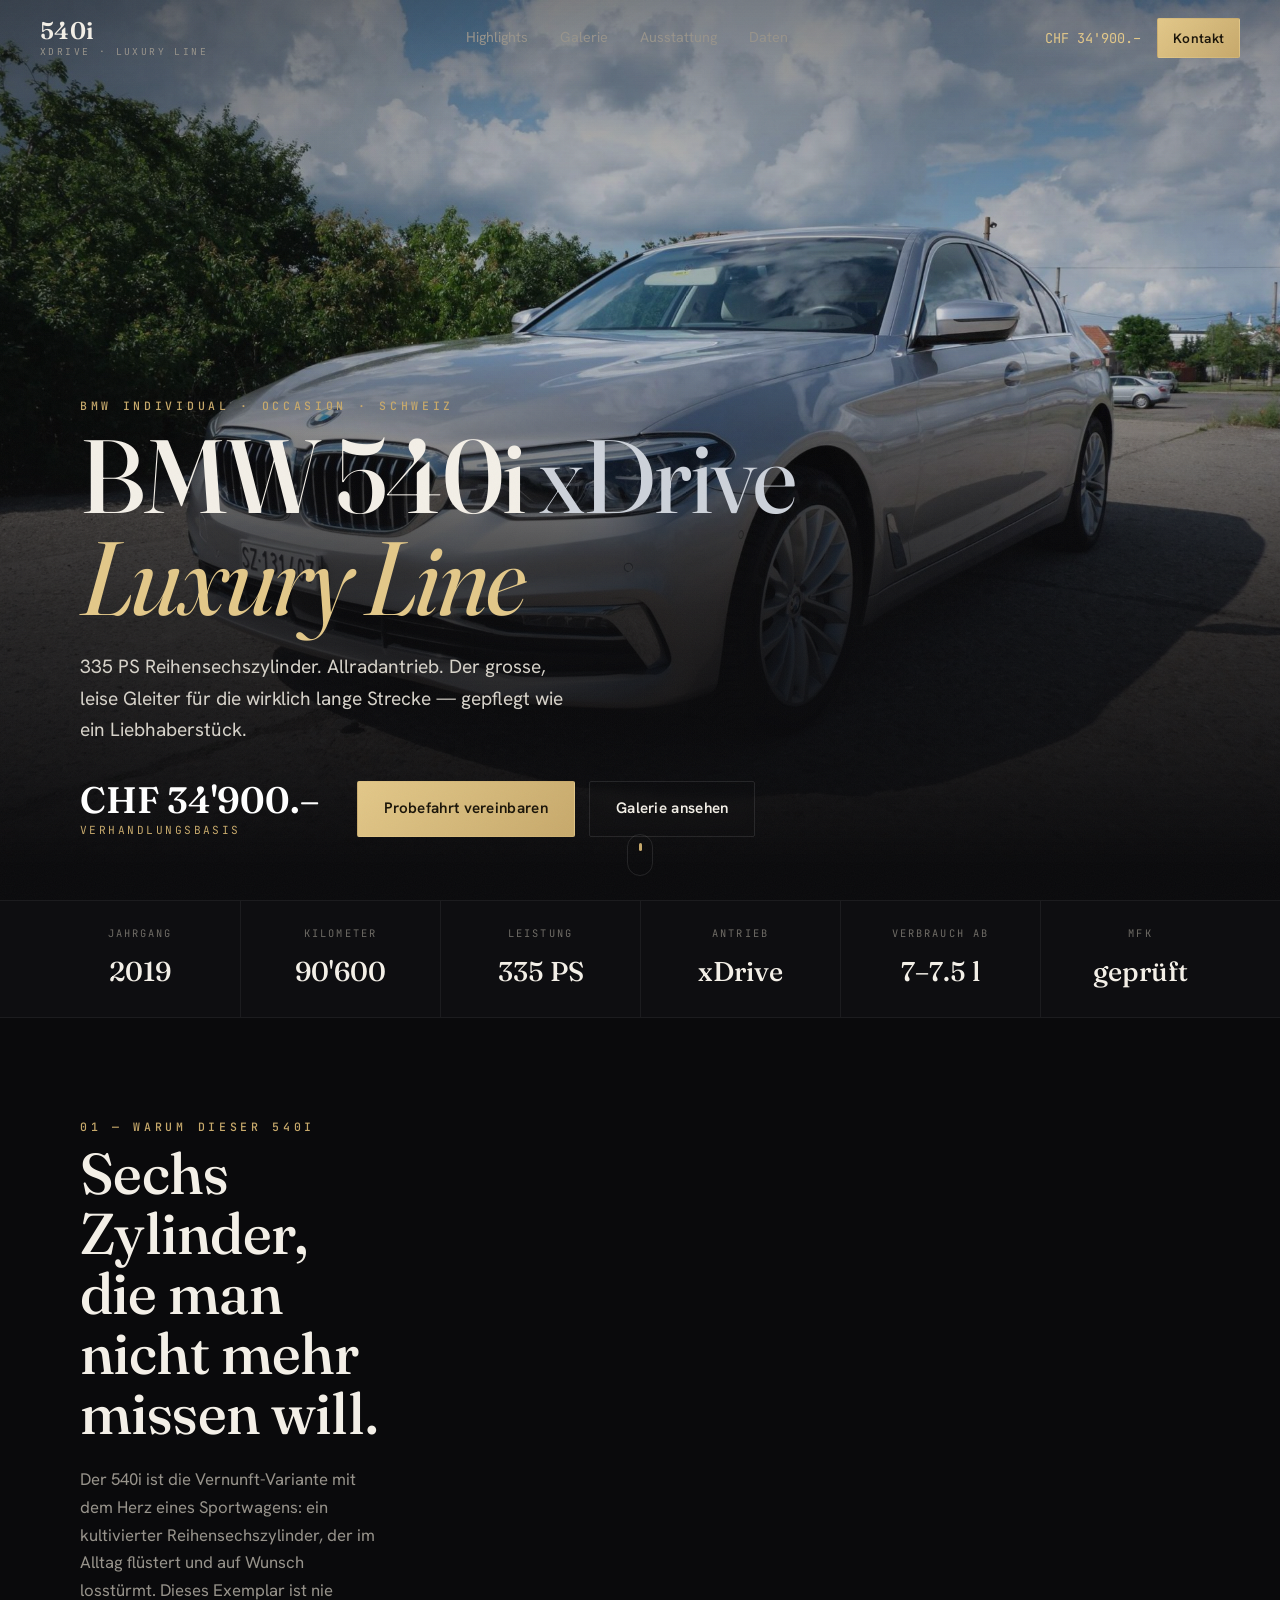
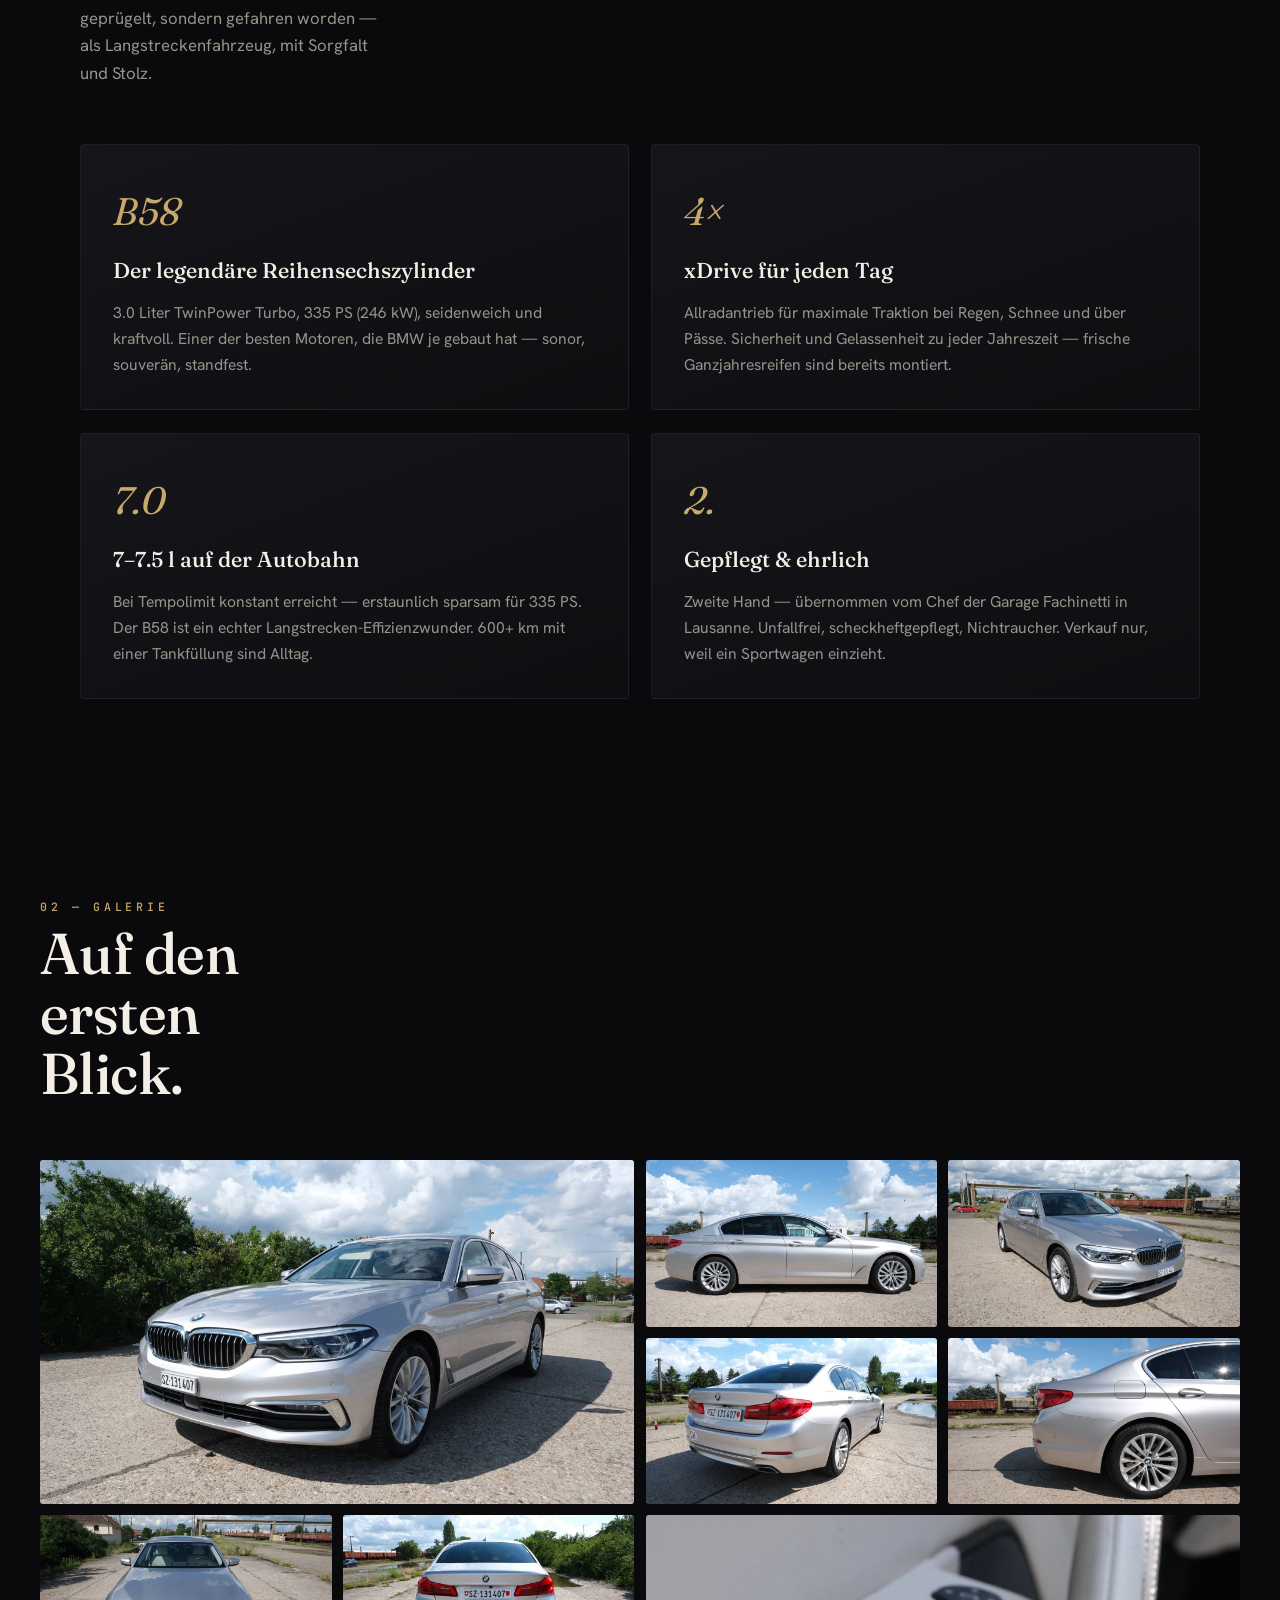
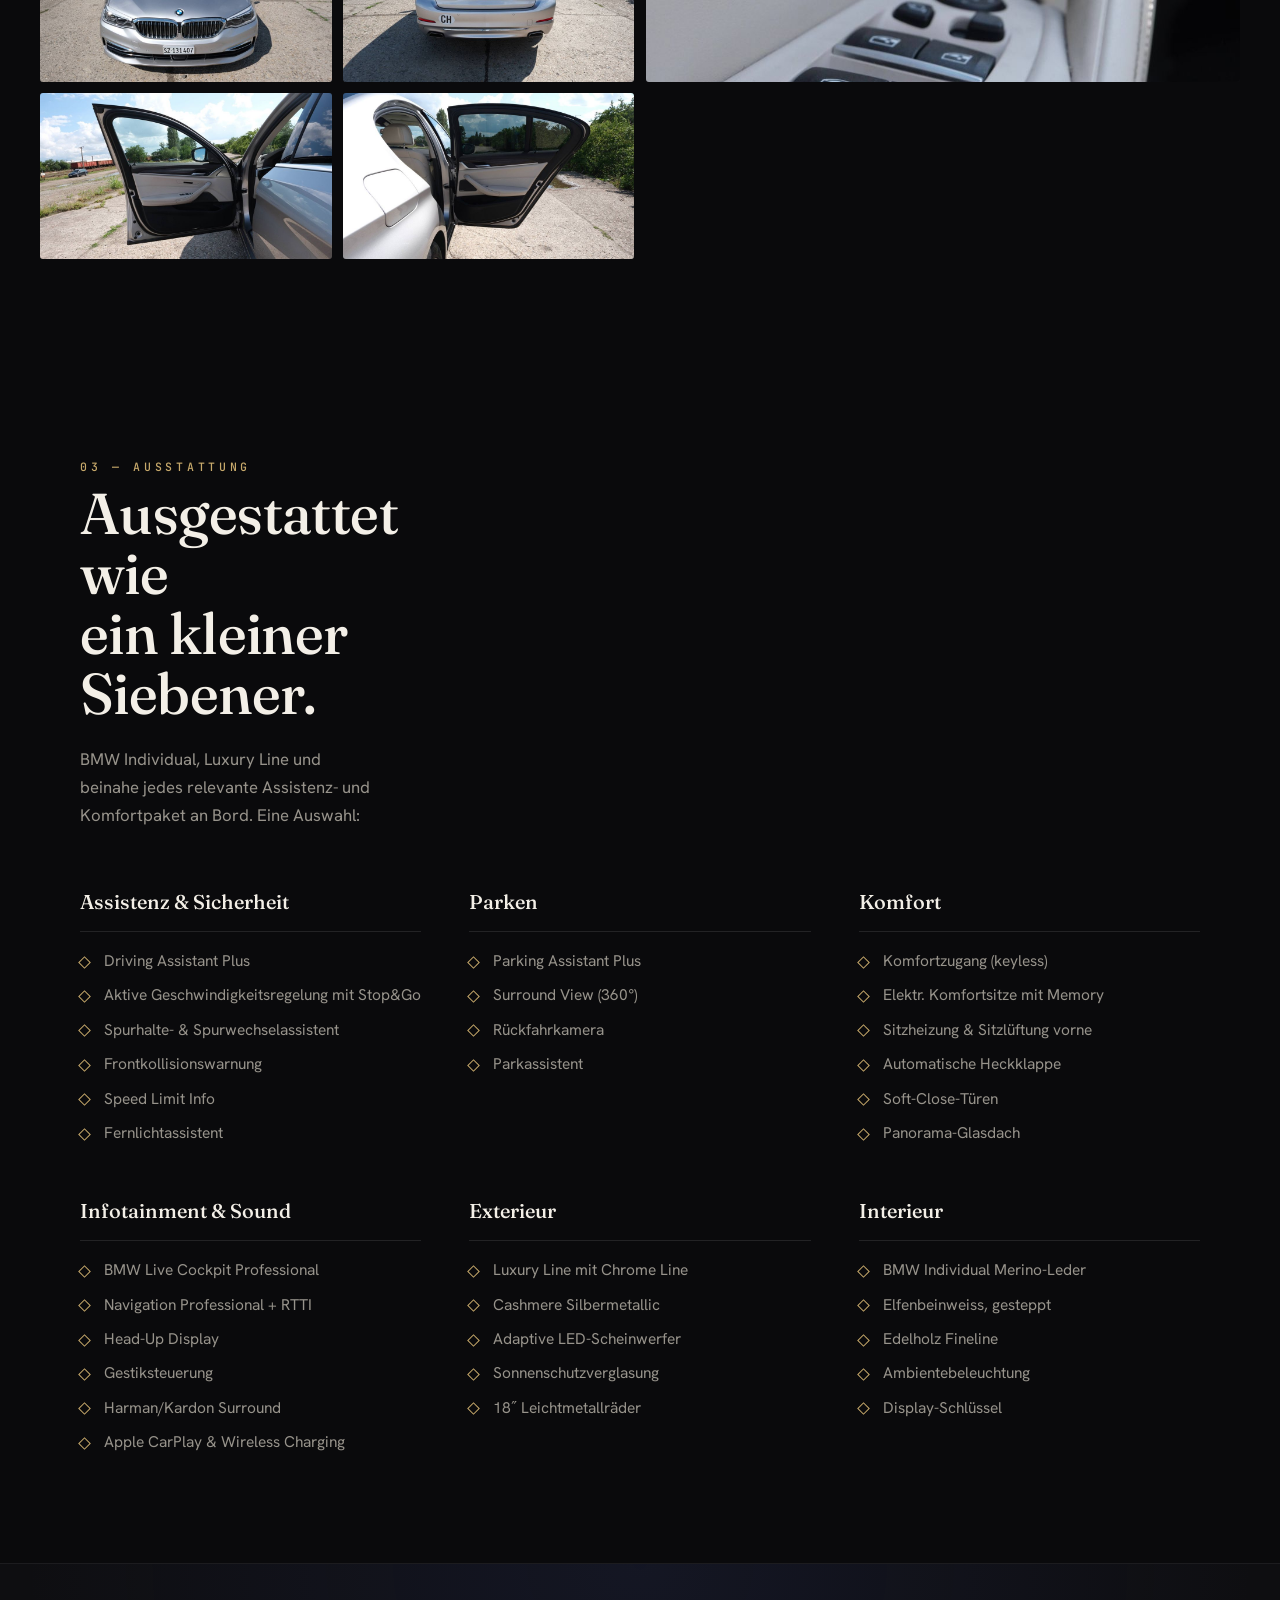
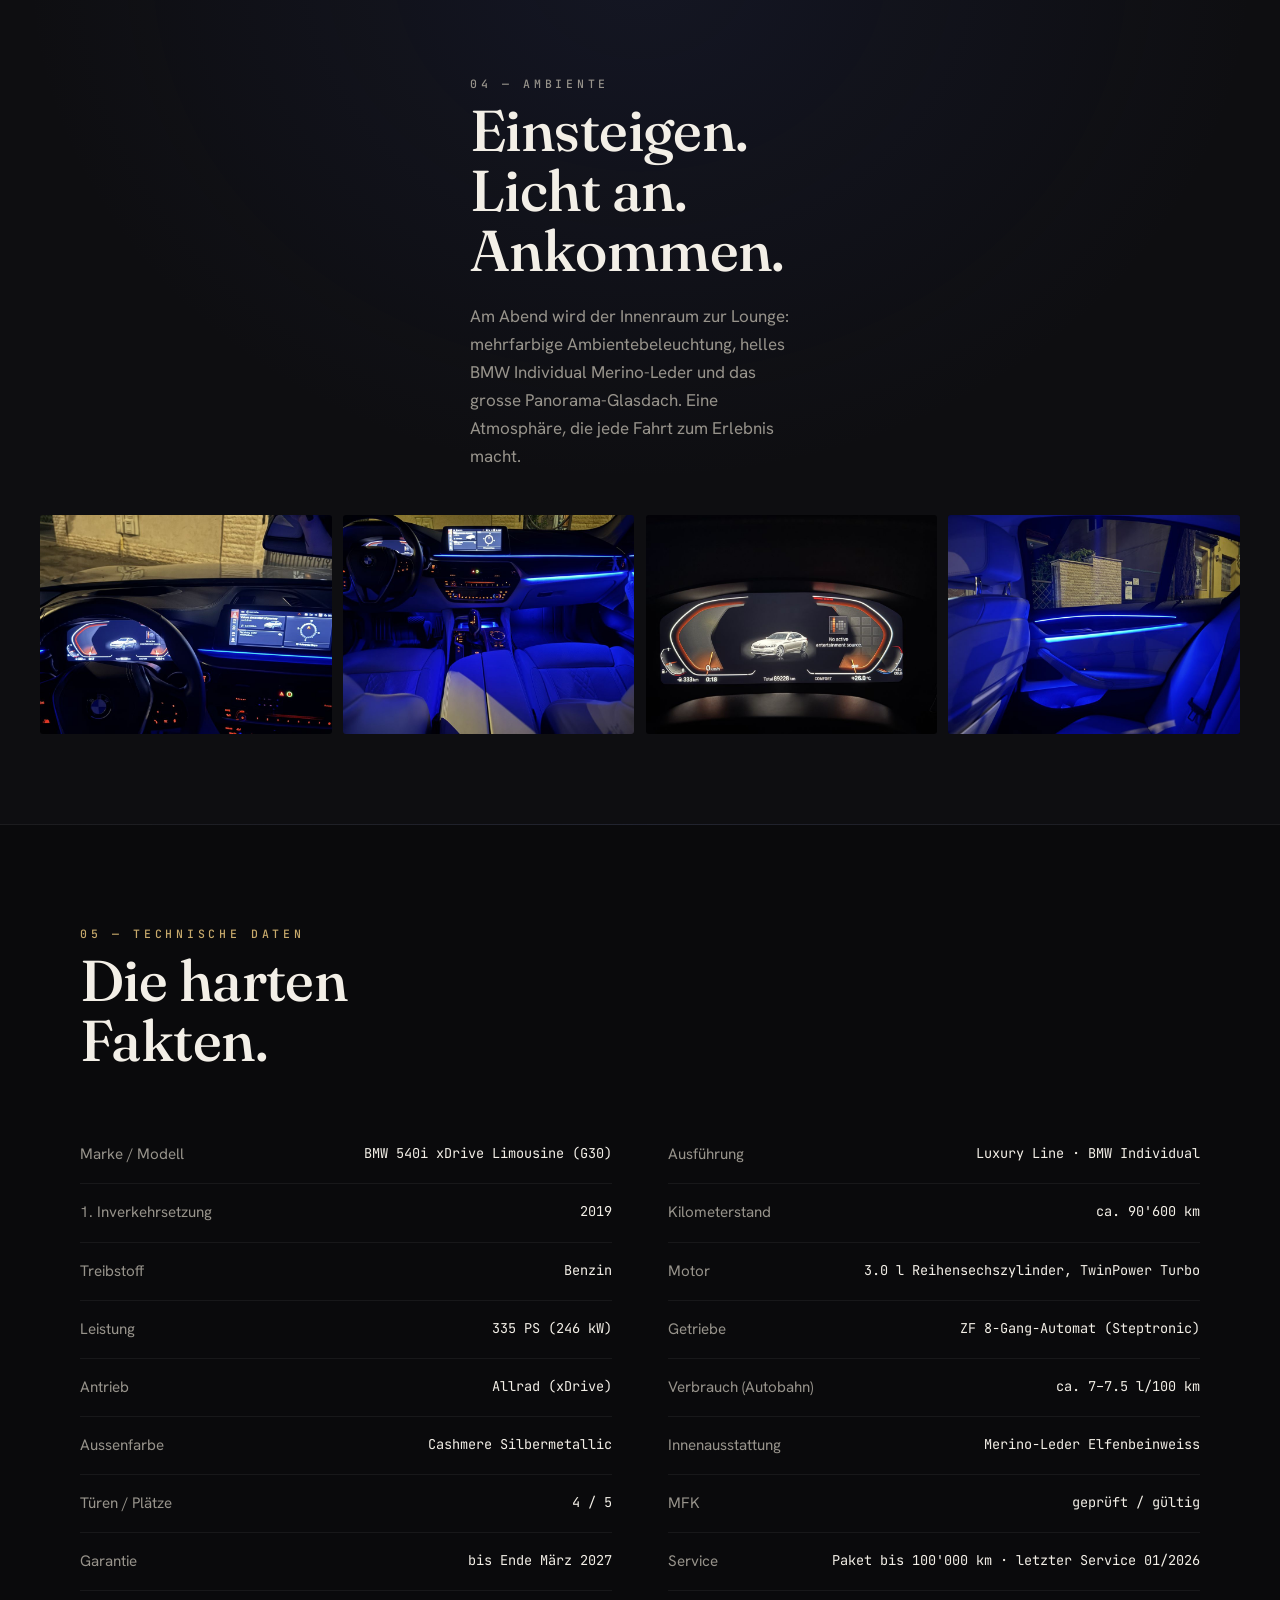
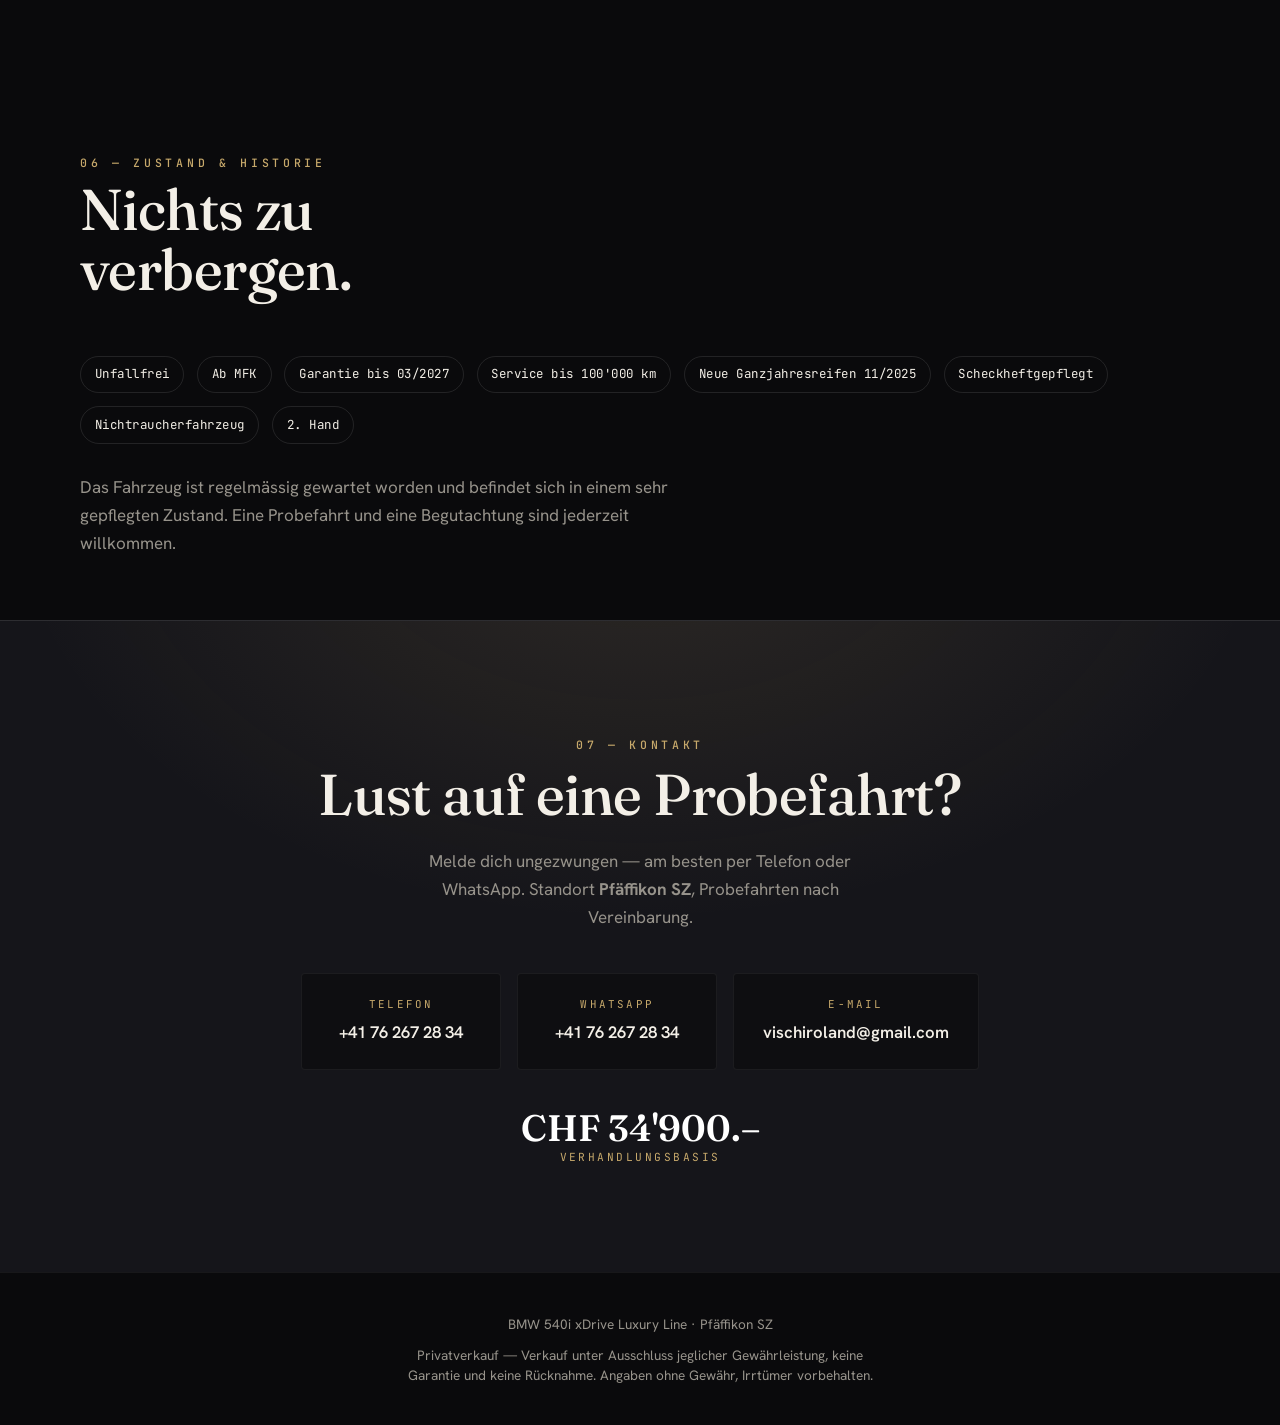
==== site/index.html @ 990e75e7 "Initial commit: BMW 540i sale kit + landing page Verkaufs-Landingpage (site/, Dark Luxury, Vercel-de" ====
<!DOCTYPE html>
<html lang="de-CH">
<head>
<meta charset="utf-8">
<meta name="viewport" content="width=device-width, initial-scale=1">
<title>BMW 540i xDrive Luxury Line — Occasion, Pfäffikon SZ</title>
<meta name="description" content="BMW 540i xDrive Luxury Line, 2019, ca. 90'600 km, 335 PS Reihensechszylinder. BMW Individual, Panoramadach, unfallfrei, ab MFK. CHF 34'900.– (VB). Standort Pfäffikon SZ.">
<meta property="og:title" content="BMW 540i xDrive Luxury Line — Occasion">
<meta property="og:description" content="335 PS Reihensechszylinder, xDrive, BMW Individual. 2019, ca. 90'600 km. CHF 34'900.– (VB).">
<meta property="og:image" content="assets/hero-front-left.jpg">
<meta property="og:type" content="website">
<link rel="preconnect" href="https://fonts.googleapis.com">
<link rel="preconnect" href="https://fonts.gstatic.com" crossorigin>
<link href="https://fonts.googleapis.com/css2?family=Fraunces:ital,opsz,wght@0,9..144,400;0,9..144,500;0,9..144,600;1,9..144,400&family=Hanken+Grotesk:wght@400;500;600;700&family=JetBrains+Mono:wght@400;500&display=swap" rel="stylesheet">
<link rel="stylesheet" href="styles.css">
</head>
<body>

<!-- ============ HEADER ============ -->
<header class="nav" id="nav">
  <a href="#top" class="nav__brand">
    <span class="nav__mark">540i</span>
    <span class="nav__sub">xDrive · Luxury Line</span>
  </a>
  <nav class="nav__links">
    <a href="#warum">Highlights</a>
    <a href="#galerie">Galerie</a>
    <a href="#ausstattung">Ausstattung</a>
    <a href="#daten">Daten</a>
  </nav>
  <div class="nav__cta">
    <span class="nav__price">CHF 34'900.–</span>
    <a href="#kontakt" class="btn btn--gold btn--sm">Kontakt</a>
  </div>
</header>

<!-- ============ HERO ============ -->
<section class="hero" id="top">
  <div class="hero__media">
    <img src="assets/hero-front-left.jpg" alt="BMW 540i xDrive Luxury Line in Cashmere Silbermetallic, Frontansicht" fetchpriority="high">
    <div class="hero__scrim"></div>
  </div>
  <div class="hero__inner">
    <p class="overline reveal" style="--d:.1s">BMW Individual · Occasion · Schweiz</p>
    <h1 class="hero__title reveal" style="--d:.2s">
      BMW 540i <span class="x">xDrive</span><br>
      <em>Luxury Line</em>
    </h1>
    <p class="hero__lead reveal" style="--d:.35s">
      335 PS Reihensechszylinder. Allradantrieb. Der grosse, leise Gleiter
      für die wirklich lange Strecke — gepflegt wie ein Liebhaberstück.
    </p>
    <div class="hero__row reveal" style="--d:.5s">
      <div class="pricetag">
        <span class="pricetag__num">CHF 34'900.–</span>
        <span class="pricetag__note">Verhandlungsbasis</span>
      </div>
      <div class="hero__actions">
        <a href="#kontakt" class="btn btn--gold">Probefahrt vereinbaren</a>
        <a href="#galerie" class="btn btn--ghost">Galerie ansehen</a>
      </div>
    </div>
  </div>
  <a href="#fakten" class="hero__scroll" aria-label="Weiter">
    <span></span>
  </a>
</section>

<!-- ============ STAT BAR ============ -->
<section class="stats" id="fakten">
  <div class="stats__grid">
    <div class="stat"><span class="stat__k">Jahrgang</span><span class="stat__v">2019</span></div>
    <div class="stat"><span class="stat__k">Kilometer</span><span class="stat__v">90'600</span></div>
    <div class="stat"><span class="stat__k">Leistung</span><span class="stat__v">335 PS</span></div>
    <div class="stat"><span class="stat__k">Antrieb</span><span class="stat__v">xDrive</span></div>
    <div class="stat"><span class="stat__k">Verbrauch AB</span><span class="stat__v">7–7.5 l</span></div>
    <div class="stat"><span class="stat__k">MFK</span><span class="stat__v">geprüft</span></div>
  </div>
</section>

<!-- ============ WARUM ============ -->
<section class="section" id="warum">
  <div class="section__head reveal">
    <p class="overline">01 — Warum dieser 540i</p>
    <h2 class="h2">Sechs Zylinder, die man<br>nicht mehr missen will.</h2>
    <p class="section__lead">
      Der 540i ist die Vernunft-Variante mit dem Herz eines Sportwagens:
      ein kultivierter Reihensechszylinder, der im Alltag flüstert und auf
      Wunsch losstürmt. Dieses Exemplar ist nie geprügelt, sondern gefahren
      worden — als Langstreckenfahrzeug, mit Sorgfalt und Stolz.
    </p>
  </div>

  <div class="cards">
    <article class="card reveal" style="--d:.05s">
      <span class="card__n">B58</span>
      <h3>Der legendäre Reihensechszylinder</h3>
      <p>3.0 Liter TwinPower Turbo, 335 PS (246 kW), seidenweich und kraftvoll.
         Einer der besten Motoren, die BMW je gebaut hat — sonor, souverän,
         standfest.</p>
    </article>
    <article class="card reveal" style="--d:.12s">
      <span class="card__n">4×</span>
      <h3>xDrive für jeden Tag</h3>
      <p>Allradantrieb für maximale Traktion bei Regen, Schnee und über Pässe.
         Sicherheit und Gelassenheit zu jeder Jahreszeit — frische
         Ganzjahresreifen sind bereits montiert.</p>
    </article>
    <article class="card reveal" style="--d:.19s">
      <span class="card__n">7.0</span>
      <h3>7–7.5 l auf der Autobahn</h3>
      <p>Bei Tempolimit konstant erreicht — erstaunlich sparsam für 335 PS.
         Der B58 ist ein echter Langstrecken-Effizienzwunder. 600+ km
         mit einer Tankfüllung sind Alltag.</p>
    </article>
    <article class="card reveal" style="--d:.26s">
      <span class="card__n">2.</span>
      <h3>Gepflegt &amp; ehrlich</h3>
      <p>Zweite Hand — übernommen vom Chef der Garage Fachinetti in Lausanne.
         Unfallfrei, scheckheftgepflegt, Nichtraucher. Verkauf nur, weil ein
         Sportwagen einzieht.</p>
    </article>
  </div>
</section>

<!-- ============ GALERIE ============ -->
<section class="section section--wide" id="galerie">
  <div class="section__head reveal">
    <p class="overline">02 — Galerie</p>
    <h2 class="h2">Auf den ersten Blick.</h2>
  </div>
  <div class="gallery">
    <figure class="g g--big reveal"><img class="lb" data-full="assets/hero-front-left.jpg" src="assets/hero-front-left-thumb.jpg" alt="Front schräg links" loading="lazy"></figure>
    <figure class="g reveal"><img class="lb" data-full="assets/ext-side.jpg" src="assets/ext-side-thumb.jpg" alt="Seitenansicht" loading="lazy"></figure>
    <figure class="g reveal"><img class="lb" data-full="assets/ext-front-right.jpg" src="assets/ext-front-right-thumb.jpg" alt="Front schräg rechts" loading="lazy"></figure>
    <figure class="g reveal"><img class="lb" data-full="assets/ext-rear-right.jpg" src="assets/ext-rear-right-thumb.jpg" alt="Heck schräg rechts" loading="lazy"></figure>
    <figure class="g reveal"><img class="lb" data-full="assets/ext-wheel.jpg" src="assets/ext-wheel-thumb.jpg" alt="18 Zoll Leichtmetallrad" loading="lazy"></figure>
    <figure class="g reveal"><img class="lb" data-full="assets/ext-front.jpg" src="assets/ext-front-thumb.jpg" alt="Frontansicht" loading="lazy"></figure>
    <figure class="g reveal"><img class="lb" data-full="assets/ext-rear.jpg" src="assets/ext-rear-thumb.jpg" alt="Heckansicht" loading="lazy"></figure>
    <figure class="g g--wide reveal"><img class="lb" data-full="assets/int-leather-detail.jpg" src="assets/int-leather-detail-thumb.jpg" alt="BMW Individual Merino Leder Elfenbeinweiss" loading="lazy"></figure>
    <figure class="g reveal"><img class="lb" data-full="assets/int-front-door.jpg" src="assets/int-front-door-thumb.jpg" alt="Innenraum vorne" loading="lazy"></figure>
    <figure class="g reveal"><img class="lb" data-full="assets/int-rear-door.jpg" src="assets/int-rear-door-thumb.jpg" alt="Fond / Rücksitze" loading="lazy"></figure>
  </div>
</section>

<!-- ============ AUSSTATTUNG ============ -->
<section class="section" id="ausstattung">
  <div class="section__head reveal">
    <p class="overline">03 — Ausstattung</p>
    <h2 class="h2">Ausgestattet wie<br>ein kleiner Siebener.</h2>
    <p class="section__lead">
      BMW Individual, Luxury Line und beinahe jedes relevante Assistenz- und
      Komfortpaket an Bord. Eine Auswahl:
    </p>
  </div>

  <div class="equip">
    <div class="equip__col reveal">
      <h3>Assistenz &amp; Sicherheit</h3>
      <ul>
        <li>Driving Assistant Plus</li>
        <li>Aktive Geschwindigkeitsregelung mit Stop&amp;Go</li>
        <li>Spurhalte- &amp; Spurwechselassistent</li>
        <li>Frontkollisionswarnung</li>
        <li>Speed Limit Info</li>
        <li>Fernlichtassistent</li>
      </ul>
    </div>
    <div class="equip__col reveal" style="--d:.06s">
      <h3>Parken</h3>
      <ul>
        <li>Parking Assistant Plus</li>
        <li>Surround View (360°)</li>
        <li>Rückfahrkamera</li>
        <li>Parkassistent</li>
      </ul>
    </div>
    <div class="equip__col reveal" style="--d:.12s">
      <h3>Komfort</h3>
      <ul>
        <li>Komfortzugang (keyless)</li>
        <li>Elektr. Komfortsitze mit Memory</li>
        <li>Sitzheizung &amp; Sitzlüftung vorne</li>
        <li>Automatische Heckklappe</li>
        <li>Soft-Close-Türen</li>
        <li>Panorama-Glasdach</li>
      </ul>
    </div>
    <div class="equip__col reveal" style="--d:.18s">
      <h3>Infotainment &amp; Sound</h3>
      <ul>
        <li>BMW Live Cockpit Professional</li>
        <li>Navigation Professional + RTTI</li>
        <li>Head-Up Display</li>
        <li>Gestiksteuerung</li>
        <li>Harman/Kardon Surround</li>
        <li>Apple CarPlay &amp; Wireless Charging</li>
      </ul>
    </div>
    <div class="equip__col reveal" style="--d:.24s">
      <h3>Exterieur</h3>
      <ul>
        <li>Luxury Line mit Chrome Line</li>
        <li>Cashmere Silbermetallic</li>
        <li>Adaptive LED-Scheinwerfer</li>
        <li>Sonnenschutzverglasung</li>
        <li>18″ Leichtmetallräder</li>
      </ul>
    </div>
    <div class="equip__col reveal" style="--d:.3s">
      <h3>Interieur</h3>
      <ul>
        <li>BMW Individual Merino-Leder</li>
        <li>Elfenbeinweiss, gesteppt</li>
        <li>Edelholz Fineline</li>
        <li>Ambientebeleuchtung</li>
        <li>Display-Schlüssel</li>
      </ul>
    </div>
  </div>
</section>

<!-- ============ AMBIENTE ============ -->
<section class="ambiente" id="ambiente">
  <div class="ambiente__text reveal">
    <p class="overline overline--light">04 — Ambiente</p>
    <h2 class="h2">Einsteigen. Licht an.<br>Ankommen.</h2>
    <p>Am Abend wird der Innenraum zur Lounge: mehrfarbige Ambientebeleuchtung,
       helles BMW Individual Merino-Leder und das grosse Panorama-Glasdach.
       Eine Atmosphäre, die jede Fahrt zum Erlebnis macht.</p>
  </div>
  <div class="ambiente__grid">
    <figure class="reveal"><img class="lb" data-full="assets/amb-1.jpg" src="assets/amb-1-thumb.jpg" alt="Ambientebeleuchtung Cockpit" loading="lazy"></figure>
    <figure class="reveal" style="--d:.08s"><img class="lb" data-full="assets/amb-3.jpg" src="assets/amb-3-thumb.jpg" alt="Ambientebeleuchtung Mittelkonsole" loading="lazy"></figure>
    <figure class="reveal" style="--d:.16s"><img class="lb" data-full="assets/amb-6.jpg" src="assets/amb-6-thumb.jpg" alt="Digitales Cockpit bei Nacht" loading="lazy"></figure>
    <figure class="reveal" style="--d:.24s"><img class="lb" data-full="assets/amb-5.jpg" src="assets/amb-5-thumb.jpg" alt="Fond bei Nacht" loading="lazy"></figure>
  </div>
</section>

<!-- ============ TECHNISCHE DATEN ============ -->
<section class="section" id="daten">
  <div class="section__head reveal">
    <p class="overline">05 — Technische Daten</p>
    <h2 class="h2">Die harten Fakten.</h2>
  </div>
  <div class="specs reveal">
    <dl>
      <div><dt>Marke / Modell</dt><dd>BMW 540i xDrive Limousine (G30)</dd></div>
      <div><dt>Ausführung</dt><dd>Luxury Line · BMW Individual</dd></div>
      <div><dt>1. Inverkehrsetzung</dt><dd>2019</dd></div>
      <div><dt>Kilometerstand</dt><dd>ca. 90'600 km</dd></div>
      <div><dt>Treibstoff</dt><dd>Benzin</dd></div>
      <div><dt>Motor</dt><dd>3.0 l Reihensechszylinder, TwinPower Turbo</dd></div>
      <div><dt>Leistung</dt><dd>335 PS (246 kW)</dd></div>
      <div><dt>Getriebe</dt><dd>ZF 8-Gang-Automat (Steptronic)</dd></div>
      <div><dt>Antrieb</dt><dd>Allrad (xDrive)</dd></div>
      <div><dt>Verbrauch (Autobahn)</dt><dd>ca. 7–7.5 l/100 km</dd></div>
      <div><dt>Aussenfarbe</dt><dd>Cashmere Silbermetallic</dd></div>
      <div><dt>Innenausstattung</dt><dd>Merino-Leder Elfenbeinweiss</dd></div>
      <div><dt>Türen / Plätze</dt><dd>4 / 5</dd></div>
      <div><dt>MFK</dt><dd>geprüft / gültig</dd></div>
      <div><dt>Garantie</dt><dd>bis Ende März 2027</dd></div>
      <div><dt>Service</dt><dd>Paket bis 100'000 km · letzter Service 01/2026</dd></div>
    </dl>
  </div>
</section>

<!-- ============ ZUSTAND ============ -->
<section class="section section--tight" id="zustand">
  <div class="section__head reveal">
    <p class="overline">06 — Zustand &amp; Historie</p>
    <h2 class="h2">Nichts zu verbergen.</h2>
  </div>
  <div class="badges reveal">
    <span class="badge">Unfallfrei</span>
    <span class="badge">Ab MFK</span>
    <span class="badge">Garantie bis 03/2027</span>
    <span class="badge">Service bis 100'000 km</span>
    <span class="badge">Neue Ganzjahresreifen 11/2025</span>
    <span class="badge">Scheckheftgepflegt</span>
    <span class="badge">Nichtraucherfahrzeug</span>
    <span class="badge">2. Hand</span>
  </div>
  <p class="zustand__note reveal">
    Das Fahrzeug ist regelmässig gewartet worden und befindet sich in einem
    sehr gepflegten Zustand. Eine Probefahrt und eine Begutachtung sind
    jederzeit willkommen.
  </p>
</section>

<!-- ============ KONTAKT ============ -->
<section class="contact" id="kontakt">
  <div class="contact__inner reveal">
    <p class="overline">07 — Kontakt</p>
    <h2 class="h2">Lust auf eine Probefahrt?</h2>
    <p class="contact__lead">
      Melde dich ungezwungen — am besten per Telefon oder WhatsApp.
      Standort <strong>Pfäffikon SZ</strong>, Probefahrten nach Vereinbarung.
    </p>
    <div class="contact__methods">
      <a class="cmethod" href="tel:+41762672834">
        <span class="cmethod__k">Telefon</span>
        <span class="cmethod__v">+41 76 267 28 34</span>
      </a>
      <a class="cmethod" href="https://wa.me/41762672834" target="_blank" rel="noopener">
        <span class="cmethod__k">WhatsApp</span>
        <span class="cmethod__v">+41 76 267 28 34</span>
      </a>
      <a class="cmethod" href="mailto:vischiroland@gmail.com?subject=BMW%20540i%20xDrive">
        <span class="cmethod__k">E-Mail</span>
        <span class="cmethod__v">vischiroland@gmail.com</span>
      </a>
    </div>
    <div class="pricetag pricetag--center">
      <span class="pricetag__num">CHF 34'900.–</span>
      <span class="pricetag__note">Verhandlungsbasis</span>
    </div>
  </div>
</section>

<footer class="footer">
  <p>BMW 540i xDrive Luxury Line · Pfäffikon SZ</p>
  <p class="footer__fine">Privatverkauf — Verkauf unter Ausschluss jeglicher Gewährleistung,
     keine Garantie und keine Rücknahme. Angaben ohne Gewähr, Irrtümer vorbehalten.</p>
</footer>

<!-- ============ LIGHTBOX ============ -->
<div class="lightbox" id="lightbox" aria-hidden="true">
  <button class="lightbox__close" aria-label="Schliessen">&times;</button>
  <button class="lightbox__nav lightbox__nav--prev" aria-label="Zurück">&#8249;</button>
  <img class="lightbox__img" src="" alt="">
  <button class="lightbox__nav lightbox__nav--next" aria-label="Weiter">&#8250;</button>
</div>

<script src="app.js"></script>
</body>
</html>
---- site/styles.css ----
/* ============================================================
   BMW 540i xDrive — Dark Luxury landing page
   Display: Fraunces · Body: Hanken Grotesk · Mono: JetBrains Mono
   ============================================================ */

:root{
  --bg:#0a0a0c;
  --bg-2:#0e0e11;
  --surface:#15151a;
  --surface-2:#1b1b21;
  --line:rgba(255,255,255,.10);
  --line-soft:rgba(255,255,255,.06);
  --text:#f3efe7;
  --muted:#97938b;
  --muted-2:#6f6c66;
  --gold:#c7a96b;
  --gold-bright:#e3c889;
  --silver:#cdd2da;
  --maxw:1200px;
  --ease:cubic-bezier(.16,.84,.34,1);
}

*{box-sizing:border-box;margin:0;padding:0}
html{scroll-behavior:smooth}
body{
  background:var(--bg);
  color:var(--text);
  font-family:"Hanken Grotesk",system-ui,sans-serif;
  font-size:17px;
  line-height:1.65;
  -webkit-font-smoothing:antialiased;
  overflow-x:hidden;
}

/* grain overlay */
body::after{
  content:"";
  position:fixed;inset:0;z-index:9999;pointer-events:none;
  opacity:.035;
  background-image:url("data:image/svg+xml,%3Csvg xmlns='http://www.w3.org/2000/svg' width='120' height='120'%3E%3Cfilter id='n'%3E%3CfeTurbulence type='fractalNoise' baseFrequency='.9' numOctaves='2'/%3E%3C/filter%3E%3Crect width='100%25' height='100%25' filter='url(%23n)'/%3E%3C/svg%3E");
}

img{display:block;max-width:100%;height:auto}
a{color:inherit;text-decoration:none}
em{font-style:italic}

/* ---------- shared type ---------- */
.overline{
  font-family:"JetBrains Mono",monospace;
  font-size:.72rem;
  letter-spacing:.32em;
  text-transform:uppercase;
  color:var(--gold);
  font-weight:500;
}
.overline--light{color:var(--gold-bright)}

.h2{
  font-family:"Fraunces",serif;
  font-weight:500;
  font-size:clamp(2rem,5vw,3.6rem);
  line-height:1.04;
  letter-spacing:-.01em;
  margin:.5rem 0 0;
}

/* ---------- buttons ---------- */
.btn{
  display:inline-flex;align-items:center;justify-content:center;
  padding:.95em 1.7em;
  border-radius:2px;
  font-weight:600;font-size:.95rem;
  letter-spacing:.02em;
  border:1px solid transparent;
  cursor:pointer;
  transition:transform .4s var(--ease),background .3s,color .3s,border-color .3s;
}
.btn--sm{padding:.6em 1.1em;font-size:.85rem}
.btn--gold{
  background:linear-gradient(135deg,var(--gold-bright),var(--gold));
  color:#1a1408;
}
.btn--gold:hover{transform:translateY(-2px);box-shadow:0 12px 30px -10px rgba(199,169,107,.5)}
.btn--ghost{border-color:var(--line);color:var(--text);backdrop-filter:blur(4px)}
.btn--ghost:hover{border-color:var(--gold);color:var(--gold-bright);transform:translateY(-2px)}

/* ---------- nav ---------- */
.nav{
  position:fixed;top:0;left:0;right:0;z-index:100;
  display:flex;align-items:center;justify-content:space-between;
  padding:1.1rem clamp(1.2rem,4vw,2.5rem);
  transition:background .4s,border-color .4s,padding .4s;
  border-bottom:1px solid transparent;
}
.nav.is-stuck{
  background:rgba(10,10,12,.82);
  backdrop-filter:blur(14px) saturate(140%);
  border-bottom-color:var(--line-soft);
  padding-top:.8rem;padding-bottom:.8rem;
}
.nav__brand{display:flex;flex-direction:column;line-height:1}
.nav__mark{font-family:"Fraunces",serif;font-size:1.5rem;font-weight:600;letter-spacing:.02em}
.nav__sub{font-family:"JetBrains Mono",monospace;font-size:.6rem;letter-spacing:.25em;color:var(--muted);text-transform:uppercase;margin-top:.25rem}
.nav__links{display:flex;gap:2rem}
.nav__links a{font-size:.9rem;color:var(--muted);transition:color .3s;position:relative}
.nav__links a:hover{color:var(--text)}
.nav__links a::after{content:"";position:absolute;left:0;bottom:-6px;width:0;height:1px;background:var(--gold);transition:width .3s var(--ease)}
.nav__links a:hover::after{width:100%}
.nav__cta{display:flex;align-items:center;gap:1rem}
.nav__price{font-family:"JetBrains Mono",monospace;font-size:.85rem;color:var(--gold-bright)}

/* ---------- hero ---------- */
.hero{position:relative;min-height:100svh;display:flex;align-items:flex-end;overflow:hidden}
.hero__media{position:absolute;inset:0;z-index:0}
.hero__media img{width:100%;height:100%;object-fit:cover;animation:slowzoom 18s var(--ease) forwards}
@keyframes slowzoom{from{transform:scale(1.08)}to{transform:scale(1)}}
.hero__scrim{
  position:absolute;inset:0;
  background:
    radial-gradient(120% 80% at 75% 20%,transparent 30%,rgba(10,10,12,.35) 70%),
    linear-gradient(to top,var(--bg) 4%,rgba(10,10,12,.75) 32%,rgba(10,10,12,.15) 62%,rgba(10,10,12,.5) 100%);
}
.hero__inner{position:relative;z-index:2;width:100%;max-width:var(--maxw);margin:0 auto;padding:0 clamp(1.2rem,4vw,2.5rem) clamp(2.5rem,7vh,5rem)}
.hero__title{
  font-family:"Fraunces",serif;
  font-weight:500;
  font-size:clamp(2.8rem,8.5vw,6.5rem);
  line-height:.98;
  letter-spacing:-.02em;
  margin:.6rem 0 0;
}
.hero__title .x{color:var(--silver);font-weight:400}
.hero__title em{color:var(--gold-bright);font-weight:400}
.hero__lead{max-width:46ch;color:#d7d3ca;font-size:clamp(1rem,1.6vw,1.2rem);margin-top:1.4rem}
.hero__row{display:flex;flex-wrap:wrap;align-items:center;gap:1.6rem 2.4rem;margin-top:2.2rem}
.hero__actions{display:flex;flex-wrap:wrap;gap:.9rem}

.pricetag{display:flex;flex-direction:column;line-height:1}
.pricetag__num{font-family:"Fraunces",serif;font-size:clamp(1.7rem,3vw,2.3rem);font-weight:600;color:#fff}
.pricetag__note{font-family:"JetBrains Mono",monospace;font-size:.7rem;letter-spacing:.22em;text-transform:uppercase;color:var(--gold);margin-top:.35rem}
.pricetag--center{align-items:center;margin-top:2.5rem}

.hero__scroll{position:absolute;left:50%;bottom:1.5rem;z-index:3;transform:translateX(-50%);width:26px;height:42px;border:1px solid var(--line);border-radius:14px;display:flex;justify-content:center;padding-top:8px}
.hero__scroll span{width:3px;height:8px;border-radius:2px;background:var(--gold);animation:scrolldot 1.8s infinite}
@keyframes scrolldot{0%{opacity:0;transform:translateY(-4px)}40%{opacity:1}80%{opacity:0;transform:translateY(10px)}}

/* ---------- stat bar ---------- */
.stats{background:var(--bg-2);border-block:1px solid var(--line-soft)}
.stats__grid{max-width:var(--maxw);margin:0 auto;display:grid;grid-template-columns:repeat(6,1fr)}
.stat{padding:1.5rem 1rem;text-align:center;border-left:1px solid var(--line-soft)}
.stat:first-child{border-left:0}
.stat__k{display:block;font-family:"JetBrains Mono",monospace;font-size:.65rem;letter-spacing:.2em;text-transform:uppercase;color:var(--muted-2)}
.stat__v{display:block;font-family:"Fraunces",serif;font-size:clamp(1.2rem,2.2vw,1.7rem);font-weight:500;margin-top:.4rem}

/* ---------- sections ---------- */
.section{max-width:var(--maxw);margin:0 auto;padding:clamp(4.5rem,11vh,8rem) clamp(1.2rem,4vw,2.5rem)}
.section--wide{max-width:1360px}
.section--tight{padding-block:clamp(3rem,7vh,5rem)}
.section__head{max-width:30ch;margin-bottom:3.5rem}
.section__lead{color:var(--muted);margin-top:1.4rem;max-width:52ch;font-size:1.05rem}

/* ---------- value cards ---------- */
.cards{display:grid;grid-template-columns:repeat(2,1fr);gap:1.4rem}
.card{
  position:relative;
  background:linear-gradient(160deg,var(--surface),var(--bg-2));
  border:1px solid var(--line-soft);
  border-radius:4px;
  padding:2.2rem 2rem 2rem;
  overflow:hidden;
  transition:transform .5s var(--ease),border-color .4s;
}
.card::before{content:"";position:absolute;inset:0;background:radial-gradient(80% 60% at 100% 0,rgba(199,169,107,.10),transparent 60%);opacity:0;transition:opacity .5s}
.card:hover{transform:translateY(-4px);border-color:var(--line)}
.card:hover::before{opacity:1}
.card__n{font-family:"Fraunces",serif;font-style:italic;font-size:2.4rem;color:var(--gold);display:block;margin-bottom:.6rem}
.card h3{font-family:"Fraunces",serif;font-weight:500;font-size:1.35rem;margin-bottom:.7rem}
.card p{color:var(--muted);font-size:.98rem}

/* ---------- gallery ---------- */
.gallery{display:grid;grid-template-columns:repeat(4,1fr);grid-auto-rows:13vw;gap:.7rem}
.g{overflow:hidden;border-radius:3px;background:var(--surface)}
.g img{width:100%;height:100%;object-fit:cover;cursor:zoom-in;transition:transform .8s var(--ease),filter .5s;filter:saturate(.95)}
.g:hover img{transform:scale(1.06);filter:saturate(1.08)}
.g--big{grid-column:span 2;grid-row:span 2}
.g--wide{grid-column:span 2}

/* ---------- equipment ---------- */
.equip{display:grid;grid-template-columns:repeat(3,1fr);gap:2.5rem 3rem}
.equip__col h3{font-family:"Fraunces",serif;font-weight:500;font-size:1.25rem;padding-bottom:.8rem;margin-bottom:1rem;border-bottom:1px solid var(--line)}
.equip__col ul{list-style:none}
.equip__col li{position:relative;padding-left:1.5rem;margin:.55rem 0;color:var(--muted);font-size:.97rem}
.equip__col li::before{content:"";position:absolute;left:0;top:.62em;width:7px;height:7px;border:1px solid var(--gold);transform:rotate(45deg)}

/* ---------- ambiente ---------- */
.ambiente{
  background:
    radial-gradient(80% 100% at 50% 0,rgba(46,58,120,.18),transparent 60%),
    var(--bg-2);
  border-block:1px solid var(--line-soft);
  padding:clamp(4rem,10vh,7rem) clamp(1.2rem,4vw,2.5rem);
}
.ambiente__text{max-width:var(--maxw);margin:0 auto 2.8rem;max-width:34ch}
.ambiente__text p{color:var(--muted);margin-top:1.3rem;max-width:54ch}
.ambiente__grid{max-width:1360px;margin:0 auto;display:grid;grid-template-columns:repeat(4,1fr);gap:.7rem}
.ambiente__grid figure{overflow:hidden;border-radius:3px;aspect-ratio:4/3}
.ambiente__grid img{width:100%;height:100%;object-fit:cover;cursor:zoom-in;transition:transform .8s var(--ease)}
.ambiente__grid figure:hover img{transform:scale(1.06)}

/* ---------- specs ---------- */
.specs dl{display:grid;grid-template-columns:repeat(2,1fr);gap:0 3.5rem}
.specs div{display:flex;justify-content:space-between;gap:1rem;padding:1rem 0;border-bottom:1px solid var(--line-soft)}
.specs dt{color:var(--muted);font-size:.95rem}
.specs dd{font-family:"JetBrains Mono",monospace;font-size:.85rem;text-align:right;color:var(--text)}

/* ---------- badges ---------- */
.badges{display:flex;flex-wrap:wrap;gap:.8rem;margin-bottom:1.8rem}
.badge{
  font-family:"JetBrains Mono",monospace;font-size:.78rem;letter-spacing:.04em;
  padding:.6em 1.1em;border:1px solid var(--line);border-radius:100px;color:var(--text);
  transition:border-color .3s,color .3s,background .3s;
}
.badge:hover{border-color:var(--gold);color:var(--gold-bright);background:rgba(199,169,107,.06)}
.zustand__note{color:var(--muted);max-width:60ch}

/* ---------- contact ---------- */
.contact{
  background:
    radial-gradient(90% 120% at 50% -20%,rgba(199,169,107,.14),transparent 55%),
    var(--surface);
  border-top:1px solid var(--line);
  padding:clamp(4.5rem,12vh,8rem) clamp(1.2rem,4vw,2.5rem);
  text-align:center;
}
.contact__inner{max-width:760px;margin:0 auto}
.contact .overline{display:inline-block}
.contact__lead{color:var(--muted);margin:1.4rem auto 0;max-width:46ch}
.contact__methods{display:flex;flex-wrap:wrap;justify-content:center;gap:1rem;margin-top:2.6rem}
.cmethod{
  display:flex;flex-direction:column;gap:.3rem;align-items:center;
  min-width:200px;padding:1.4rem 1.8rem;
  background:var(--bg-2);border:1px solid var(--line-soft);border-radius:4px;
  transition:transform .4s var(--ease),border-color .3s;
}
.cmethod:hover{transform:translateY(-3px);border-color:var(--gold)}
.cmethod__k{font-family:"JetBrains Mono",monospace;font-size:.68rem;letter-spacing:.2em;text-transform:uppercase;color:var(--gold)}
.cmethod__v{font-size:1.05rem;font-weight:600}

/* ---------- footer ---------- */
.footer{padding:2.5rem clamp(1.2rem,4vw,2.5rem);text-align:center;border-top:1px solid var(--line-soft);background:var(--bg)}
.footer p{color:var(--muted);font-size:.85rem}
.footer__fine{color:var(--muted-2);font-size:.72rem;margin-top:.6rem;max-width:60ch;margin-inline:auto;line-height:1.5}

/* ---------- lightbox ---------- */
.lightbox{
  position:fixed;inset:0;z-index:1000;display:none;
  align-items:center;justify-content:center;
  background:rgba(6,6,8,.94);backdrop-filter:blur(6px);
}
.lightbox.is-open{display:flex;animation:fade .3s ease}
@keyframes fade{from{opacity:0}to{opacity:1}}
.lightbox__img{max-width:92vw;max-height:88vh;border-radius:4px;box-shadow:0 30px 80px -20px rgba(0,0,0,.8)}
.lightbox__close{position:absolute;top:1.2rem;right:1.5rem;background:none;border:none;color:#fff;font-size:2.6rem;line-height:1;cursor:pointer;opacity:.8;transition:opacity .3s}
.lightbox__close:hover{opacity:1}
.lightbox__nav{position:absolute;top:50%;transform:translateY(-50%);background:none;border:none;color:#fff;font-size:3.5rem;cursor:pointer;opacity:.6;padding:1rem;transition:opacity .3s}
.lightbox__nav:hover{opacity:1}
.lightbox__nav--prev{left:.5rem}
.lightbox__nav--next{right:.5rem}

/* ---------- reveal animation ---------- */
.reveal{opacity:0;transform:translateY(26px);transition:opacity .9s var(--ease),transform .9s var(--ease);transition-delay:var(--d,0s)}
.reveal.in{opacity:1;transform:none}

/* ---------- responsive ---------- */
@media(max-width:900px){
  .nav__links{display:none}
  .cards{grid-template-columns:1fr}
  .equip{grid-template-columns:repeat(2,1fr)}
  .specs dl{grid-template-columns:1fr}
  .gallery{grid-template-columns:repeat(2,1fr);grid-auto-rows:38vw}
  .g--big{grid-column:span 2;grid-row:span 1}
  .g--wide{grid-column:span 2}
  .ambiente__grid{grid-template-columns:repeat(2,1fr)}
  .stats__grid{grid-template-columns:repeat(3,1fr)}
  .stat:nth-child(4){border-left:0}
}
@media(max-width:560px){
  body{font-size:16px}
  .nav__cta .nav__price{display:none}
  .equip{grid-template-columns:1fr}
  .stats__grid{grid-template-columns:repeat(2,1fr)}
  .stat:nth-child(odd){border-left:0}
  .gallery{grid-auto-rows:55vw}
  .hero__actions{width:100%}
  .hero__actions .btn{flex:1}
}

@media(prefers-reduced-motion:reduce){
  *{animation:none!important}
  .reveal{opacity:1;transform:none;transition:none}
}
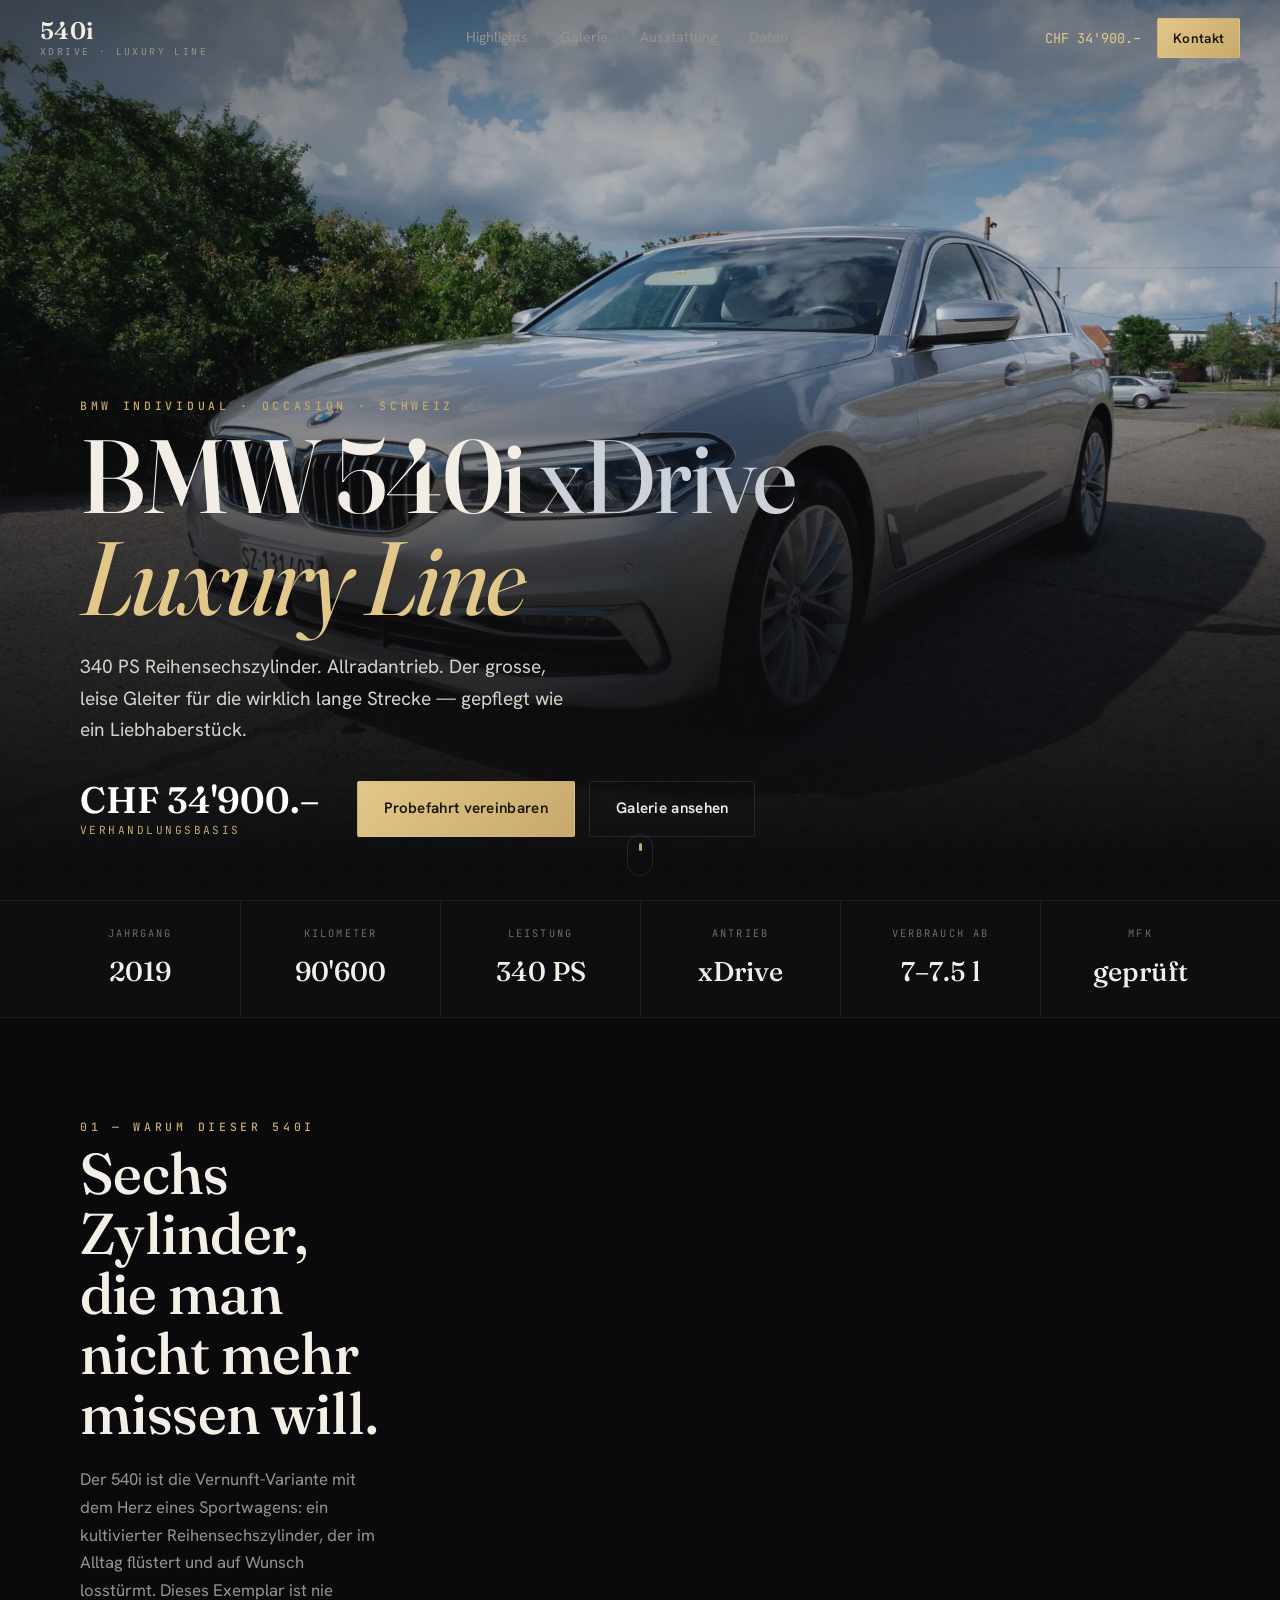
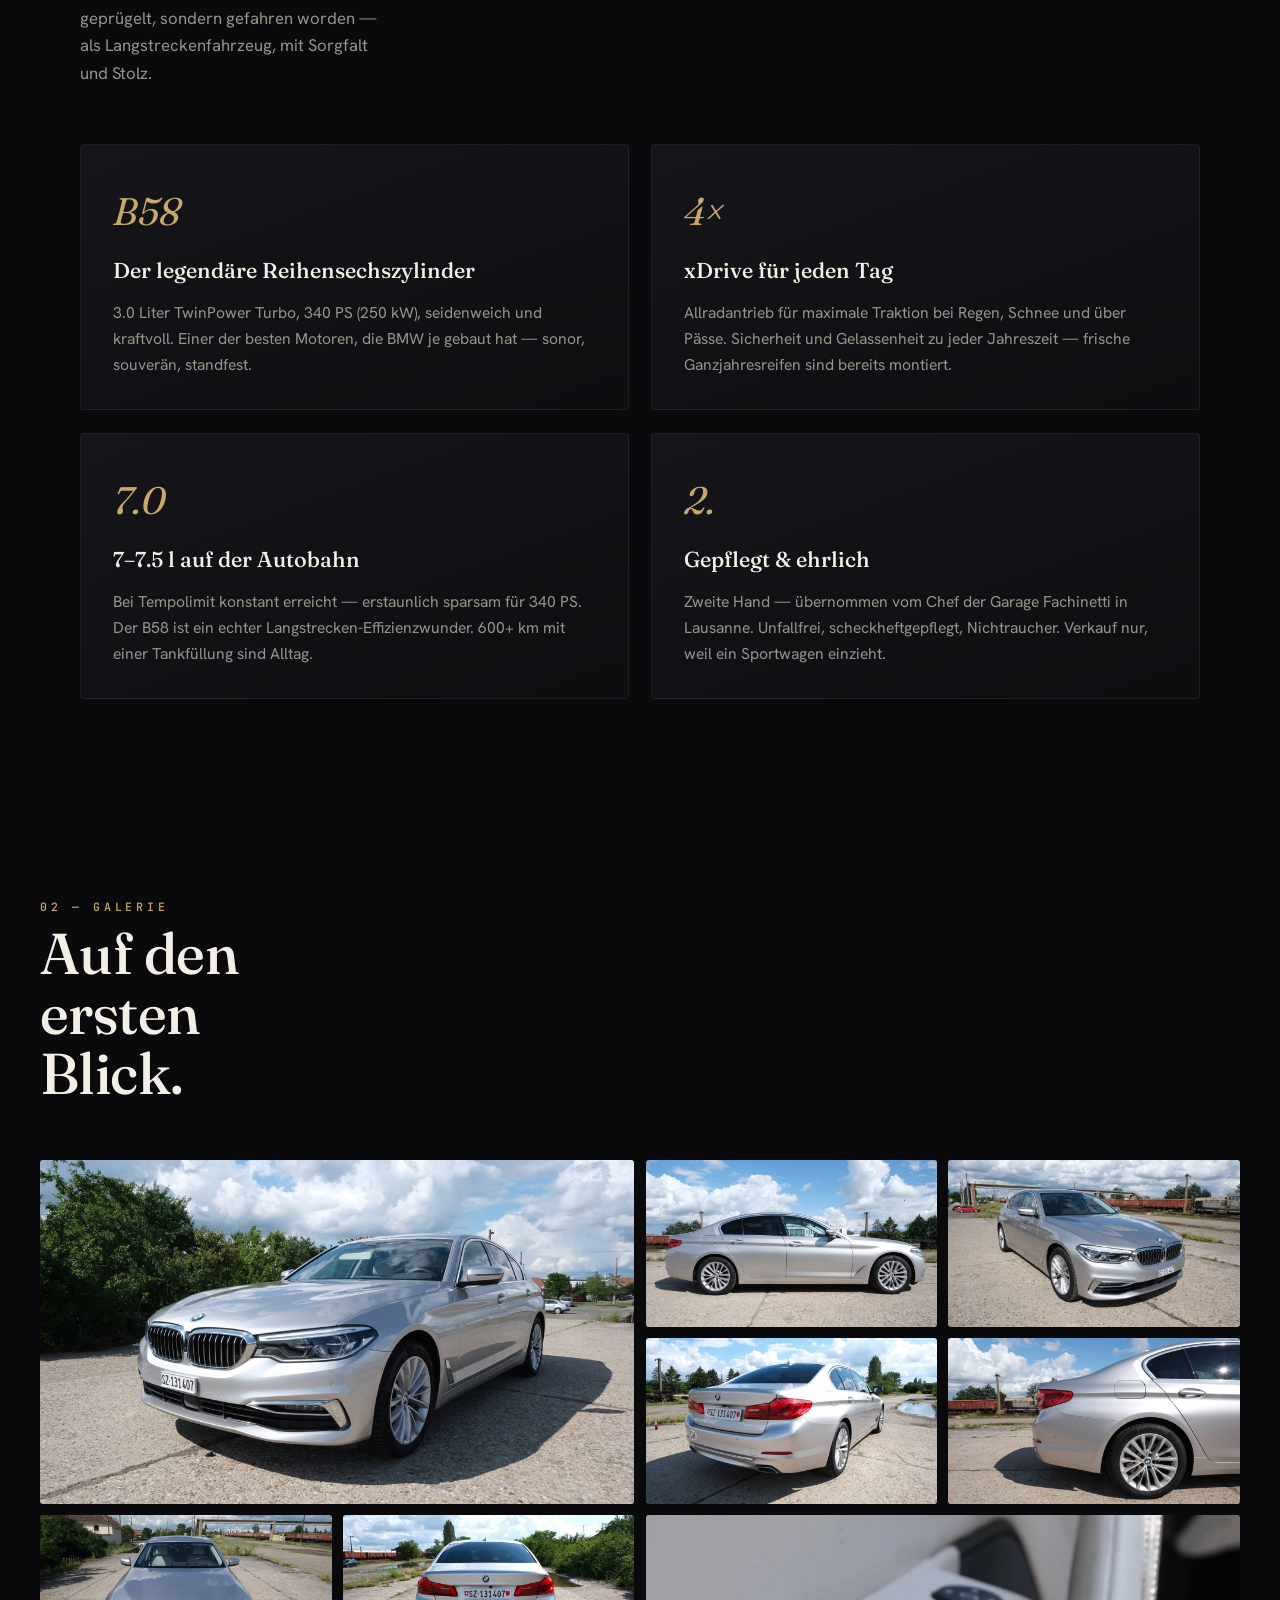
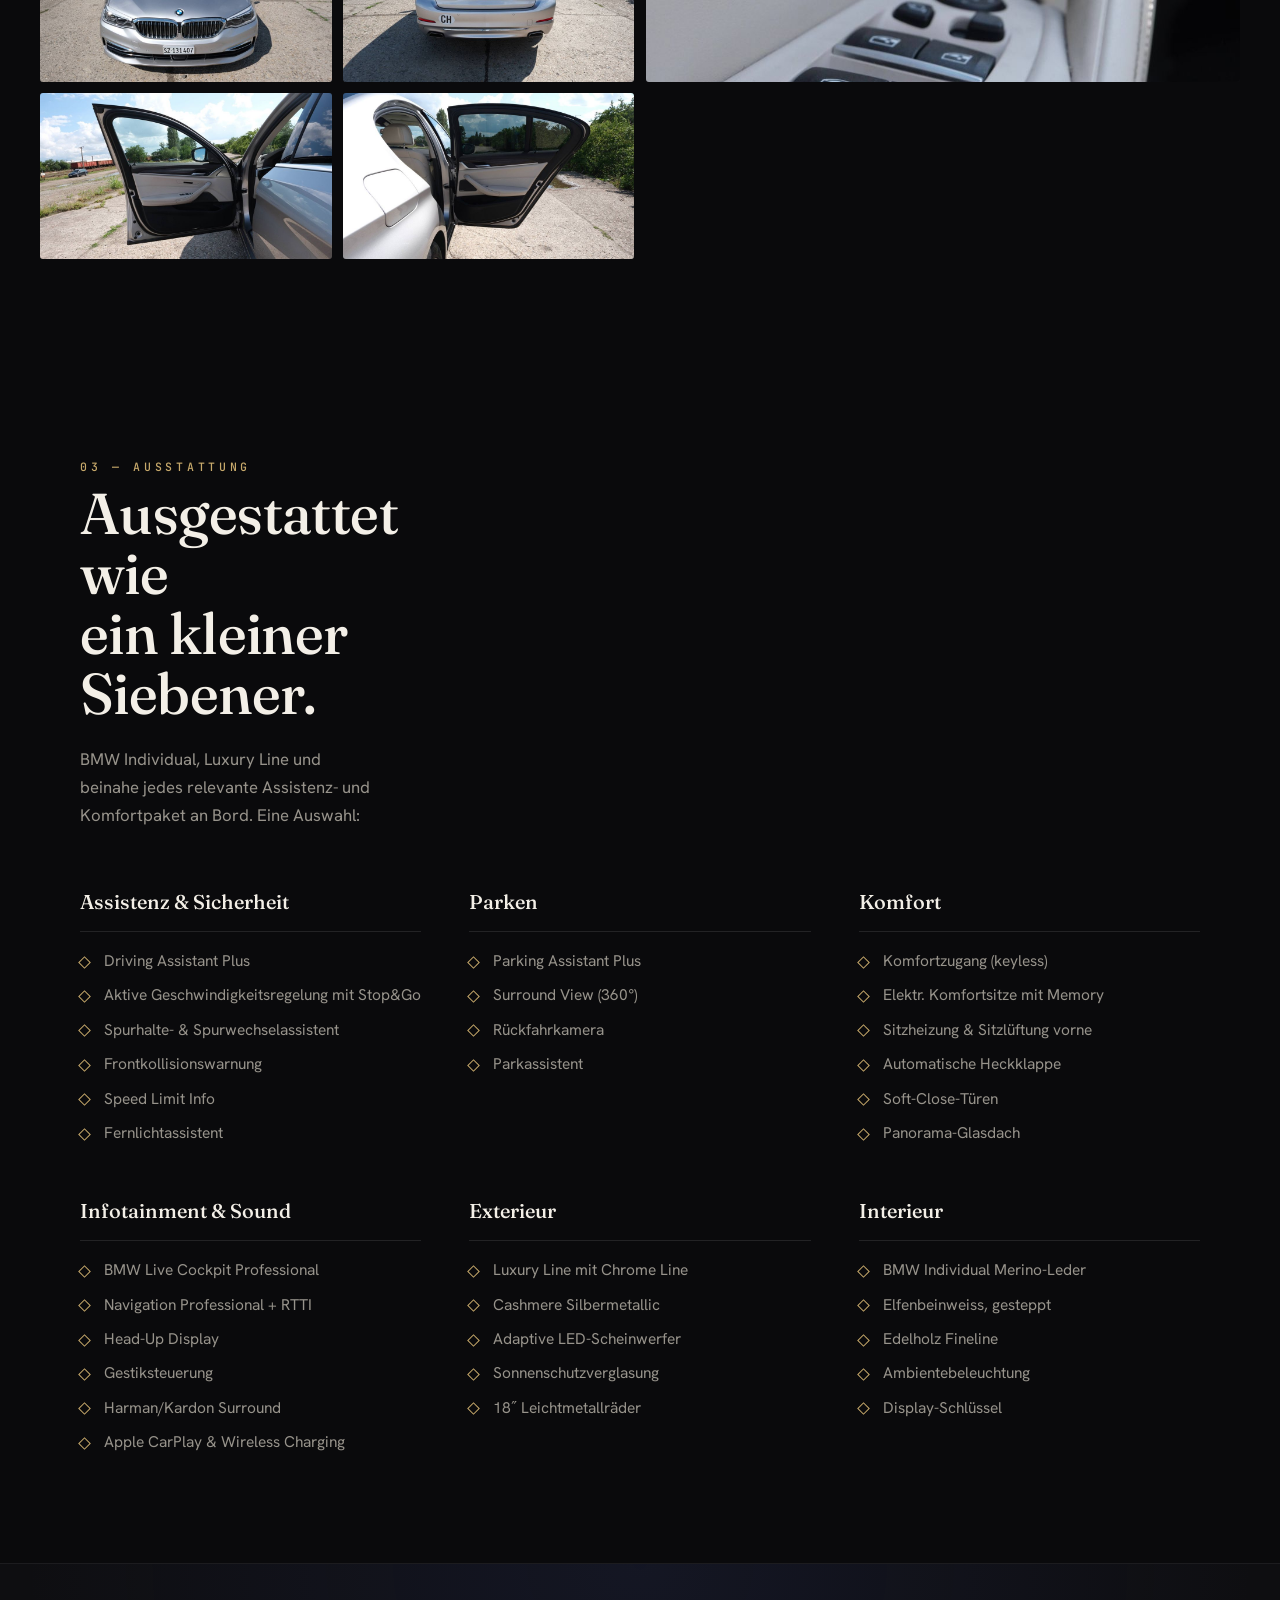
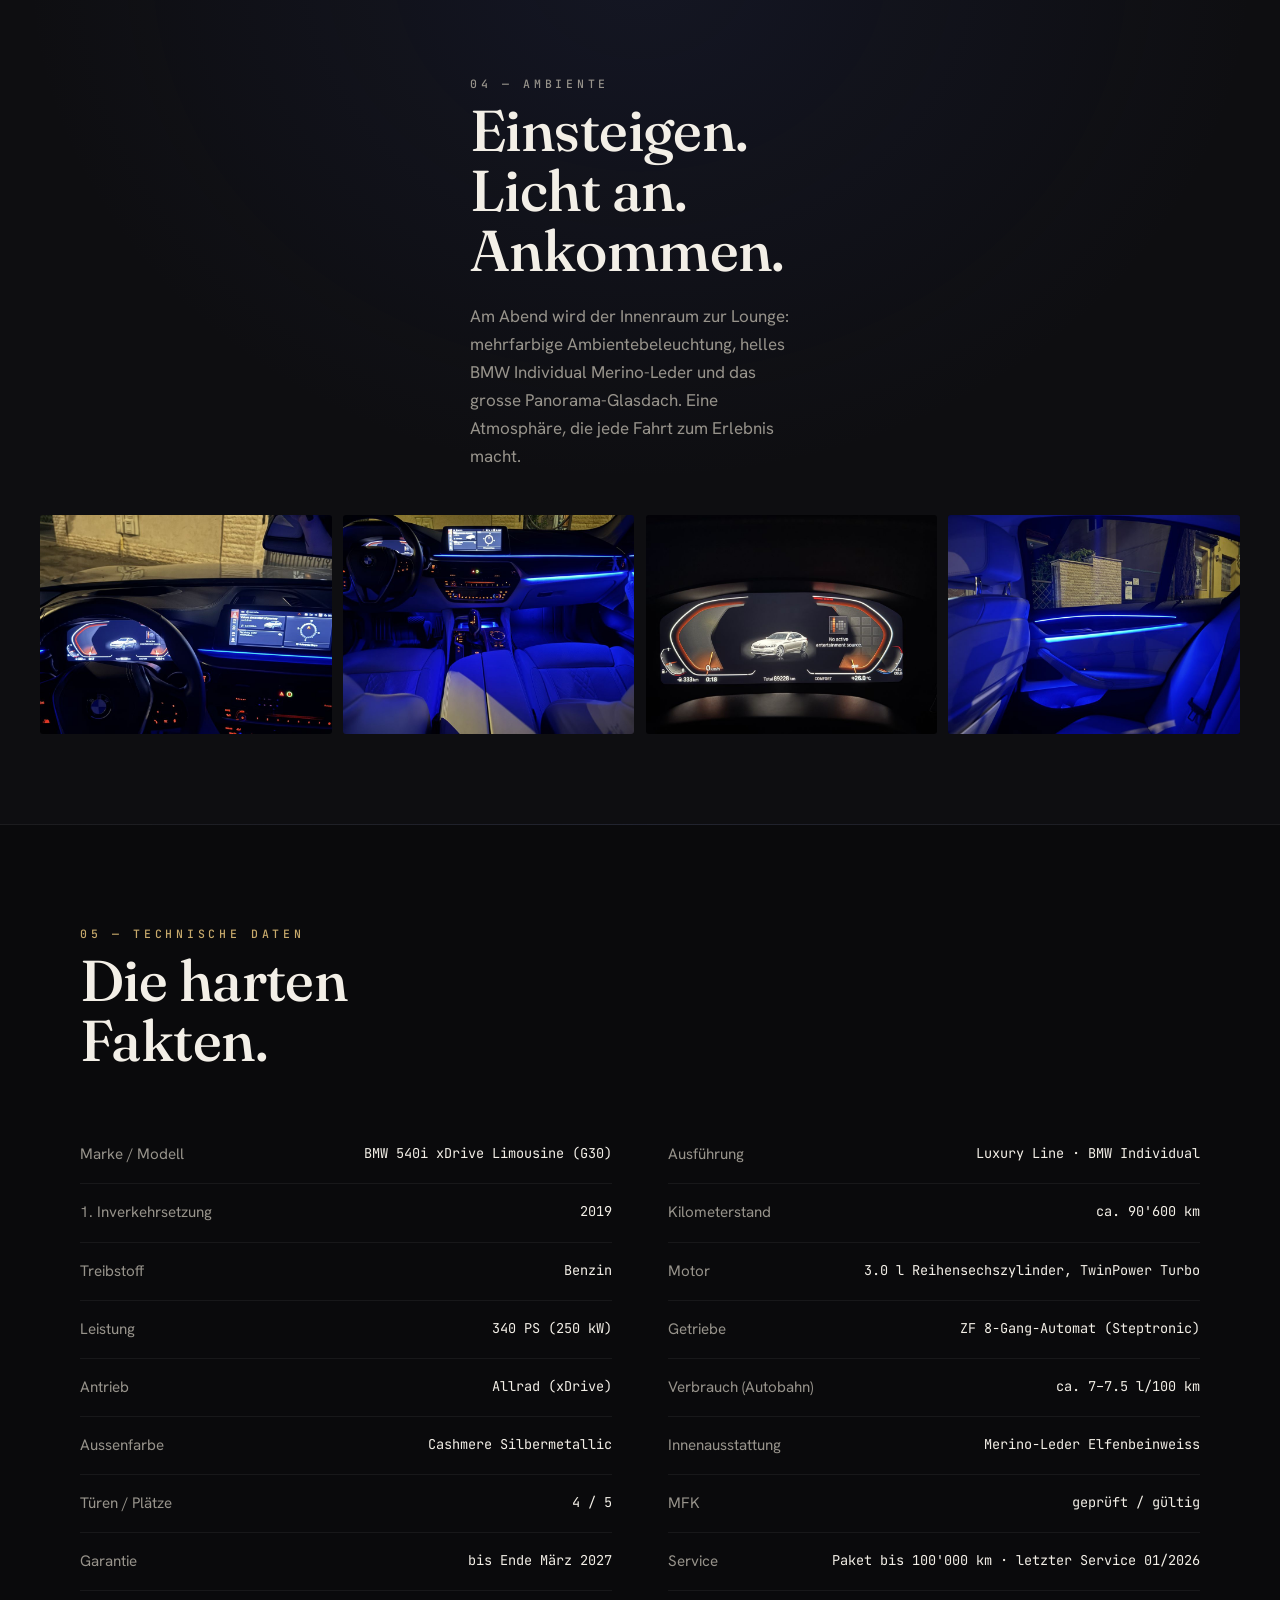
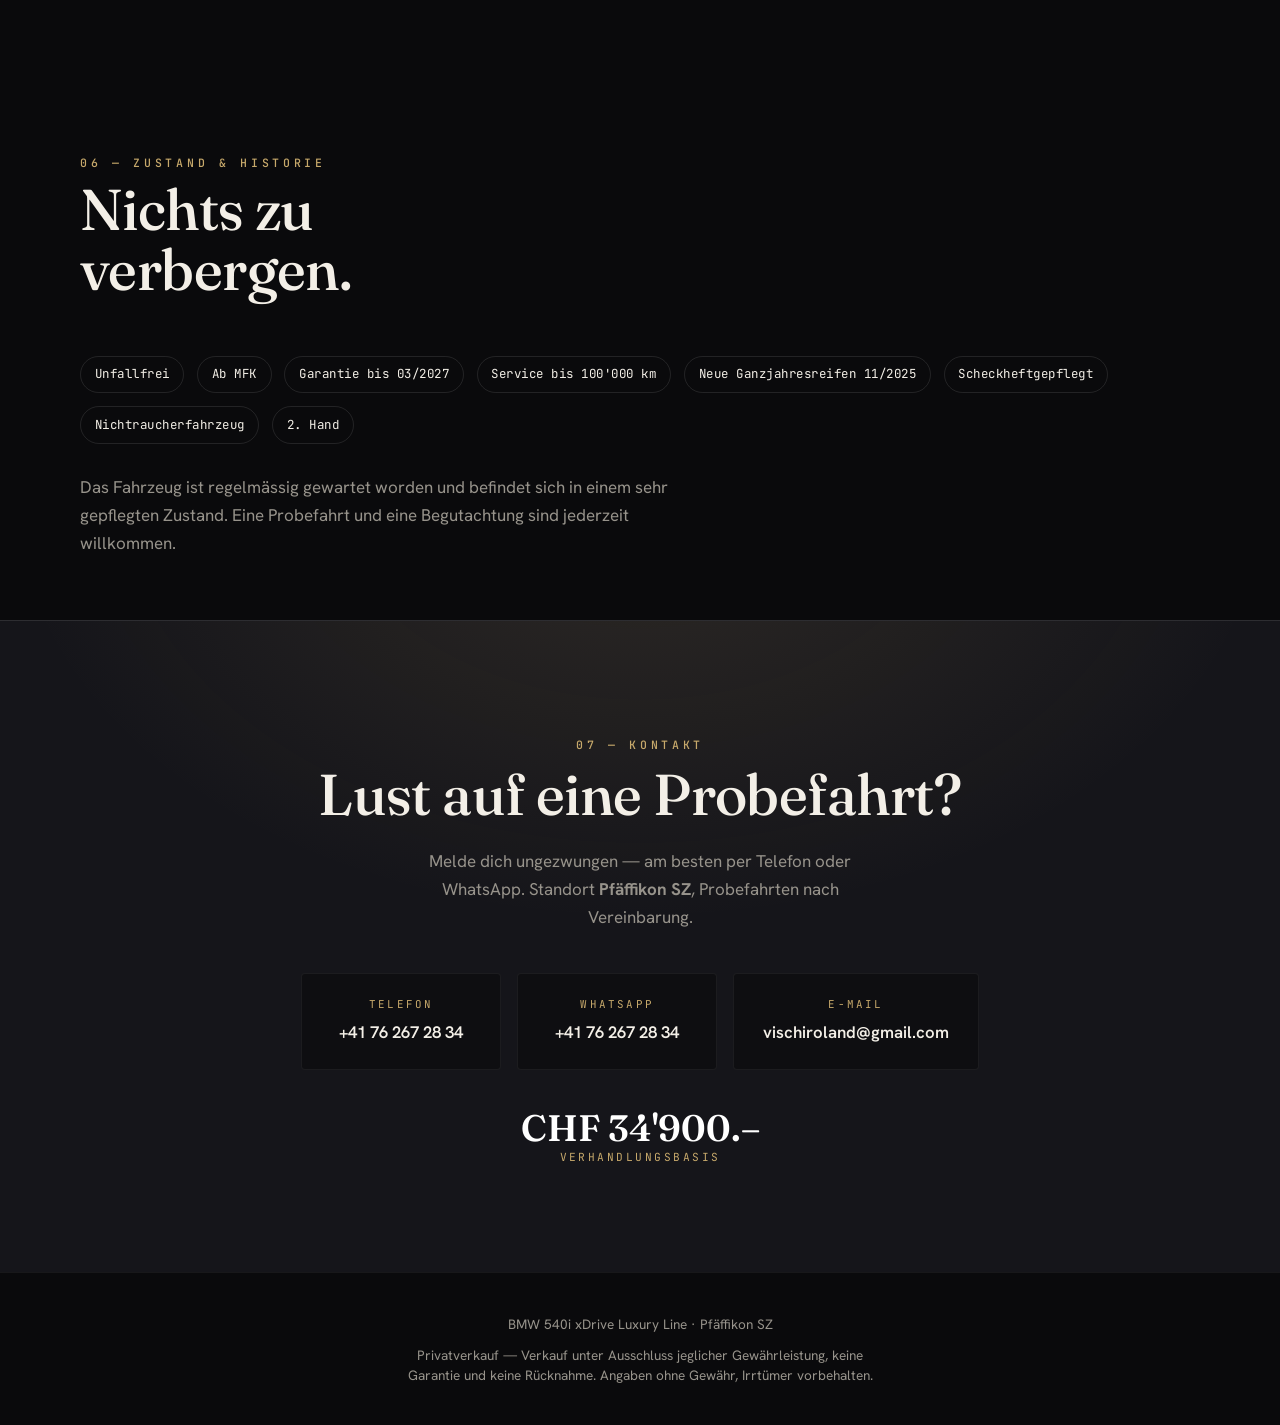
==== commit 3ee39518: "Leistung auf 340 PS (250 kW) korrigieren Offizielle BMW-Werksangabe für den 540i. Aktualisiert in In" ====
--- a/site/index.html
+++ b/site/index.html
@@ -4,9 +4,9 @@
 <meta charset="utf-8">
 <meta name="viewport" content="width=device-width, initial-scale=1">
 <title>BMW 540i xDrive Luxury Line — Occasion, Pfäffikon SZ</title>
-<meta name="description" content="BMW 540i xDrive Luxury Line, 2019, ca. 90'600 km, 335 PS Reihensechszylinder. BMW Individual, Panoramadach, unfallfrei, ab MFK. CHF 34'900.– (VB). Standort Pfäffikon SZ.">
+<meta name="description" content="BMW 540i xDrive Luxury Line, 2019, ca. 90'600 km, 340 PS Reihensechszylinder. BMW Individual, Panoramadach, unfallfrei, ab MFK. CHF 34'900.– (VB). Standort Pfäffikon SZ.">
 <meta property="og:title" content="BMW 540i xDrive Luxury Line — Occasion">
-<meta property="og:description" content="335 PS Reihensechszylinder, xDrive, BMW Individual. 2019, ca. 90'600 km. CHF 34'900.– (VB).">
+<meta property="og:description" content="340 PS Reihensechszylinder, xDrive, BMW Individual. 2019, ca. 90'600 km. CHF 34'900.– (VB).">
 <meta property="og:image" content="assets/hero-front-left.jpg">
 <meta property="og:type" content="website">
 <link rel="preconnect" href="https://fonts.googleapis.com">
@@ -47,7 +47,7 @@
       <em>Luxury Line</em>
     </h1>
     <p class="hero__lead reveal" style="--d:.35s">
-      335 PS Reihensechszylinder. Allradantrieb. Der grosse, leise Gleiter
+      340 PS Reihensechszylinder. Allradantrieb. Der grosse, leise Gleiter
       für die wirklich lange Strecke — gepflegt wie ein Liebhaberstück.
     </p>
     <div class="hero__row reveal" style="--d:.5s">
@@ -71,7 +71,7 @@
   <div class="stats__grid">
     <div class="stat"><span class="stat__k">Jahrgang</span><span class="stat__v">2019</span></div>
     <div class="stat"><span class="stat__k">Kilometer</span><span class="stat__v">90'600</span></div>
-    <div class="stat"><span class="stat__k">Leistung</span><span class="stat__v">335 PS</span></div>
+    <div class="stat"><span class="stat__k">Leistung</span><span class="stat__v">340 PS</span></div>
     <div class="stat"><span class="stat__k">Antrieb</span><span class="stat__v">xDrive</span></div>
     <div class="stat"><span class="stat__k">Verbrauch AB</span><span class="stat__v">7–7.5 l</span></div>
     <div class="stat"><span class="stat__k">MFK</span><span class="stat__v">geprüft</span></div>
@@ -95,7 +95,7 @@
     <article class="card reveal" style="--d:.05s">
       <span class="card__n">B58</span>
       <h3>Der legendäre Reihensechszylinder</h3>
-      <p>3.0 Liter TwinPower Turbo, 335 PS (246 kW), seidenweich und kraftvoll.
+      <p>3.0 Liter TwinPower Turbo, 340 PS (250 kW), seidenweich und kraftvoll.
          Einer der besten Motoren, die BMW je gebaut hat — sonor, souverän,
          standfest.</p>
     </article>
@@ -109,7 +109,7 @@
     <article class="card reveal" style="--d:.19s">
       <span class="card__n">7.0</span>
       <h3>7–7.5 l auf der Autobahn</h3>
-      <p>Bei Tempolimit konstant erreicht — erstaunlich sparsam für 335 PS.
+      <p>Bei Tempolimit konstant erreicht — erstaunlich sparsam für 340 PS.
          Der B58 ist ein echter Langstrecken-Effizienzwunder. 600+ km
          mit einer Tankfüllung sind Alltag.</p>
     </article>
@@ -251,7 +251,7 @@
       <div><dt>Kilometerstand</dt><dd>ca. 90'600 km</dd></div>
       <div><dt>Treibstoff</dt><dd>Benzin</dd></div>
       <div><dt>Motor</dt><dd>3.0 l Reihensechszylinder, TwinPower Turbo</dd></div>
-      <div><dt>Leistung</dt><dd>335 PS (246 kW)</dd></div>
+      <div><dt>Leistung</dt><dd>340 PS (250 kW)</dd></div>
       <div><dt>Getriebe</dt><dd>ZF 8-Gang-Automat (Steptronic)</dd></div>
       <div><dt>Antrieb</dt><dd>Allrad (xDrive)</dd></div>
       <div><dt>Verbrauch (Autobahn)</dt><dd>ca. 7–7.5 l/100 km</dd></div>
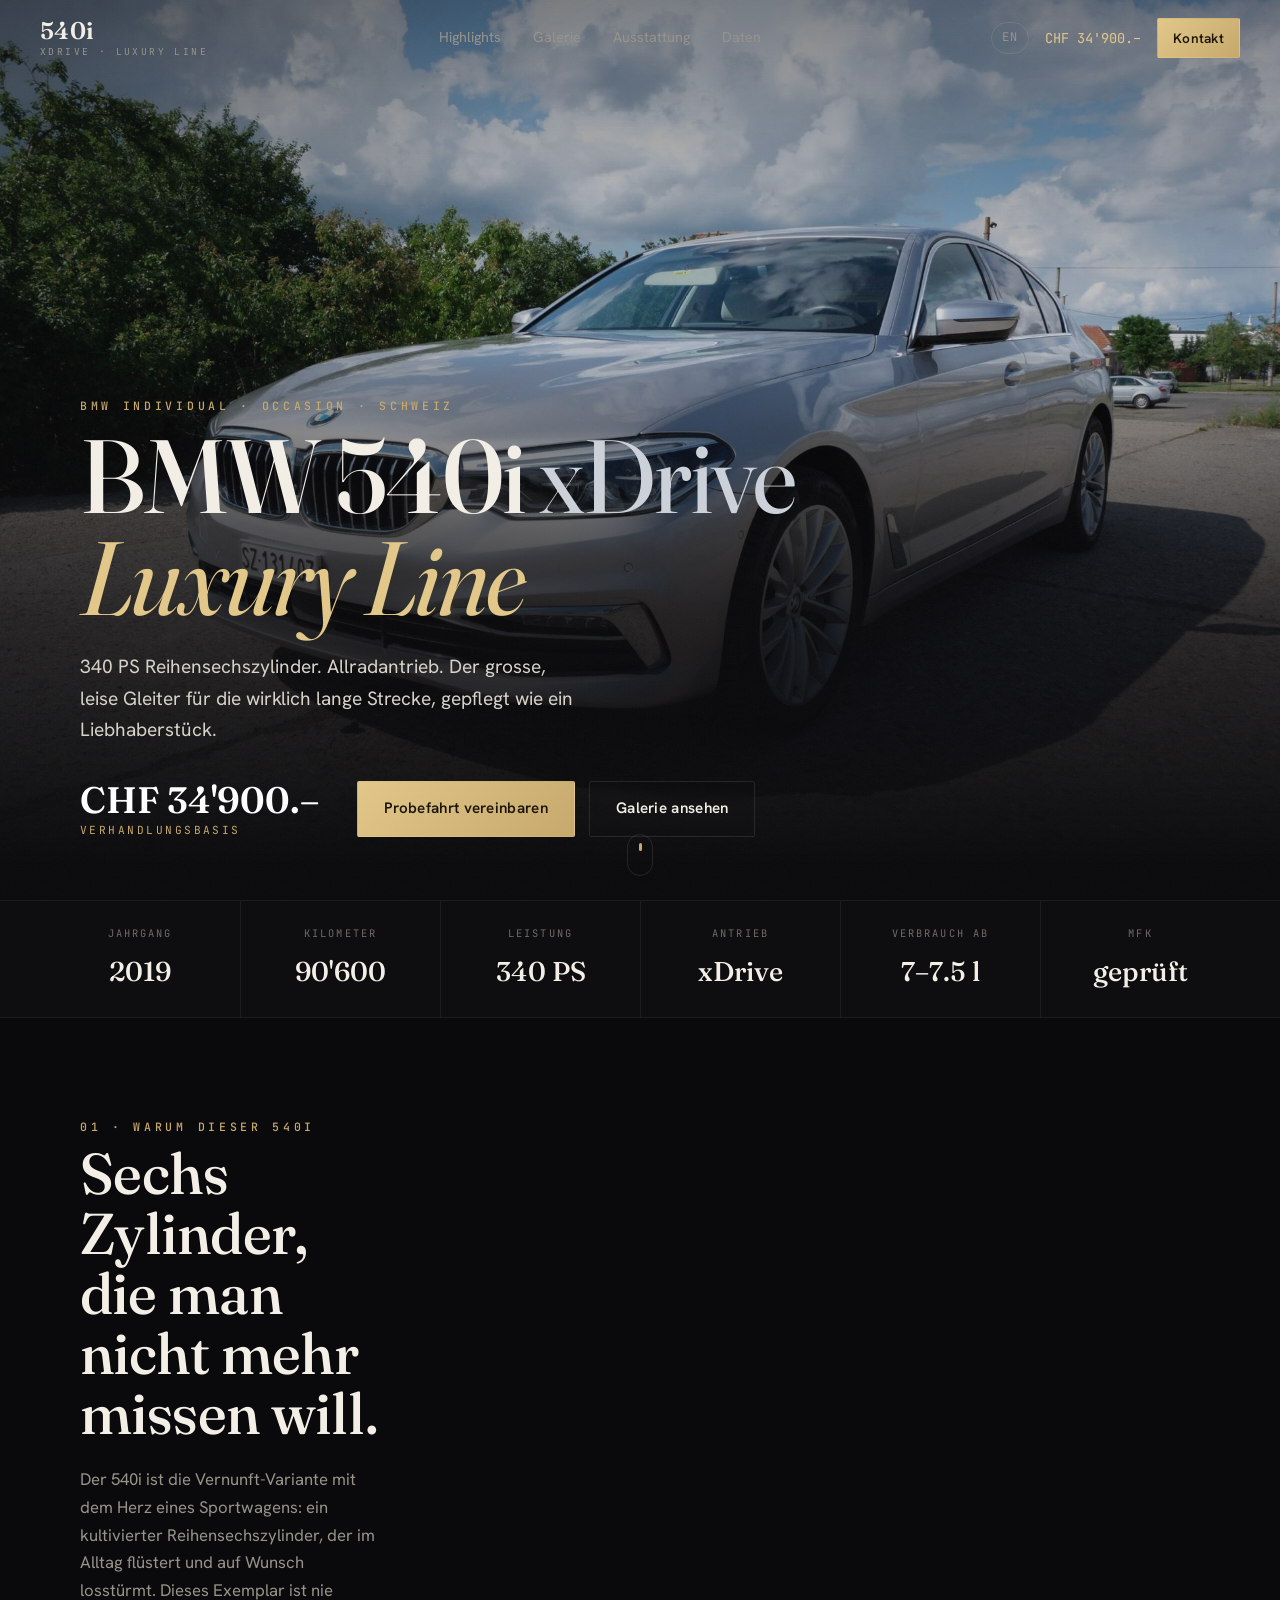
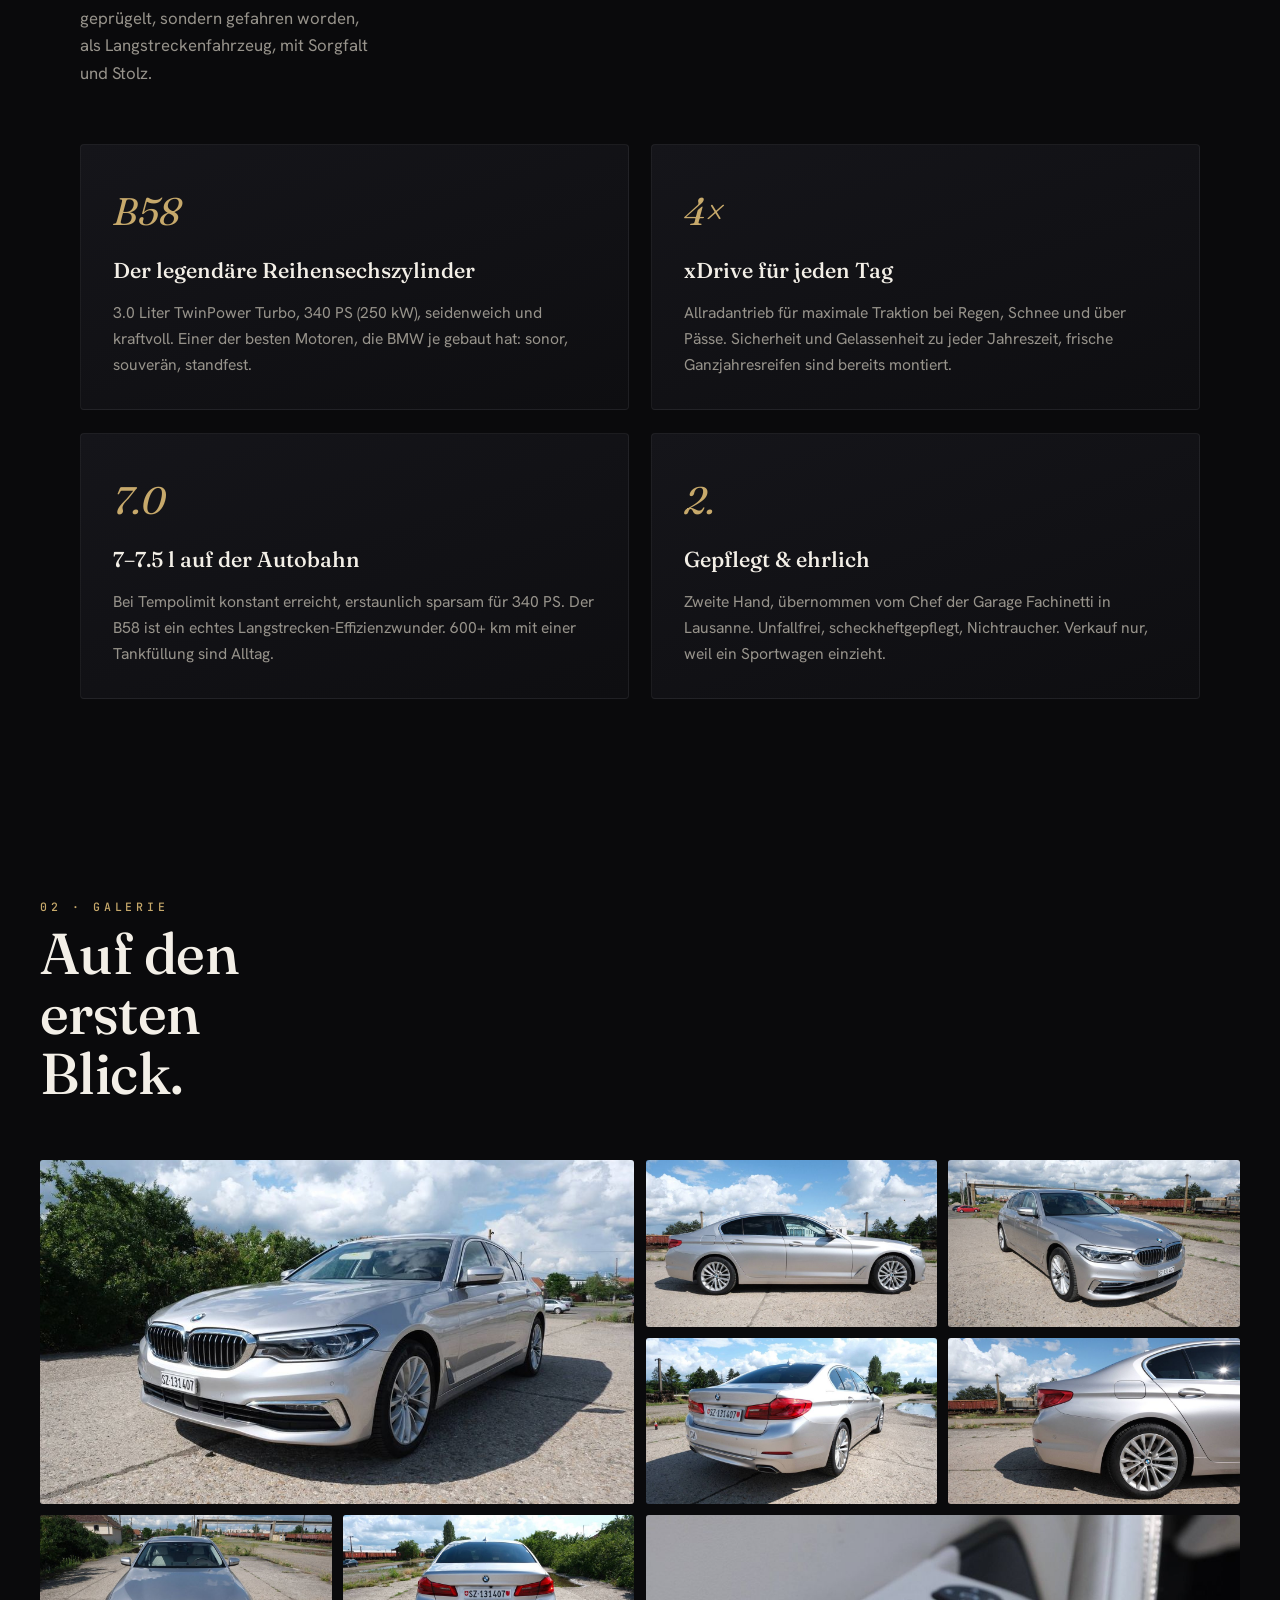
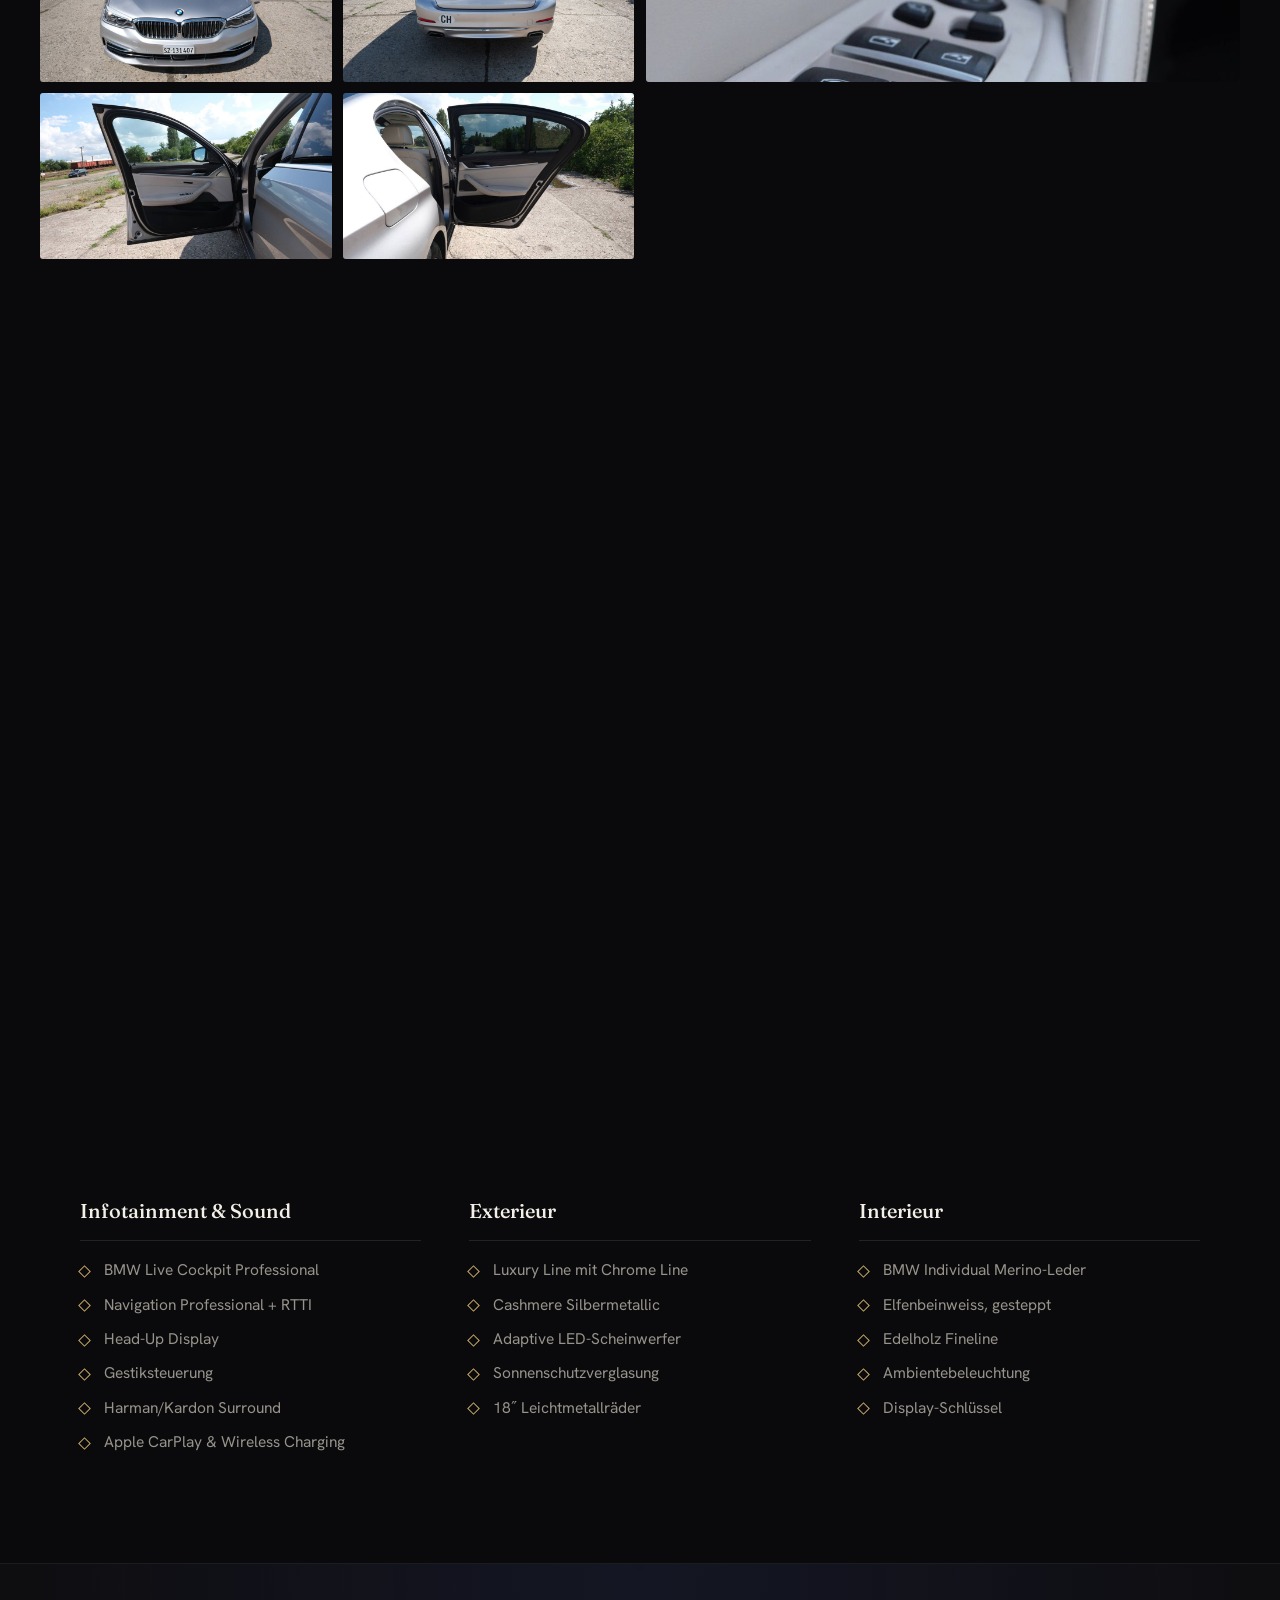
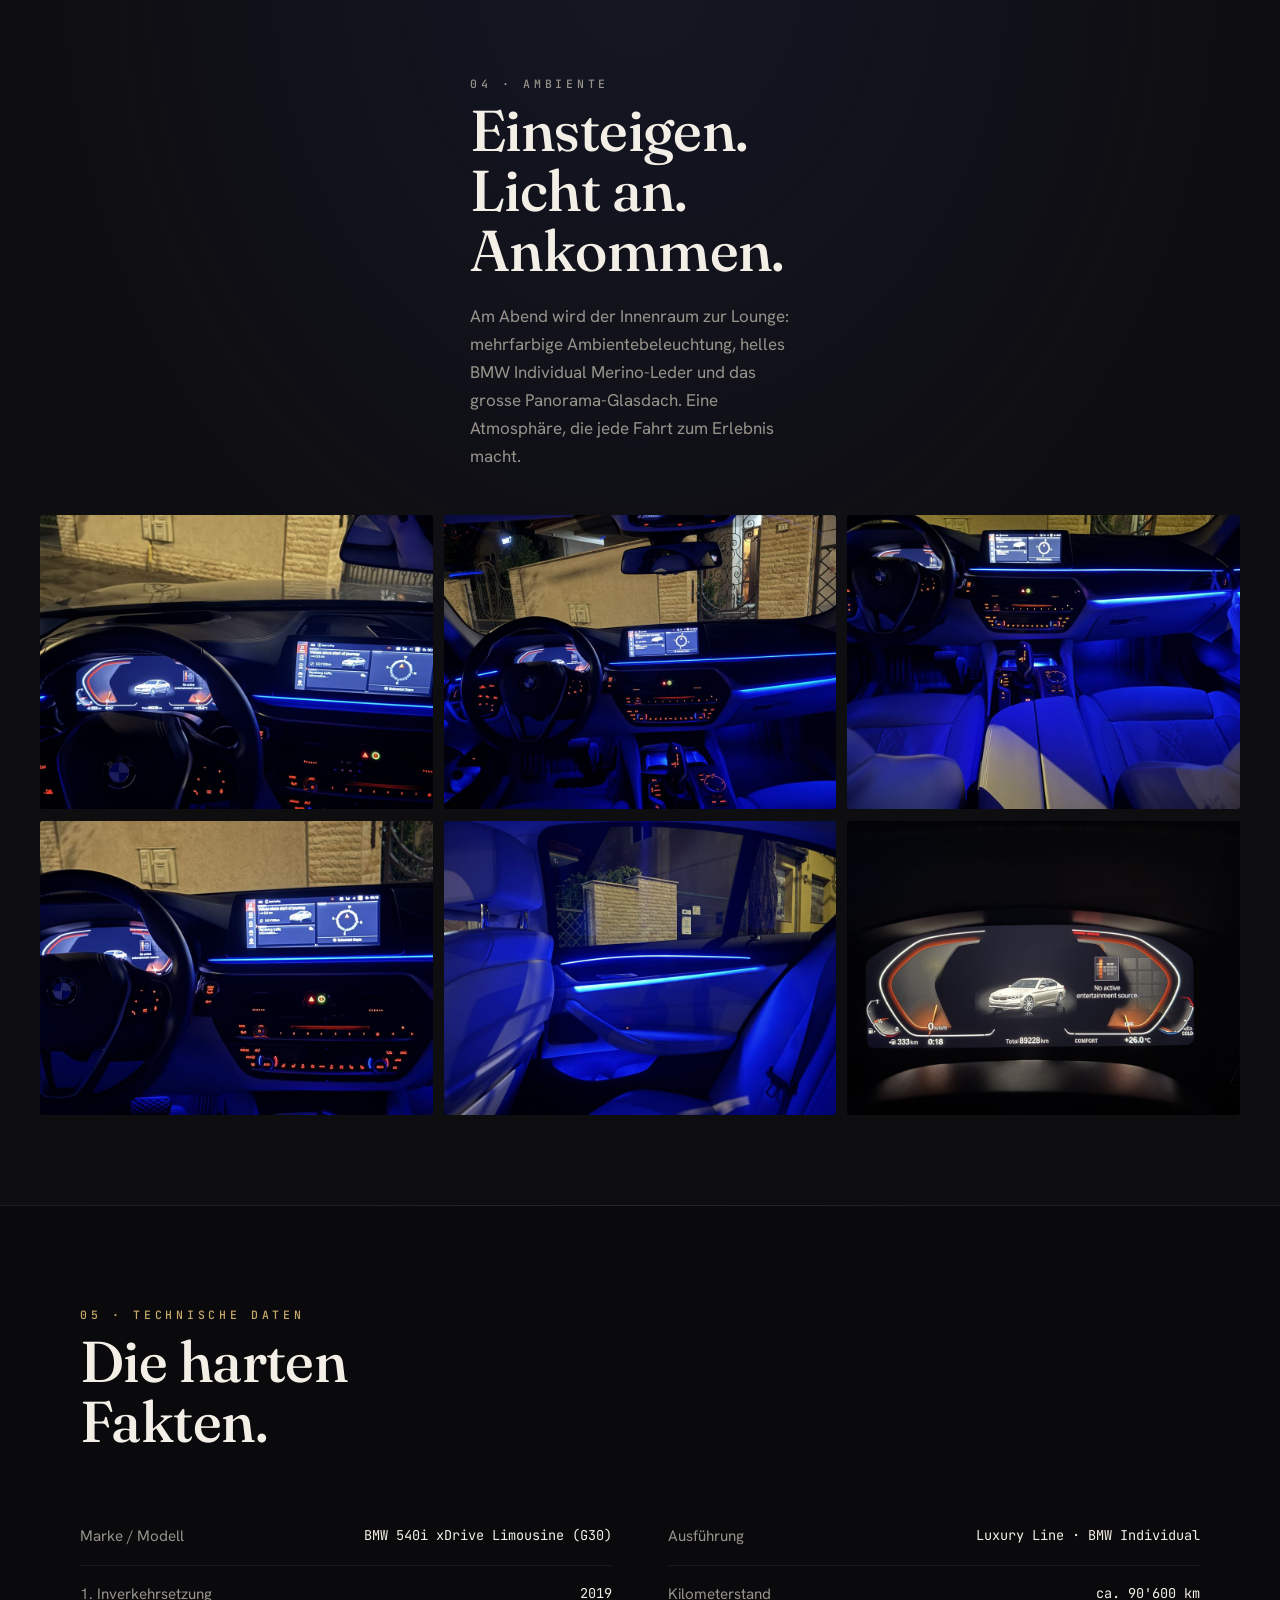
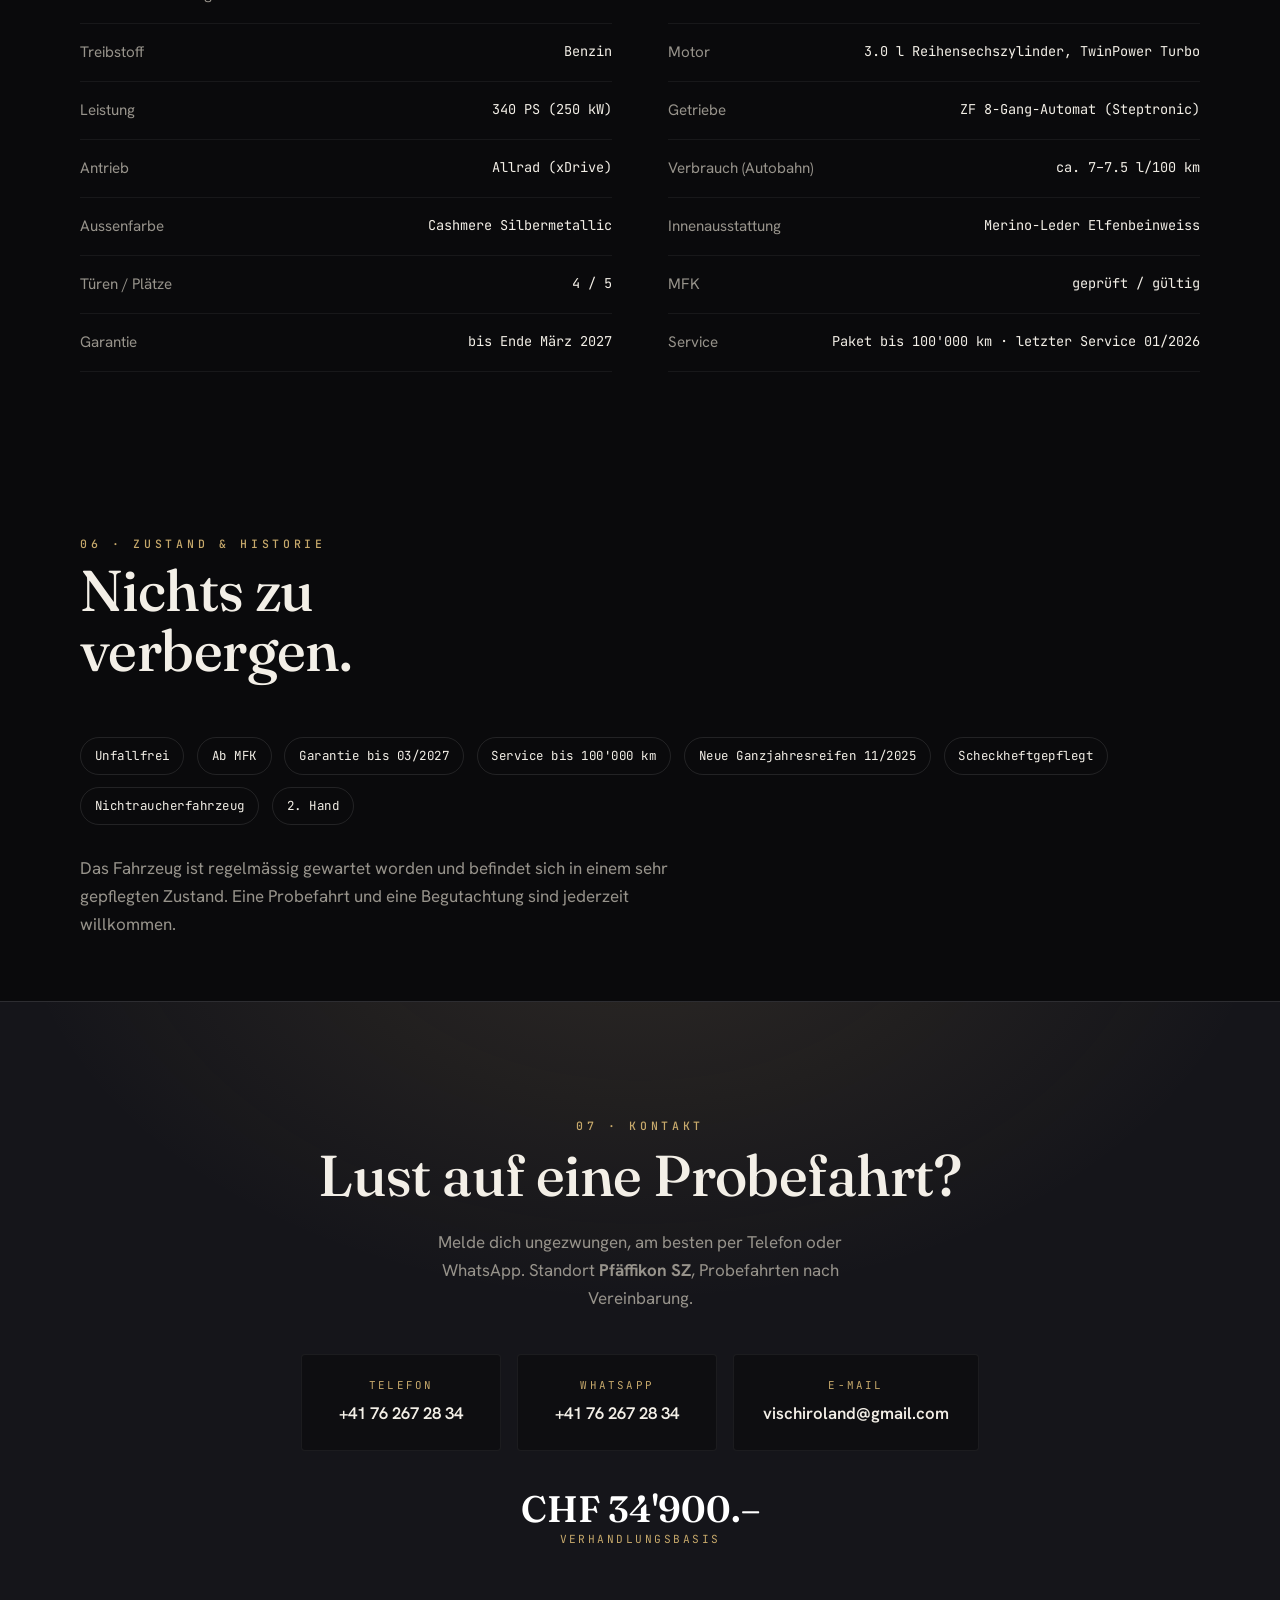
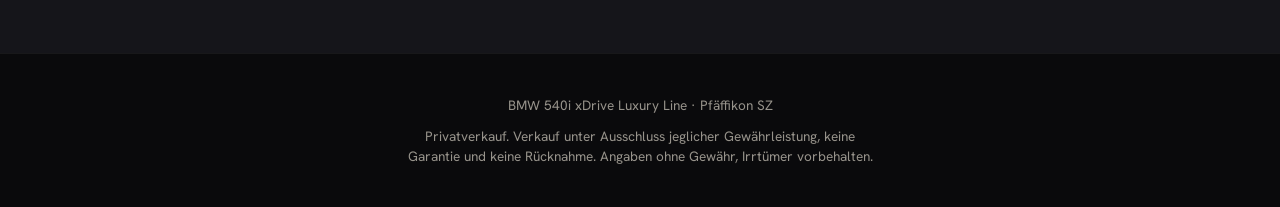
==== commit 5cd45545: "Add English version, all 6 night photos, remove em dashes - New site/en.html (full English translati" ====
--- a/site/index.html
+++ b/site/index.html
@@ -3,9 +3,9 @@
 <head>
 <meta charset="utf-8">
 <meta name="viewport" content="width=device-width, initial-scale=1">
-<title>BMW 540i xDrive Luxury Line — Occasion, Pfäffikon SZ</title>
+<title>BMW 540i xDrive Luxury Line · Occasion, Pfäffikon SZ</title>
 <meta name="description" content="BMW 540i xDrive Luxury Line, 2019, ca. 90'600 km, 340 PS Reihensechszylinder. BMW Individual, Panoramadach, unfallfrei, ab MFK. CHF 34'900.– (VB). Standort Pfäffikon SZ.">
-<meta property="og:title" content="BMW 540i xDrive Luxury Line — Occasion">
+<meta property="og:title" content="BMW 540i xDrive Luxury Line · Occasion">
 <meta property="og:description" content="340 PS Reihensechszylinder, xDrive, BMW Individual. 2019, ca. 90'600 km. CHF 34'900.– (VB).">
 <meta property="og:image" content="assets/hero-front-left.jpg">
 <meta property="og:type" content="website">
@@ -29,6 +29,7 @@
     <a href="#daten">Daten</a>
   </nav>
   <div class="nav__cta">
+    <a href="en.html" class="nav__lang" aria-label="English version">EN</a>
     <span class="nav__price">CHF 34'900.–</span>
     <a href="#kontakt" class="btn btn--gold btn--sm">Kontakt</a>
   </div>
@@ -48,7 +49,7 @@
     </h1>
     <p class="hero__lead reveal" style="--d:.35s">
       340 PS Reihensechszylinder. Allradantrieb. Der grosse, leise Gleiter
-      für die wirklich lange Strecke — gepflegt wie ein Liebhaberstück.
+      für die wirklich lange Strecke, gepflegt wie ein Liebhaberstück.
     </p>
     <div class="hero__row reveal" style="--d:.5s">
       <div class="pricetag">
@@ -81,13 +82,13 @@
 <!-- ============ WARUM ============ -->
 <section class="section" id="warum">
   <div class="section__head reveal">
-    <p class="overline">01 — Warum dieser 540i</p>
+    <p class="overline">01 · Warum dieser 540i</p>
     <h2 class="h2">Sechs Zylinder, die man<br>nicht mehr missen will.</h2>
     <p class="section__lead">
       Der 540i ist die Vernunft-Variante mit dem Herz eines Sportwagens:
       ein kultivierter Reihensechszylinder, der im Alltag flüstert und auf
       Wunsch losstürmt. Dieses Exemplar ist nie geprügelt, sondern gefahren
-      worden — als Langstreckenfahrzeug, mit Sorgfalt und Stolz.
+      worden, als Langstreckenfahrzeug, mit Sorgfalt und Stolz.
     </p>
   </div>
 
@@ -96,27 +97,27 @@
       <span class="card__n">B58</span>
       <h3>Der legendäre Reihensechszylinder</h3>
       <p>3.0 Liter TwinPower Turbo, 340 PS (250 kW), seidenweich und kraftvoll.
-         Einer der besten Motoren, die BMW je gebaut hat — sonor, souverän,
+         Einer der besten Motoren, die BMW je gebaut hat: sonor, souverän,
          standfest.</p>
     </article>
     <article class="card reveal" style="--d:.12s">
       <span class="card__n">4×</span>
       <h3>xDrive für jeden Tag</h3>
       <p>Allradantrieb für maximale Traktion bei Regen, Schnee und über Pässe.
-         Sicherheit und Gelassenheit zu jeder Jahreszeit — frische
+         Sicherheit und Gelassenheit zu jeder Jahreszeit, frische
          Ganzjahresreifen sind bereits montiert.</p>
     </article>
     <article class="card reveal" style="--d:.19s">
       <span class="card__n">7.0</span>
       <h3>7–7.5 l auf der Autobahn</h3>
-      <p>Bei Tempolimit konstant erreicht — erstaunlich sparsam für 340 PS.
-         Der B58 ist ein echter Langstrecken-Effizienzwunder. 600+ km
+      <p>Bei Tempolimit konstant erreicht, erstaunlich sparsam für 340 PS.
+         Der B58 ist ein echtes Langstrecken-Effizienzwunder. 600+ km
          mit einer Tankfüllung sind Alltag.</p>
     </article>
     <article class="card reveal" style="--d:.26s">
       <span class="card__n">2.</span>
       <h3>Gepflegt &amp; ehrlich</h3>
-      <p>Zweite Hand — übernommen vom Chef der Garage Fachinetti in Lausanne.
+      <p>Zweite Hand, übernommen vom Chef der Garage Fachinetti in Lausanne.
          Unfallfrei, scheckheftgepflegt, Nichtraucher. Verkauf nur, weil ein
          Sportwagen einzieht.</p>
     </article>
@@ -126,7 +127,7 @@
 <!-- ============ GALERIE ============ -->
 <section class="section section--wide" id="galerie">
   <div class="section__head reveal">
-    <p class="overline">02 — Galerie</p>
+    <p class="overline">02 · Galerie</p>
     <h2 class="h2">Auf den ersten Blick.</h2>
   </div>
   <div class="gallery">
@@ -146,7 +147,7 @@
 <!-- ============ AUSSTATTUNG ============ -->
 <section class="section" id="ausstattung">
   <div class="section__head reveal">
-    <p class="overline">03 — Ausstattung</p>
+    <p class="overline">03 · Ausstattung</p>
     <h2 class="h2">Ausgestattet wie<br>ein kleiner Siebener.</h2>
     <p class="section__lead">
       BMW Individual, Luxury Line und beinahe jedes relevante Assistenz- und
@@ -223,24 +224,26 @@
 <!-- ============ AMBIENTE ============ -->
 <section class="ambiente" id="ambiente">
   <div class="ambiente__text reveal">
-    <p class="overline overline--light">04 — Ambiente</p>
+    <p class="overline overline--light">04 · Ambiente</p>
     <h2 class="h2">Einsteigen. Licht an.<br>Ankommen.</h2>
     <p>Am Abend wird der Innenraum zur Lounge: mehrfarbige Ambientebeleuchtung,
        helles BMW Individual Merino-Leder und das grosse Panorama-Glasdach.
        Eine Atmosphäre, die jede Fahrt zum Erlebnis macht.</p>
   </div>
   <div class="ambiente__grid">
-    <figure class="reveal"><img class="lb" data-full="assets/amb-1.jpg" src="assets/amb-1-thumb.jpg" alt="Ambientebeleuchtung Cockpit" loading="lazy"></figure>
-    <figure class="reveal" style="--d:.08s"><img class="lb" data-full="assets/amb-3.jpg" src="assets/amb-3-thumb.jpg" alt="Ambientebeleuchtung Mittelkonsole" loading="lazy"></figure>
-    <figure class="reveal" style="--d:.16s"><img class="lb" data-full="assets/amb-6.jpg" src="assets/amb-6-thumb.jpg" alt="Digitales Cockpit bei Nacht" loading="lazy"></figure>
+    <figure class="reveal"><img class="lb" data-full="assets/amb-1.jpg" src="assets/amb-1-thumb.jpg" alt="Ambientebeleuchtung Cockpit bei Nacht" loading="lazy"></figure>
+    <figure class="reveal" style="--d:.06s"><img class="lb" data-full="assets/amb-2.jpg" src="assets/amb-2-thumb.jpg" alt="Innenraum bei Nacht, Mittelkonsole" loading="lazy"></figure>
+    <figure class="reveal" style="--d:.12s"><img class="lb" data-full="assets/amb-3.jpg" src="assets/amb-3-thumb.jpg" alt="Ambientebeleuchtung Armaturen" loading="lazy"></figure>
+    <figure class="reveal" style="--d:.18s"><img class="lb" data-full="assets/amb-4.jpg" src="assets/amb-4-thumb.jpg" alt="Cockpit bei Nacht" loading="lazy"></figure>
     <figure class="reveal" style="--d:.24s"><img class="lb" data-full="assets/amb-5.jpg" src="assets/amb-5-thumb.jpg" alt="Fond bei Nacht" loading="lazy"></figure>
+    <figure class="reveal" style="--d:.3s"><img class="lb" data-full="assets/amb-6.jpg" src="assets/amb-6-thumb.jpg" alt="Digitales Cockpit bei Nacht" loading="lazy"></figure>
   </div>
 </section>
 
 <!-- ============ TECHNISCHE DATEN ============ -->
 <section class="section" id="daten">
   <div class="section__head reveal">
-    <p class="overline">05 — Technische Daten</p>
+    <p class="overline">05 · Technische Daten</p>
     <h2 class="h2">Die harten Fakten.</h2>
   </div>
   <div class="specs reveal">
@@ -268,7 +271,7 @@
 <!-- ============ ZUSTAND ============ -->
 <section class="section section--tight" id="zustand">
   <div class="section__head reveal">
-    <p class="overline">06 — Zustand &amp; Historie</p>
+    <p class="overline">06 · Zustand &amp; Historie</p>
     <h2 class="h2">Nichts zu verbergen.</h2>
   </div>
   <div class="badges reveal">
@@ -291,10 +294,10 @@
 <!-- ============ KONTAKT ============ -->
 <section class="contact" id="kontakt">
   <div class="contact__inner reveal">
-    <p class="overline">07 — Kontakt</p>
+    <p class="overline">07 · Kontakt</p>
     <h2 class="h2">Lust auf eine Probefahrt?</h2>
     <p class="contact__lead">
-      Melde dich ungezwungen — am besten per Telefon oder WhatsApp.
+      Melde dich ungezwungen, am besten per Telefon oder WhatsApp.
       Standort <strong>Pfäffikon SZ</strong>, Probefahrten nach Vereinbarung.
     </p>
     <div class="contact__methods">
@@ -320,7 +323,7 @@
 
 <footer class="footer">
   <p>BMW 540i xDrive Luxury Line · Pfäffikon SZ</p>
-  <p class="footer__fine">Privatverkauf — Verkauf unter Ausschluss jeglicher Gewährleistung,
+  <p class="footer__fine">Privatverkauf. Verkauf unter Ausschluss jeglicher Gewährleistung,
      keine Garantie und keine Rücknahme. Angaben ohne Gewähr, Irrtümer vorbehalten.</p>
 </footer>
 
--- a/site/styles.css
+++ b/site/styles.css
@@ -1,5 +1,5 @@
 /* ============================================================
-   BMW 540i xDrive — Dark Luxury landing page
+   BMW 540i xDrive · Dark Luxury landing page
    Display: Fraunces · Body: Hanken Grotesk · Mono: JetBrains Mono
    ============================================================ */
 
@@ -108,6 +108,8 @@
 .nav__links a:hover::after{width:100%}
 .nav__cta{display:flex;align-items:center;gap:1rem}
 .nav__price{font-family:"JetBrains Mono",monospace;font-size:.85rem;color:var(--gold-bright)}
+.nav__lang{font-family:"JetBrains Mono",monospace;font-size:.75rem;letter-spacing:.12em;color:var(--muted);border:1px solid var(--line);border-radius:100px;padding:.42em .8em;transition:color .3s,border-color .3s}
+.nav__lang:hover{color:var(--gold-bright);border-color:var(--gold)}
 
 /* ---------- hero ---------- */
 .hero{position:relative;min-height:100svh;display:flex;align-items:flex-end;overflow:hidden}
@@ -202,7 +204,7 @@
 }
 .ambiente__text{max-width:var(--maxw);margin:0 auto 2.8rem;max-width:34ch}
 .ambiente__text p{color:var(--muted);margin-top:1.3rem;max-width:54ch}
-.ambiente__grid{max-width:1360px;margin:0 auto;display:grid;grid-template-columns:repeat(4,1fr);gap:.7rem}
+.ambiente__grid{max-width:1360px;margin:0 auto;display:grid;grid-template-columns:repeat(3,1fr);gap:.7rem}
 .ambiente__grid figure{overflow:hidden;border-radius:3px;aspect-ratio:4/3}
 .ambiente__grid img{width:100%;height:100%;object-fit:cover;cursor:zoom-in;transition:transform .8s var(--ease)}
 .ambiente__grid figure:hover img{transform:scale(1.06)}
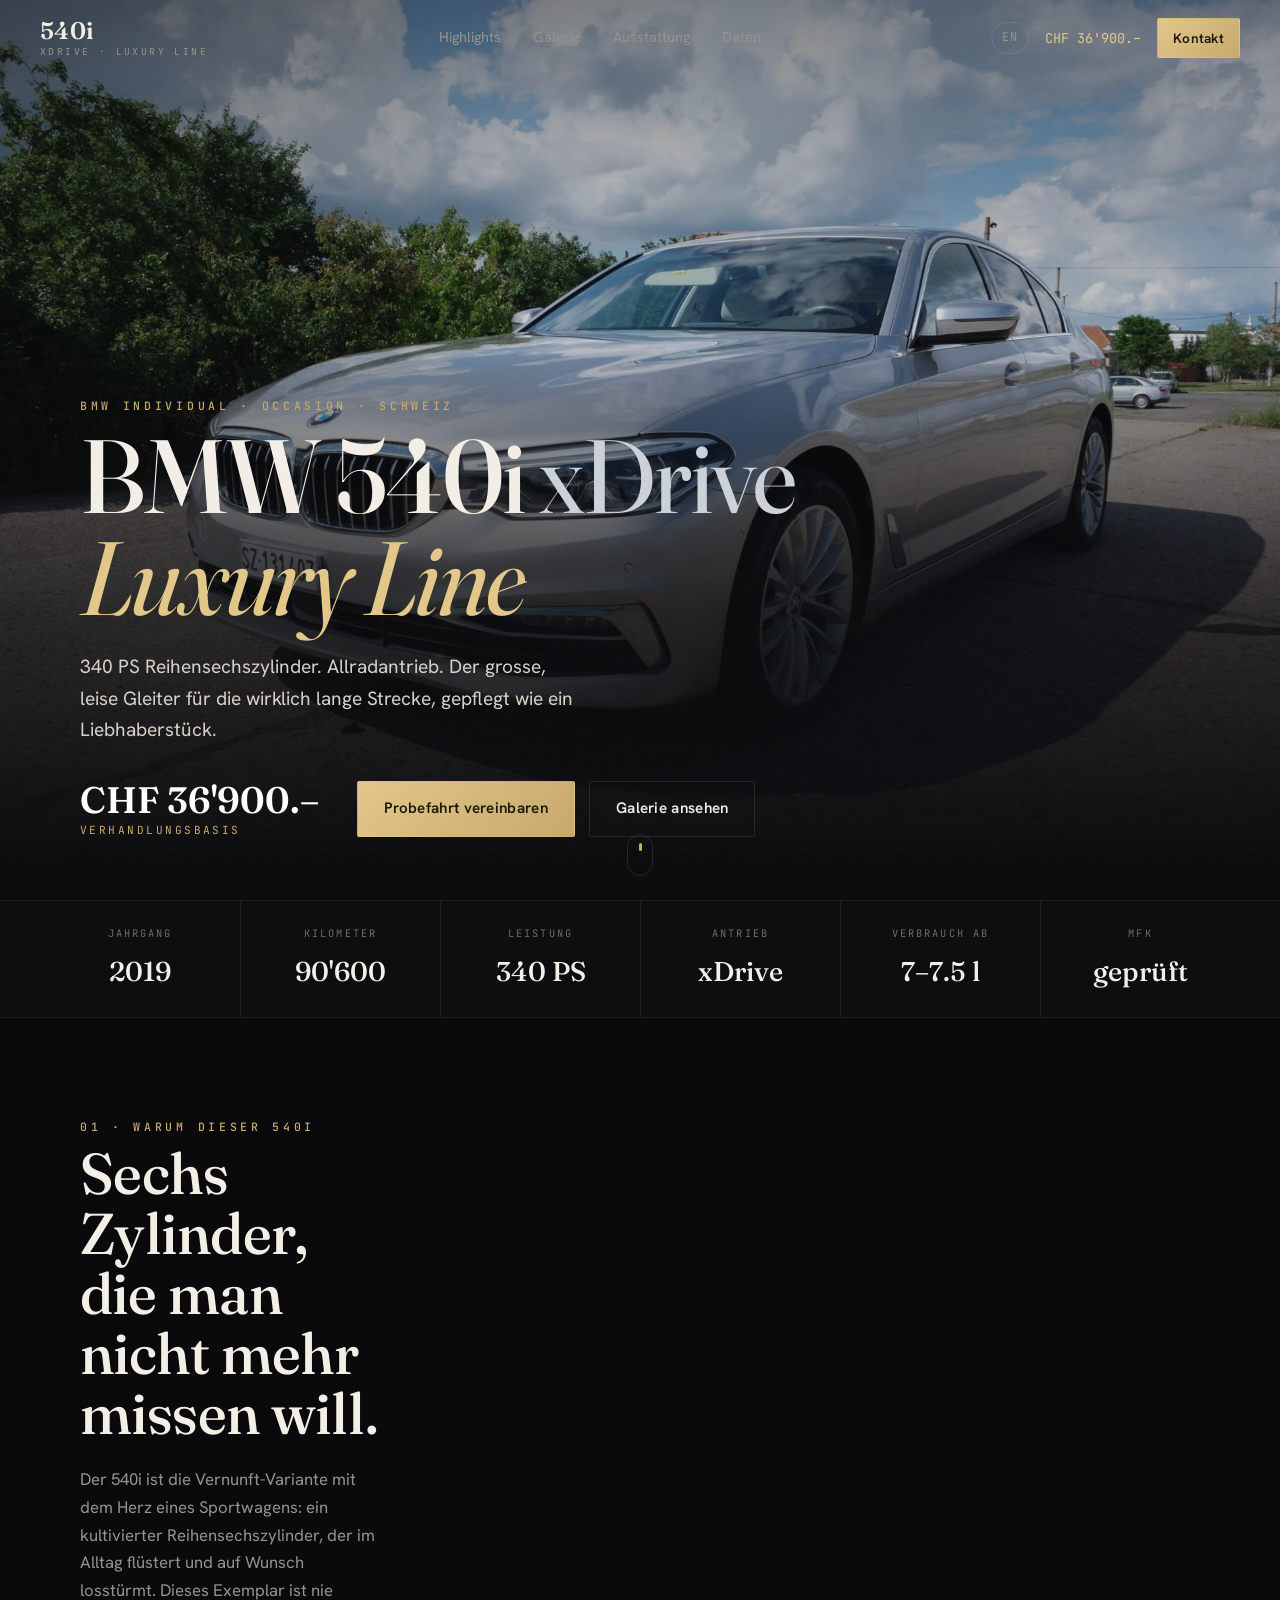
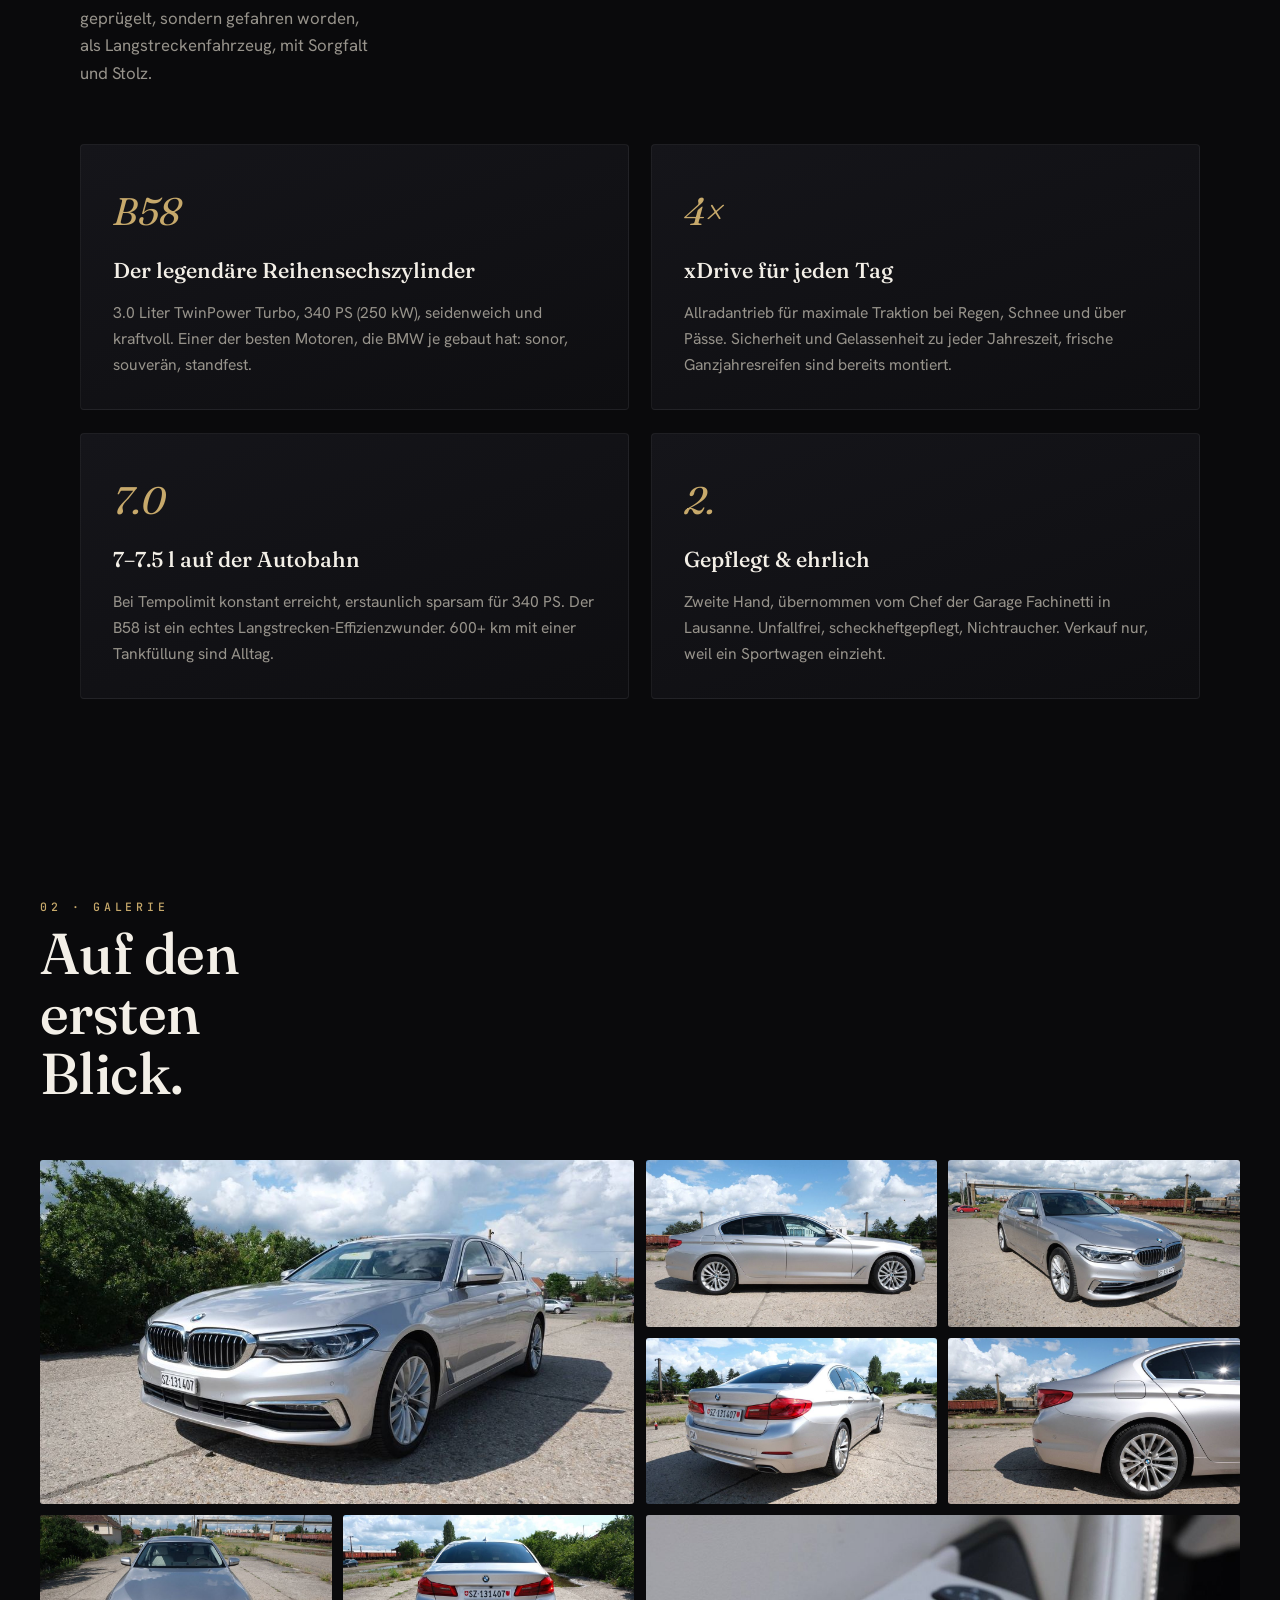
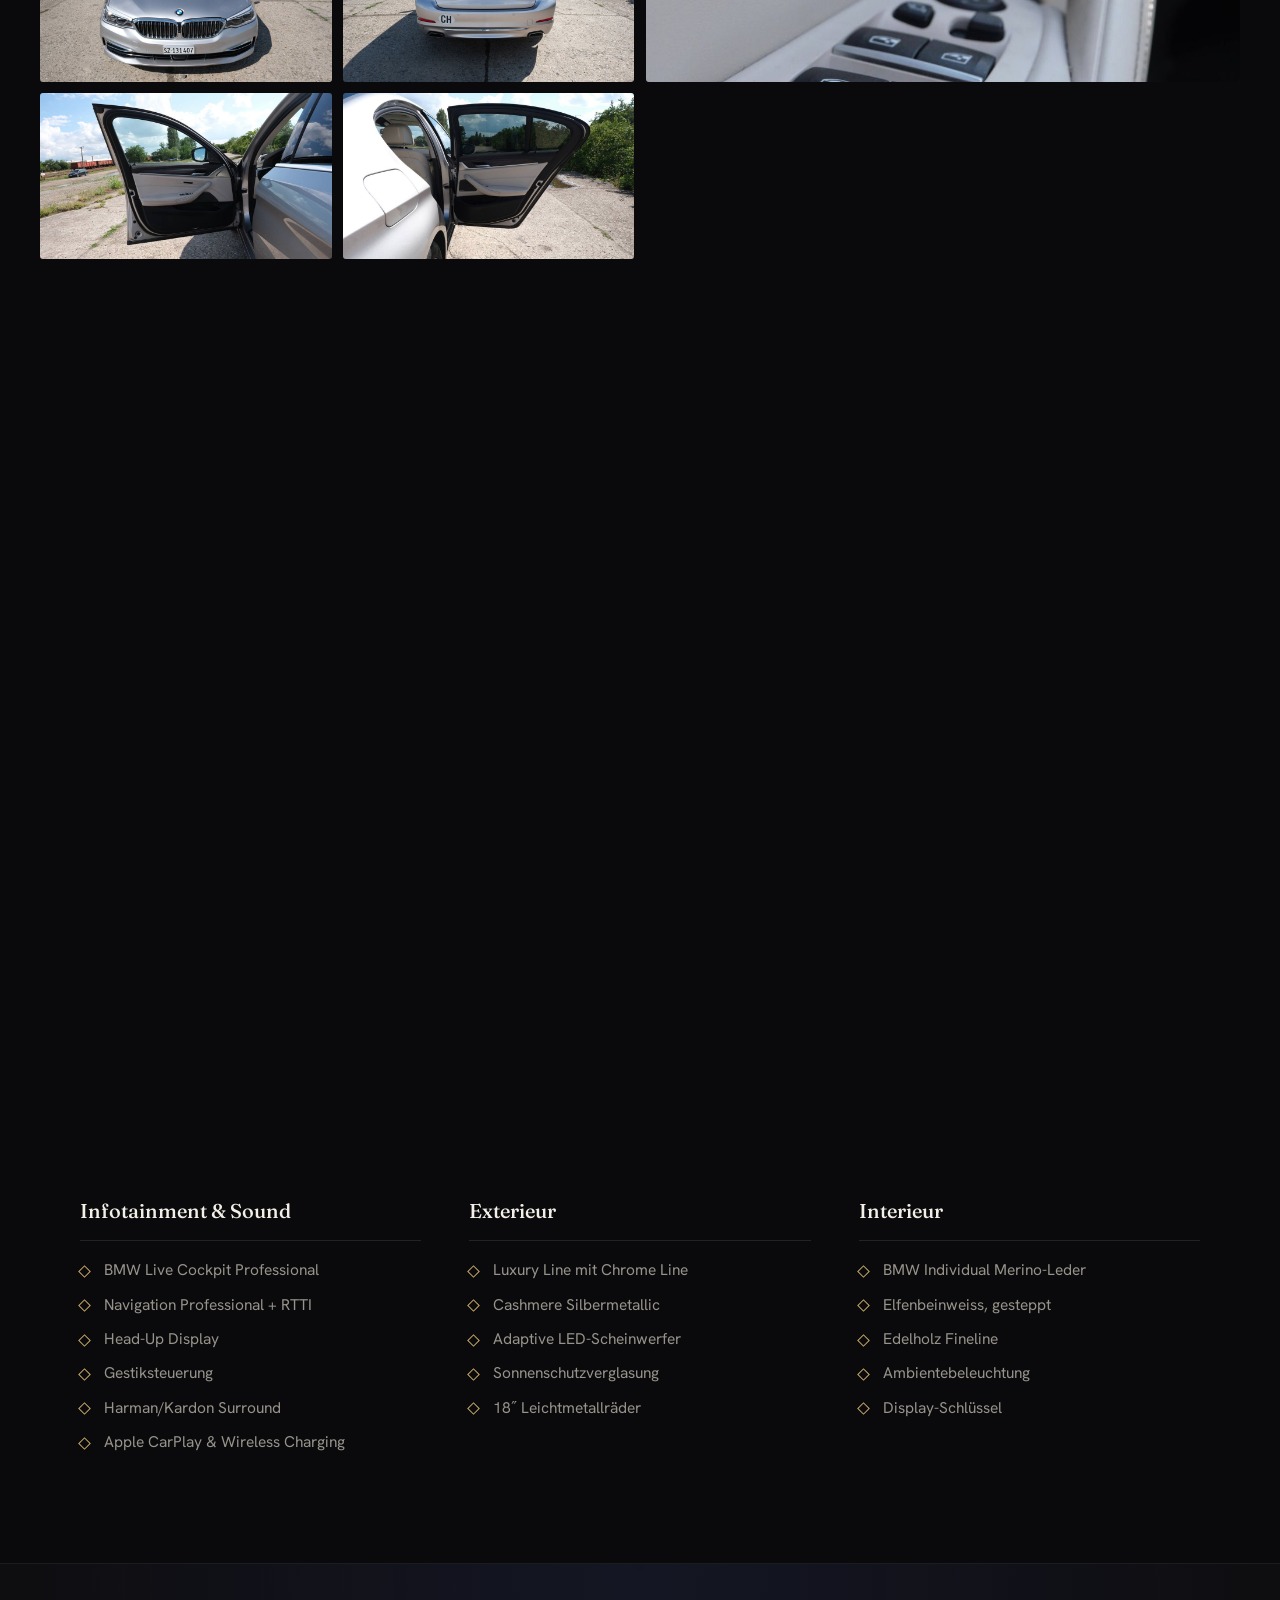
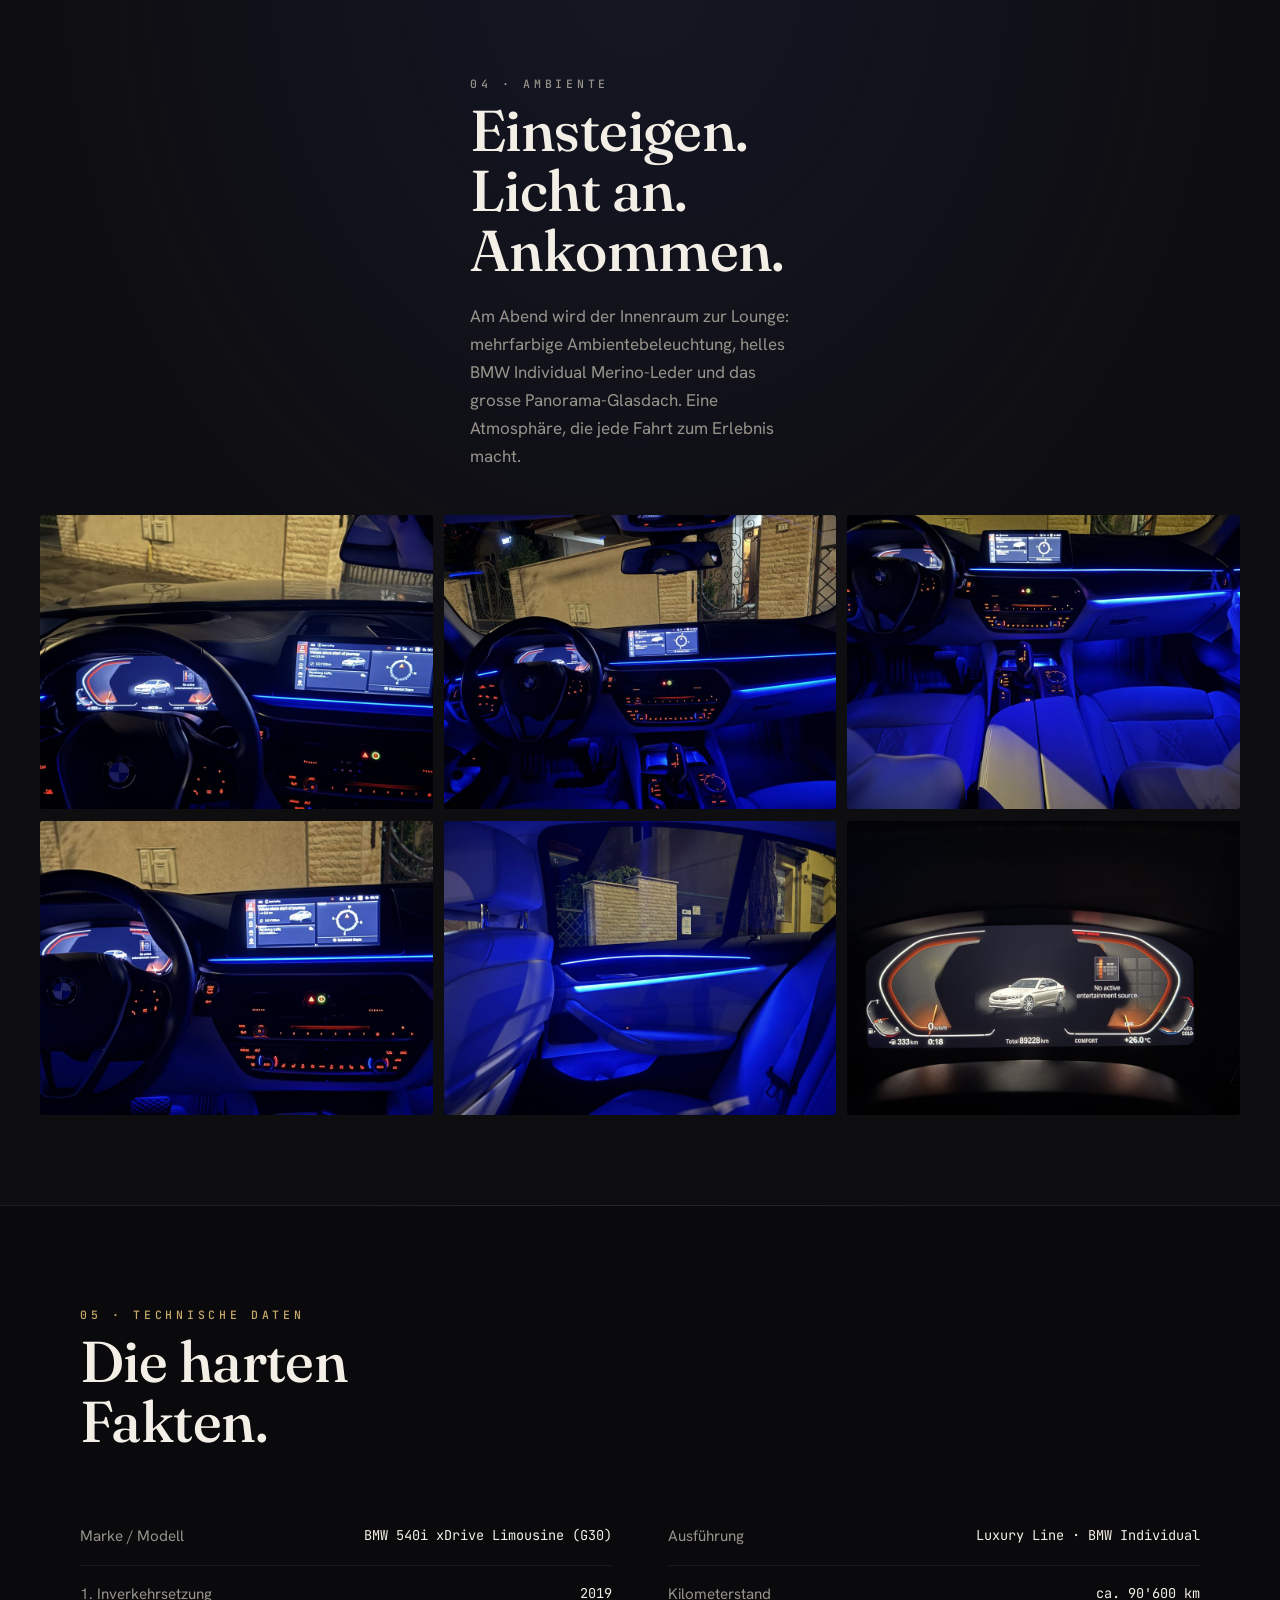
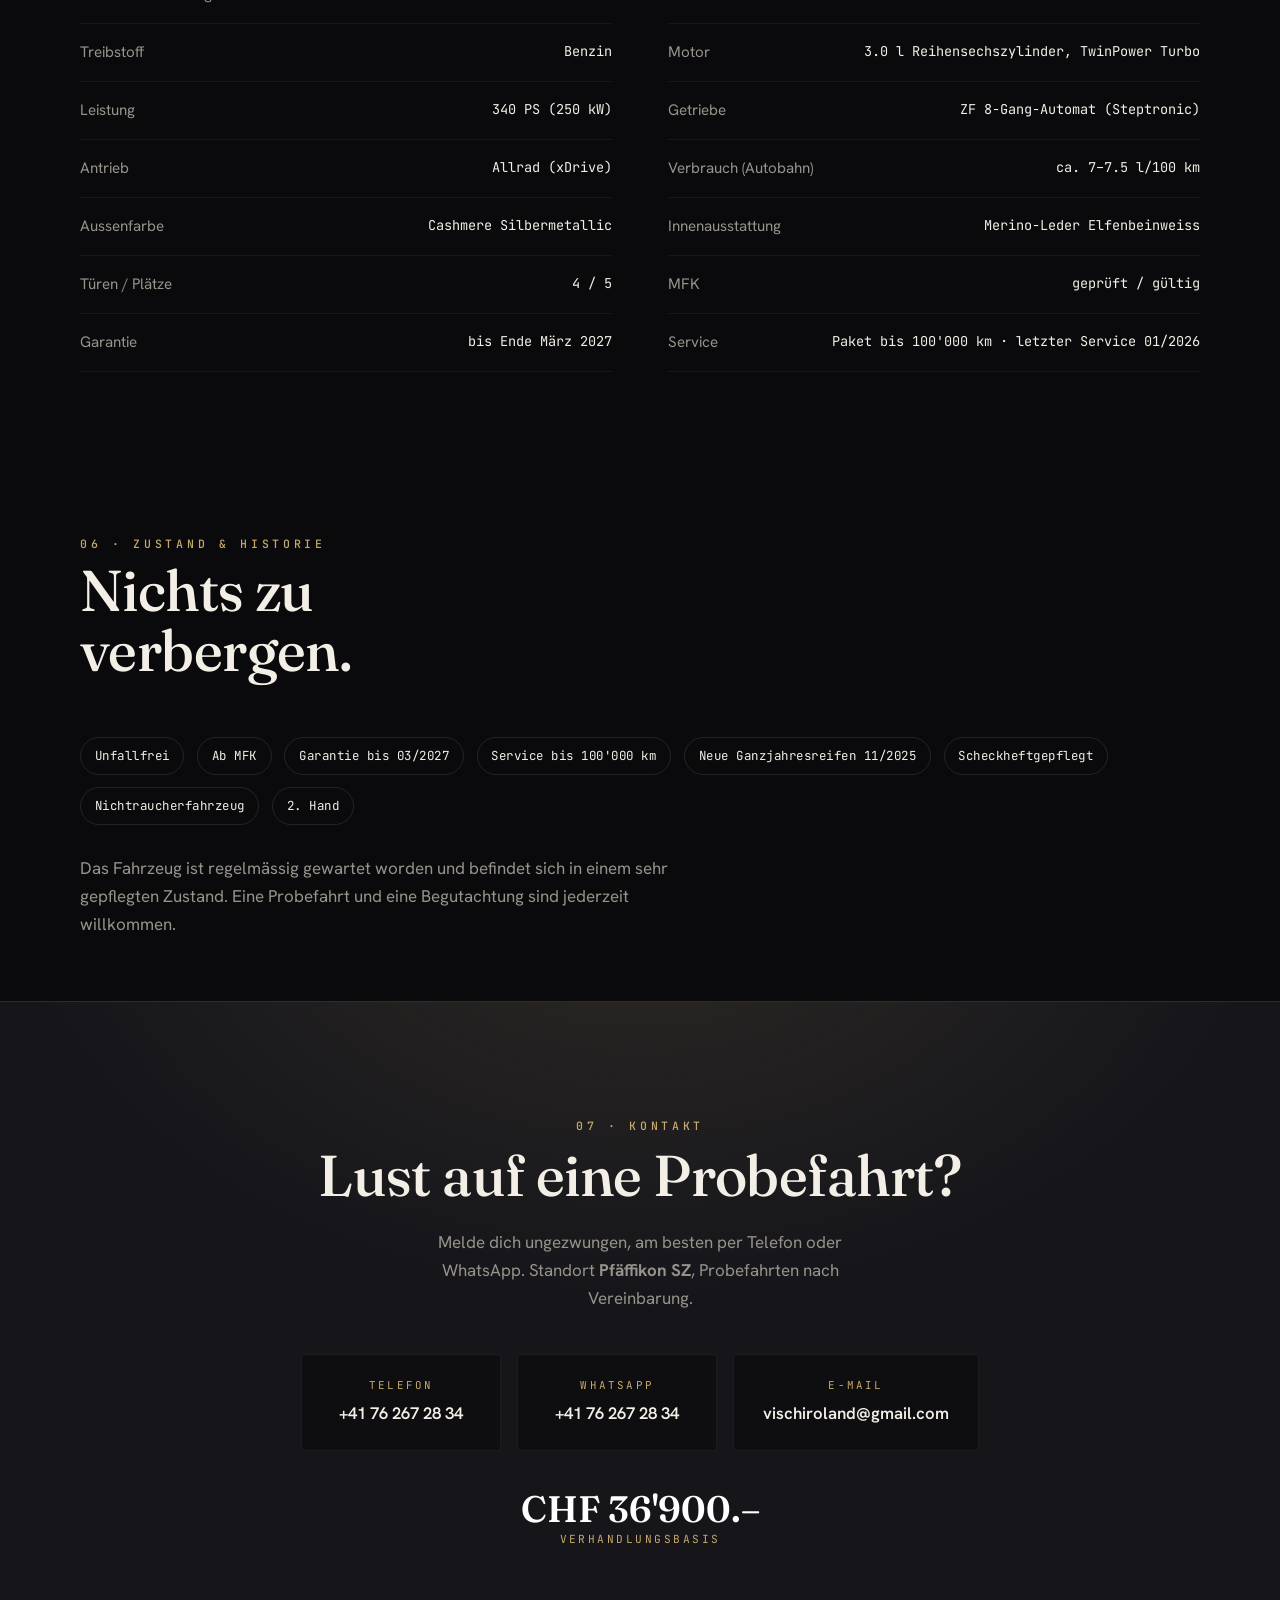
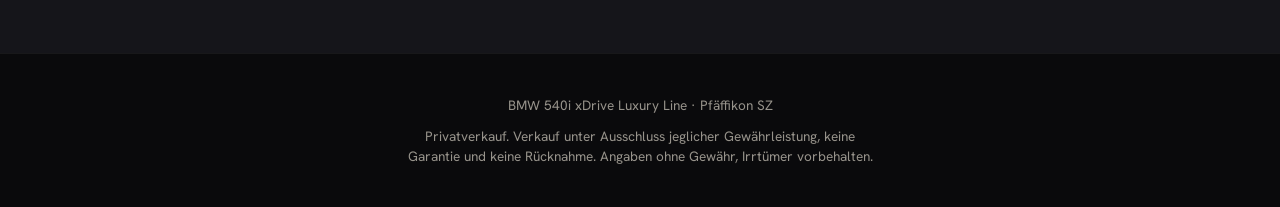
==== commit 94ec98f3: "Preis auf CHF 36'900.– anheben Aktualisiert in Landingpage (DE + EN), Inserat, README und Marktvergl" ====
--- a/site/index.html
+++ b/site/index.html
@@ -4,9 +4,9 @@
 <meta charset="utf-8">
 <meta name="viewport" content="width=device-width, initial-scale=1">
 <title>BMW 540i xDrive Luxury Line · Occasion, Pfäffikon SZ</title>
-<meta name="description" content="BMW 540i xDrive Luxury Line, 2019, ca. 90'600 km, 340 PS Reihensechszylinder. BMW Individual, Panoramadach, unfallfrei, ab MFK. CHF 34'900.– (VB). Standort Pfäffikon SZ.">
+<meta name="description" content="BMW 540i xDrive Luxury Line, 2019, ca. 90'600 km, 340 PS Reihensechszylinder. BMW Individual, Panoramadach, unfallfrei, ab MFK. CHF 36'900.– (VB). Standort Pfäffikon SZ.">
 <meta property="og:title" content="BMW 540i xDrive Luxury Line · Occasion">
-<meta property="og:description" content="340 PS Reihensechszylinder, xDrive, BMW Individual. 2019, ca. 90'600 km. CHF 34'900.– (VB).">
+<meta property="og:description" content="340 PS Reihensechszylinder, xDrive, BMW Individual. 2019, ca. 90'600 km. CHF 36'900.– (VB).">
 <meta property="og:image" content="assets/hero-front-left.jpg">
 <meta property="og:type" content="website">
 <link rel="preconnect" href="https://fonts.googleapis.com">
@@ -30,7 +30,7 @@
   </nav>
   <div class="nav__cta">
     <a href="en.html" class="nav__lang" aria-label="English version">EN</a>
-    <span class="nav__price">CHF 34'900.–</span>
+    <span class="nav__price">CHF 36'900.–</span>
     <a href="#kontakt" class="btn btn--gold btn--sm">Kontakt</a>
   </div>
 </header>
@@ -53,7 +53,7 @@
     </p>
     <div class="hero__row reveal" style="--d:.5s">
       <div class="pricetag">
-        <span class="pricetag__num">CHF 34'900.–</span>
+        <span class="pricetag__num">CHF 36'900.–</span>
         <span class="pricetag__note">Verhandlungsbasis</span>
       </div>
       <div class="hero__actions">
@@ -315,7 +315,7 @@
       </a>
     </div>
     <div class="pricetag pricetag--center">
-      <span class="pricetag__num">CHF 34'900.–</span>
+      <span class="pricetag__num">CHF 36'900.–</span>
       <span class="pricetag__note">Verhandlungsbasis</span>
     </div>
   </div>
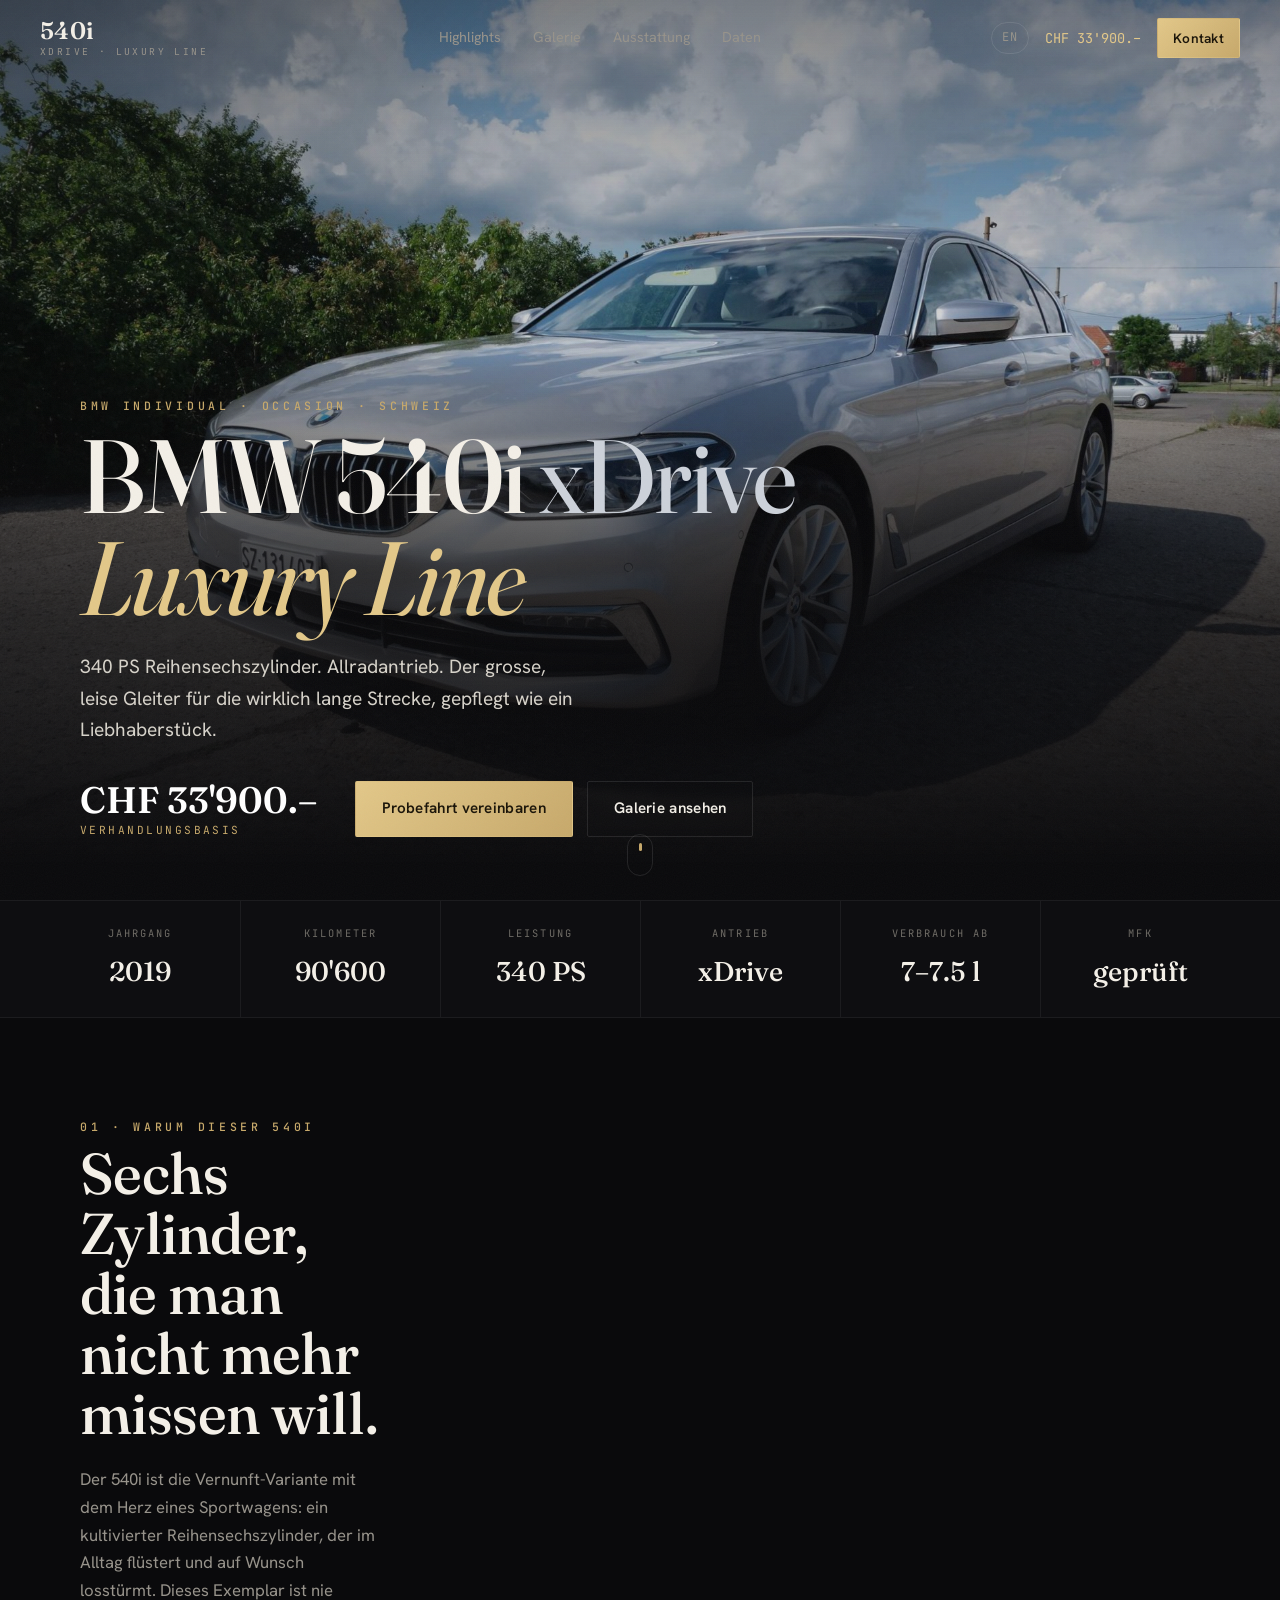
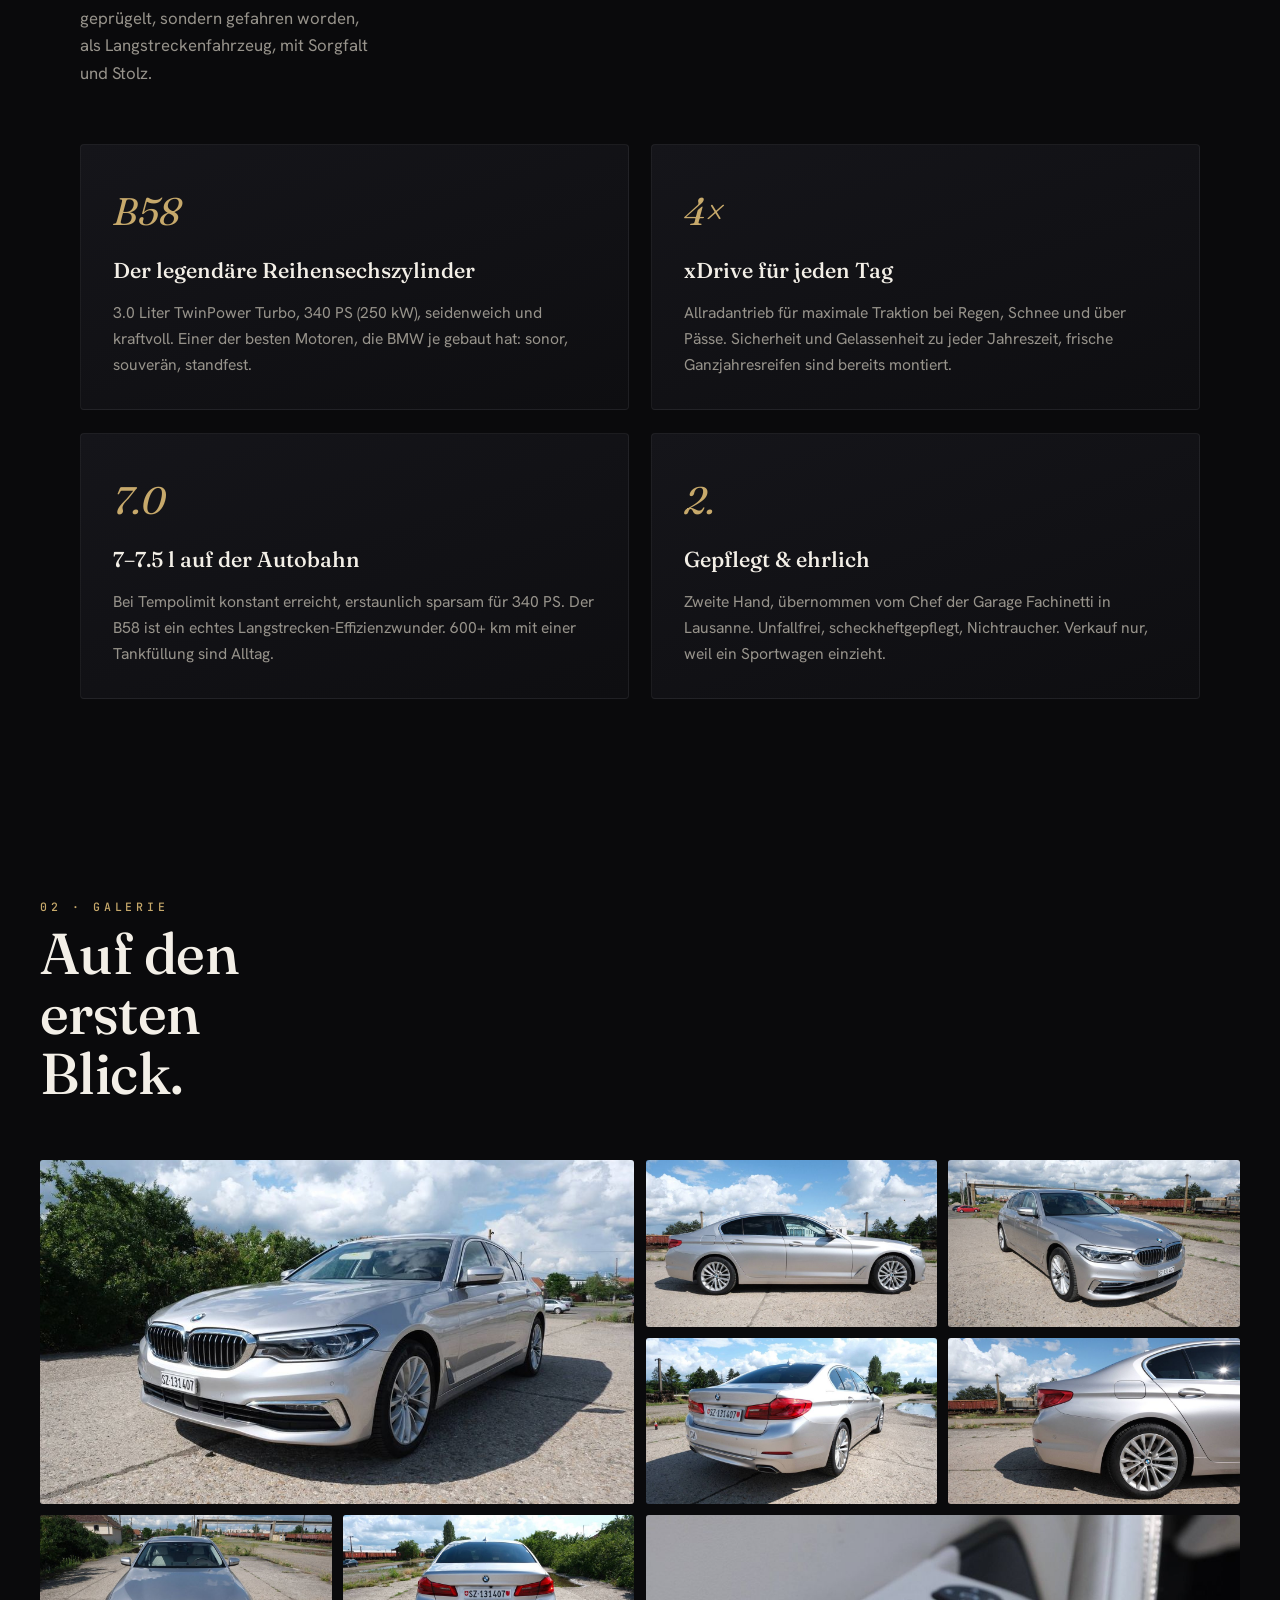
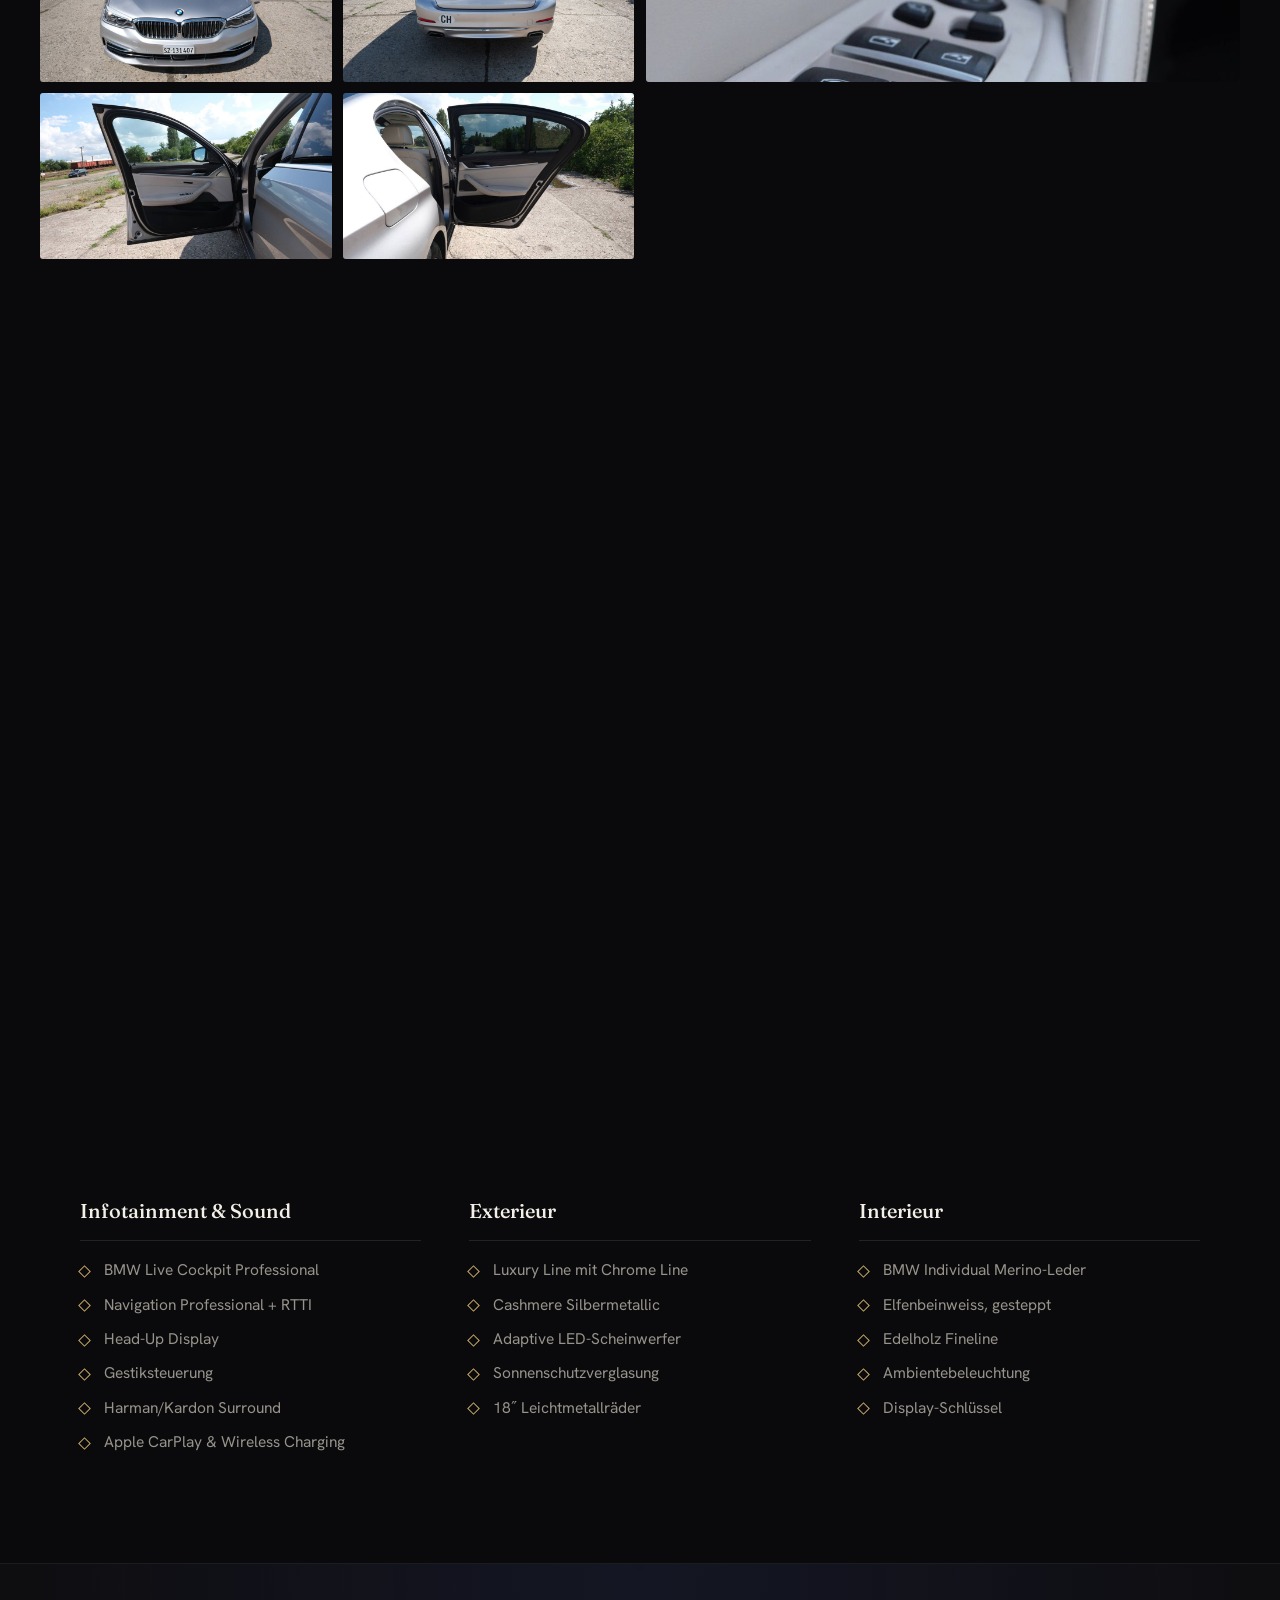
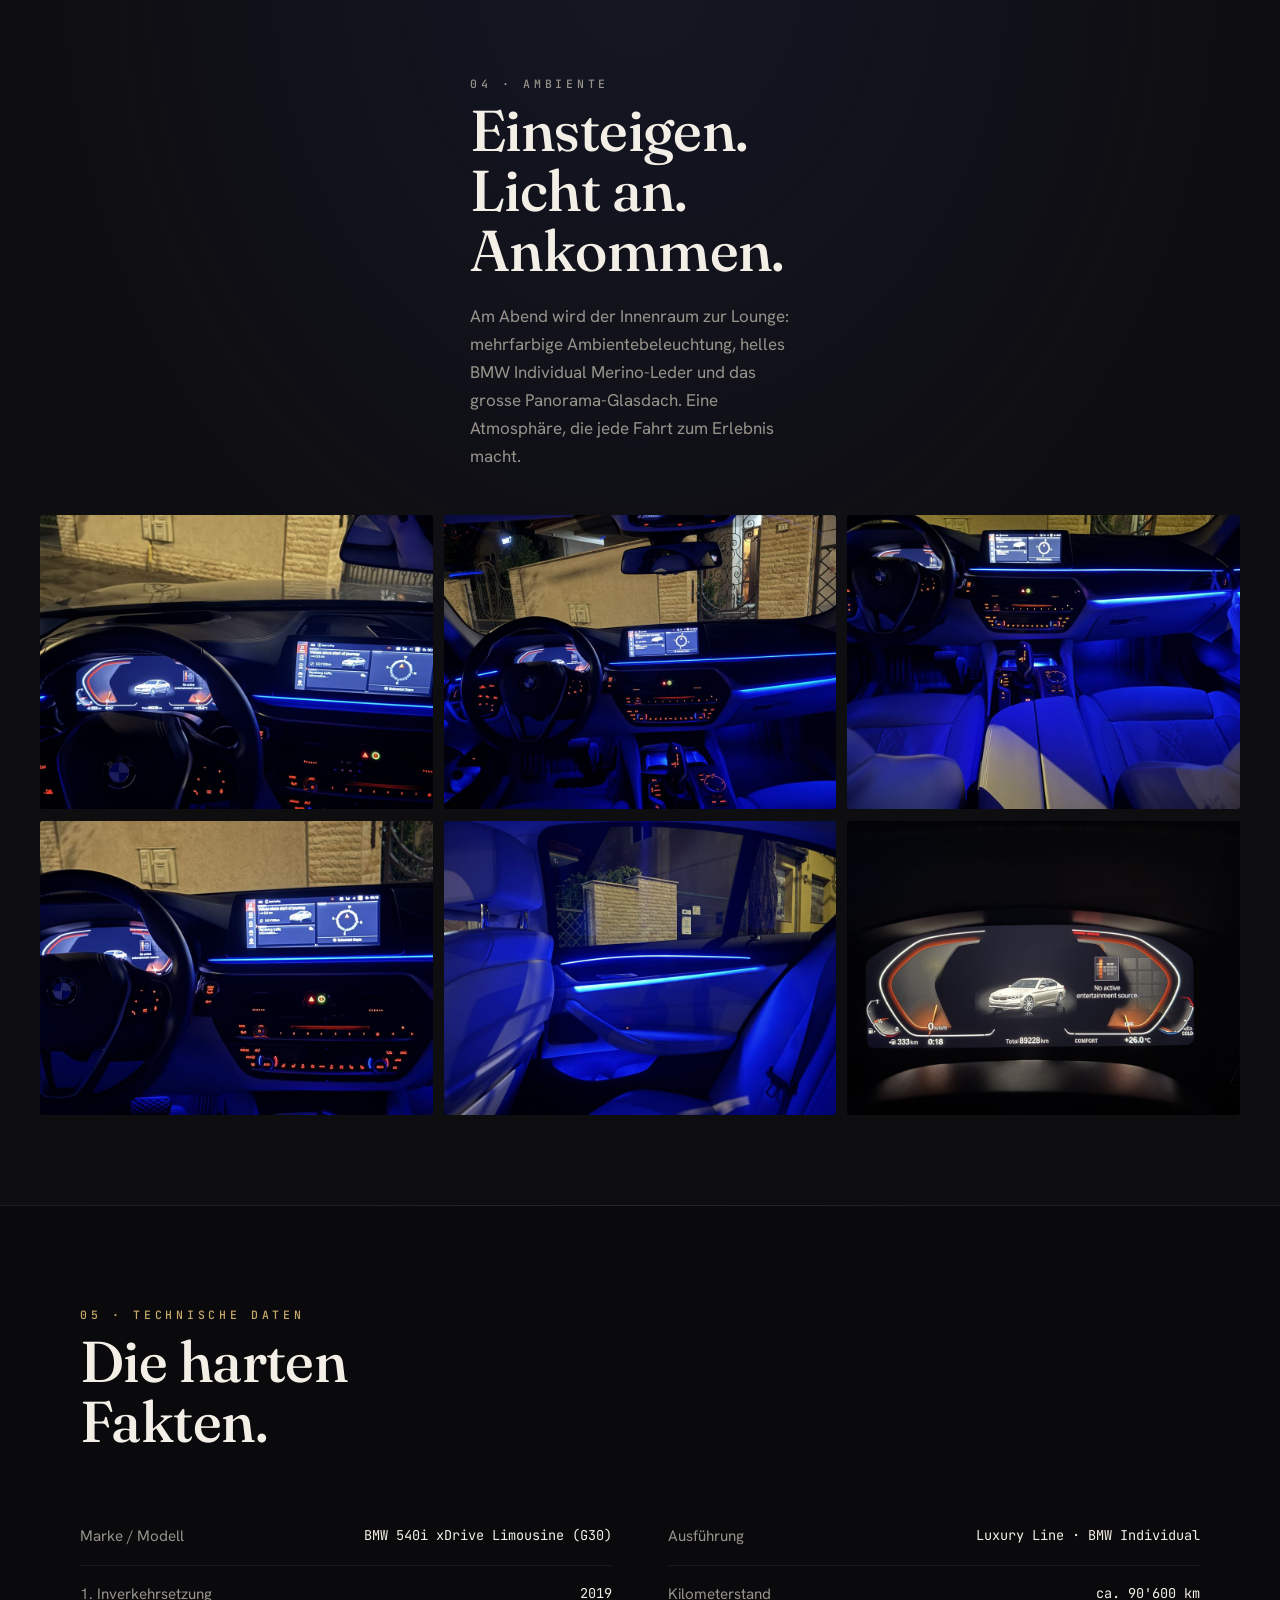
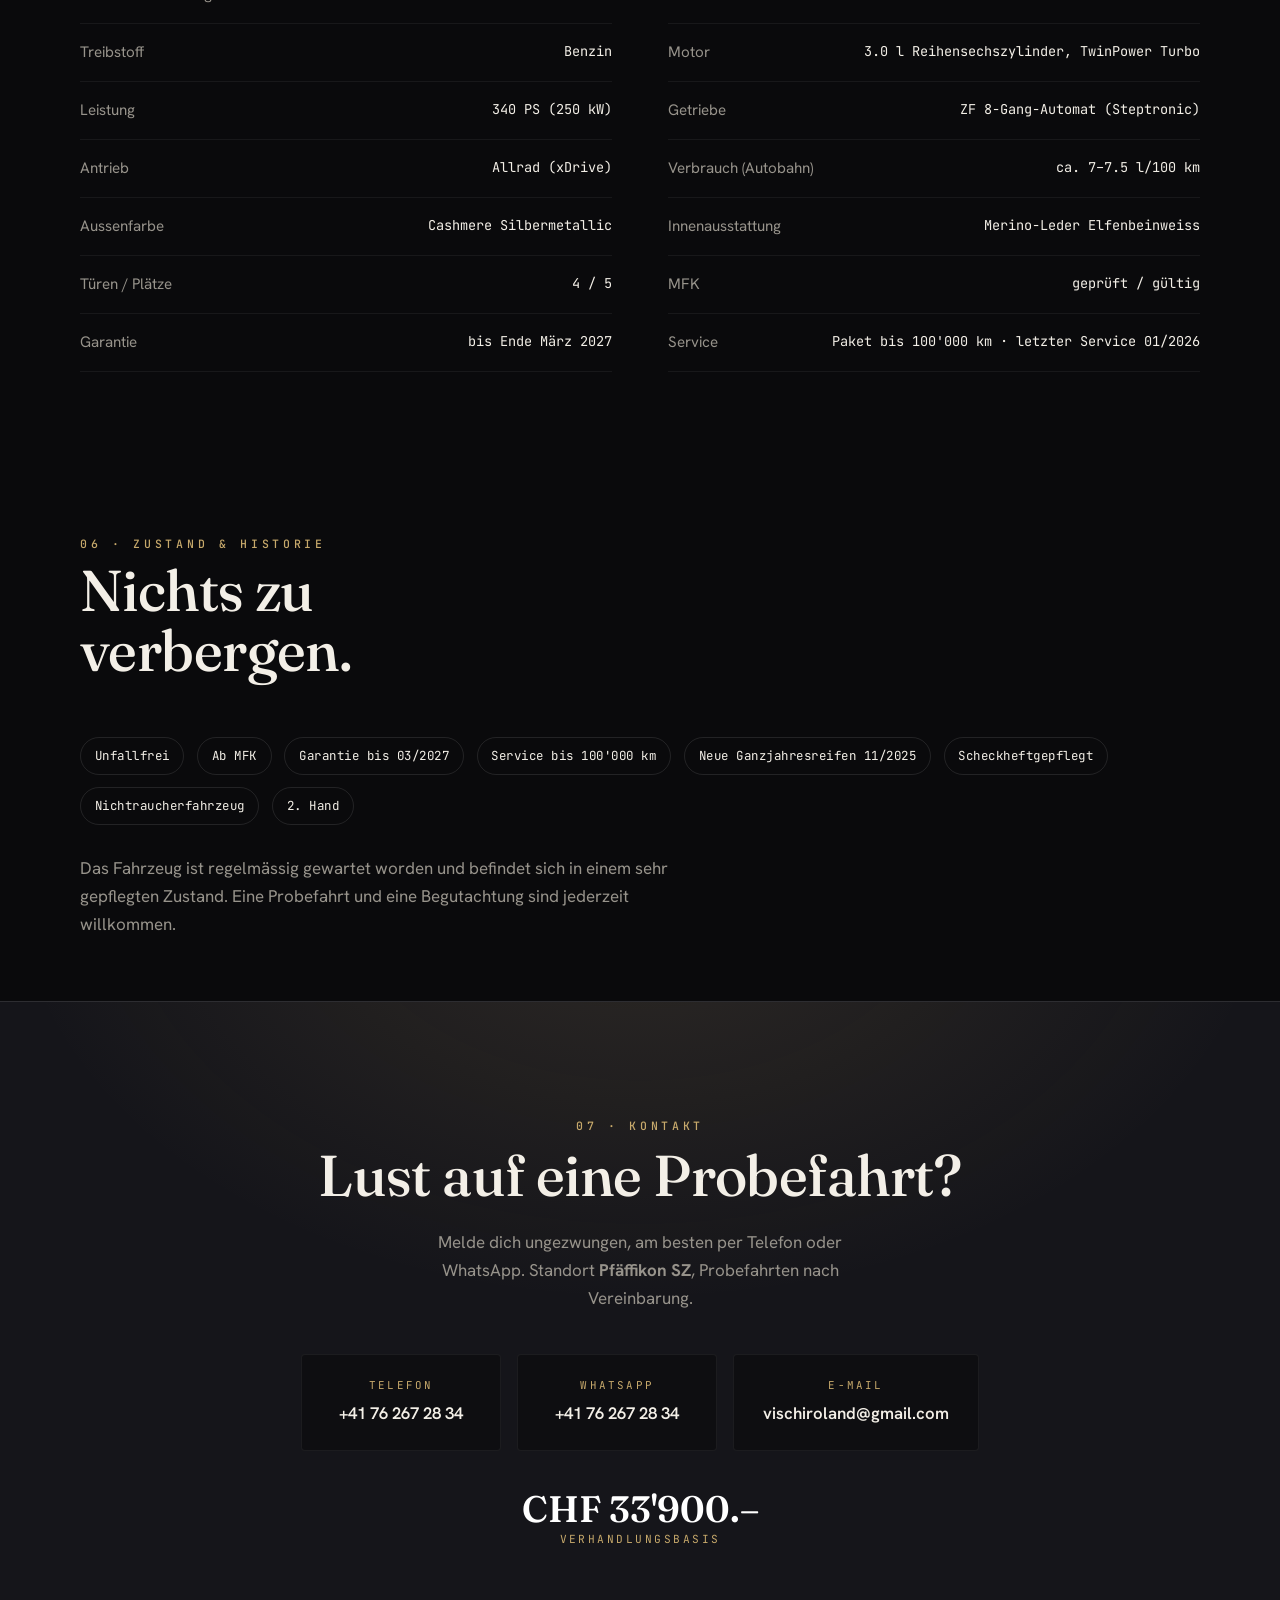
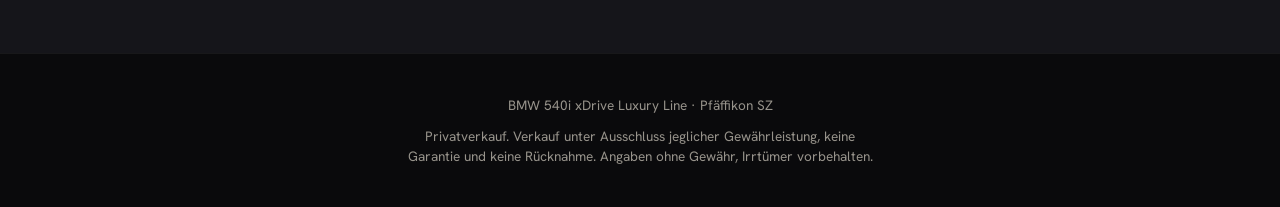
==== commit 77b2d98b: "Preis auf CHF 33'900.– anpassen Aktualisiert in Landingpage (DE + EN), Inserat, README und Marktverg" ====
--- a/site/index.html
+++ b/site/index.html
@@ -4,9 +4,9 @@
 <meta charset="utf-8">
 <meta name="viewport" content="width=device-width, initial-scale=1">
 <title>BMW 540i xDrive Luxury Line · Occasion, Pfäffikon SZ</title>
-<meta name="description" content="BMW 540i xDrive Luxury Line, 2019, ca. 90'600 km, 340 PS Reihensechszylinder. BMW Individual, Panoramadach, unfallfrei, ab MFK. CHF 36'900.– (VB). Standort Pfäffikon SZ.">
+<meta name="description" content="BMW 540i xDrive Luxury Line, 2019, ca. 90'600 km, 340 PS Reihensechszylinder. BMW Individual, Panoramadach, unfallfrei, ab MFK. CHF 33'900.– (VB). Standort Pfäffikon SZ.">
 <meta property="og:title" content="BMW 540i xDrive Luxury Line · Occasion">
-<meta property="og:description" content="340 PS Reihensechszylinder, xDrive, BMW Individual. 2019, ca. 90'600 km. CHF 36'900.– (VB).">
+<meta property="og:description" content="340 PS Reihensechszylinder, xDrive, BMW Individual. 2019, ca. 90'600 km. CHF 33'900.– (VB).">
 <meta property="og:image" content="assets/hero-front-left.jpg">
 <meta property="og:type" content="website">
 <link rel="preconnect" href="https://fonts.googleapis.com">
@@ -30,7 +30,7 @@
   </nav>
   <div class="nav__cta">
     <a href="en.html" class="nav__lang" aria-label="English version">EN</a>
-    <span class="nav__price">CHF 36'900.–</span>
+    <span class="nav__price">CHF 33'900.–</span>
     <a href="#kontakt" class="btn btn--gold btn--sm">Kontakt</a>
   </div>
 </header>
@@ -53,7 +53,7 @@
     </p>
     <div class="hero__row reveal" style="--d:.5s">
       <div class="pricetag">
-        <span class="pricetag__num">CHF 36'900.–</span>
+        <span class="pricetag__num">CHF 33'900.–</span>
         <span class="pricetag__note">Verhandlungsbasis</span>
       </div>
       <div class="hero__actions">
@@ -315,7 +315,7 @@
       </a>
     </div>
     <div class="pricetag pricetag--center">
-      <span class="pricetag__num">CHF 36'900.–</span>
+      <span class="pricetag__num">CHF 33'900.–</span>
       <span class="pricetag__note">Verhandlungsbasis</span>
     </div>
   </div>
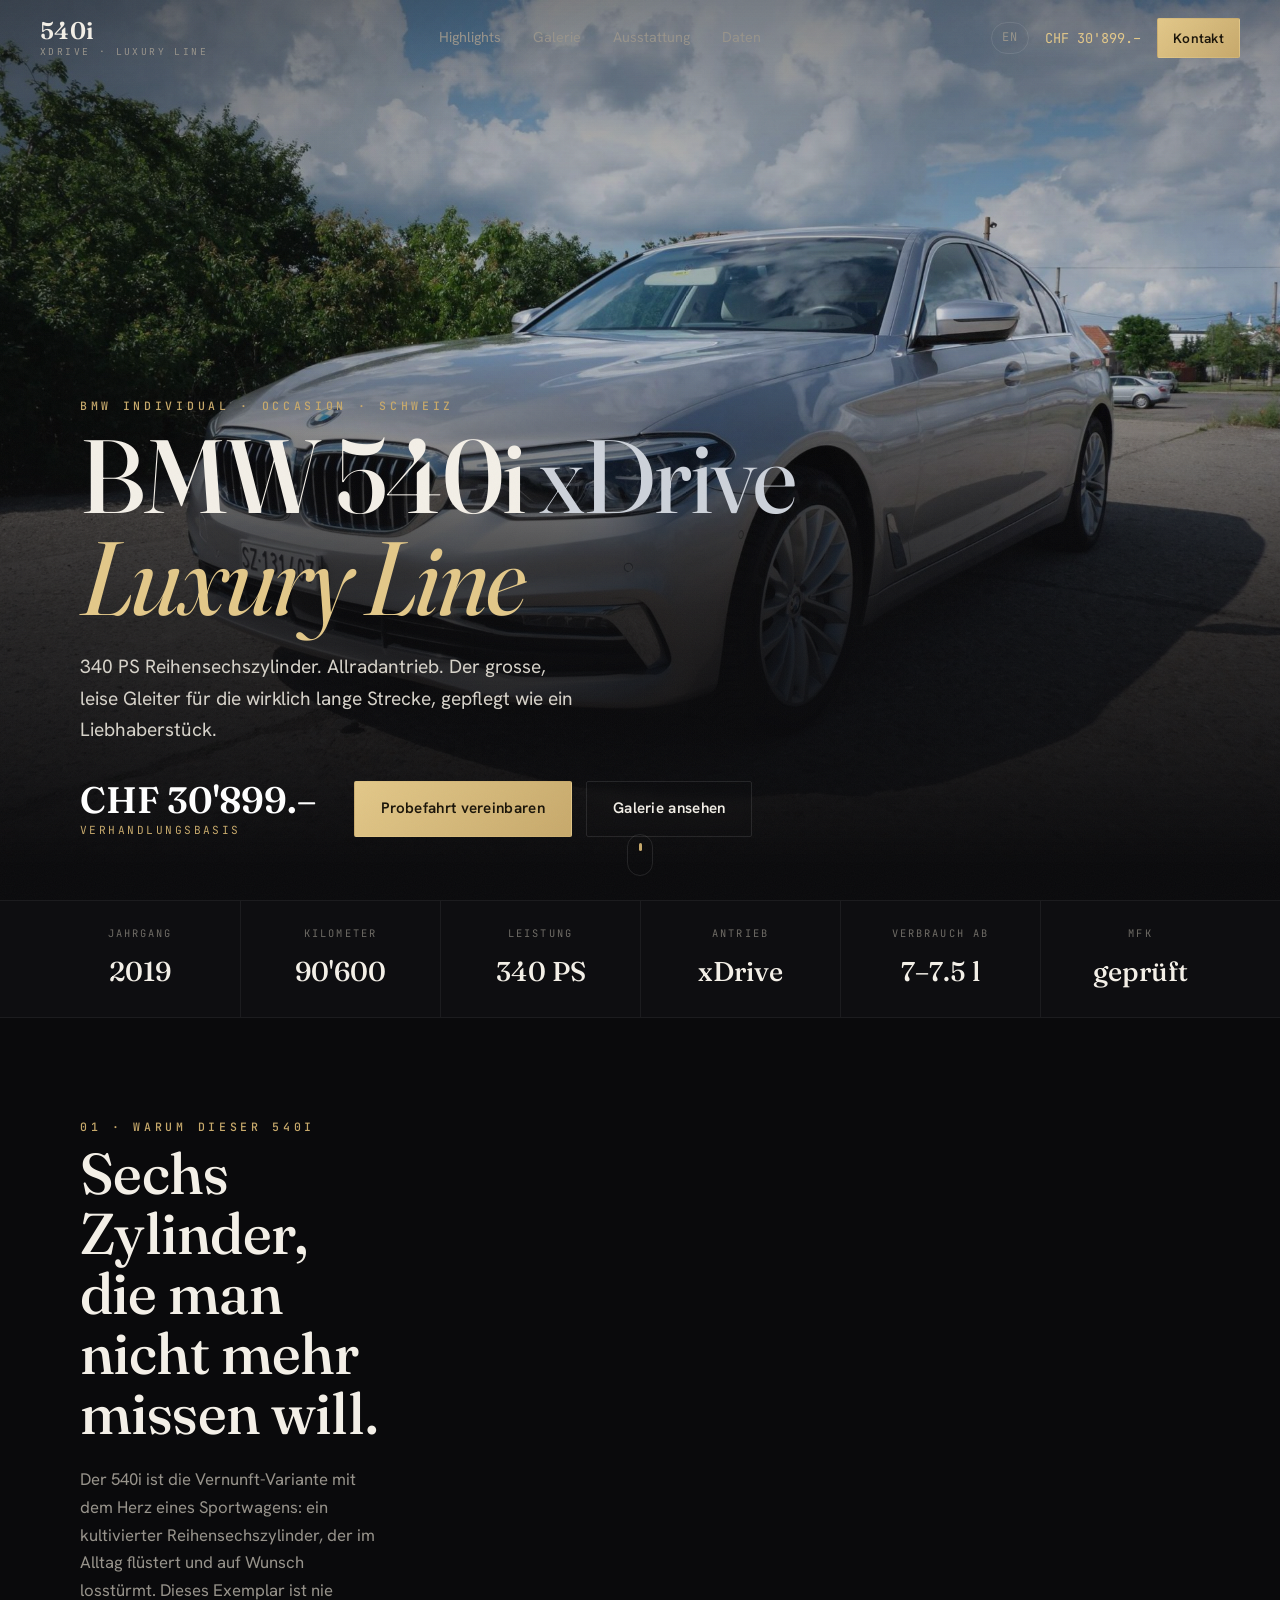
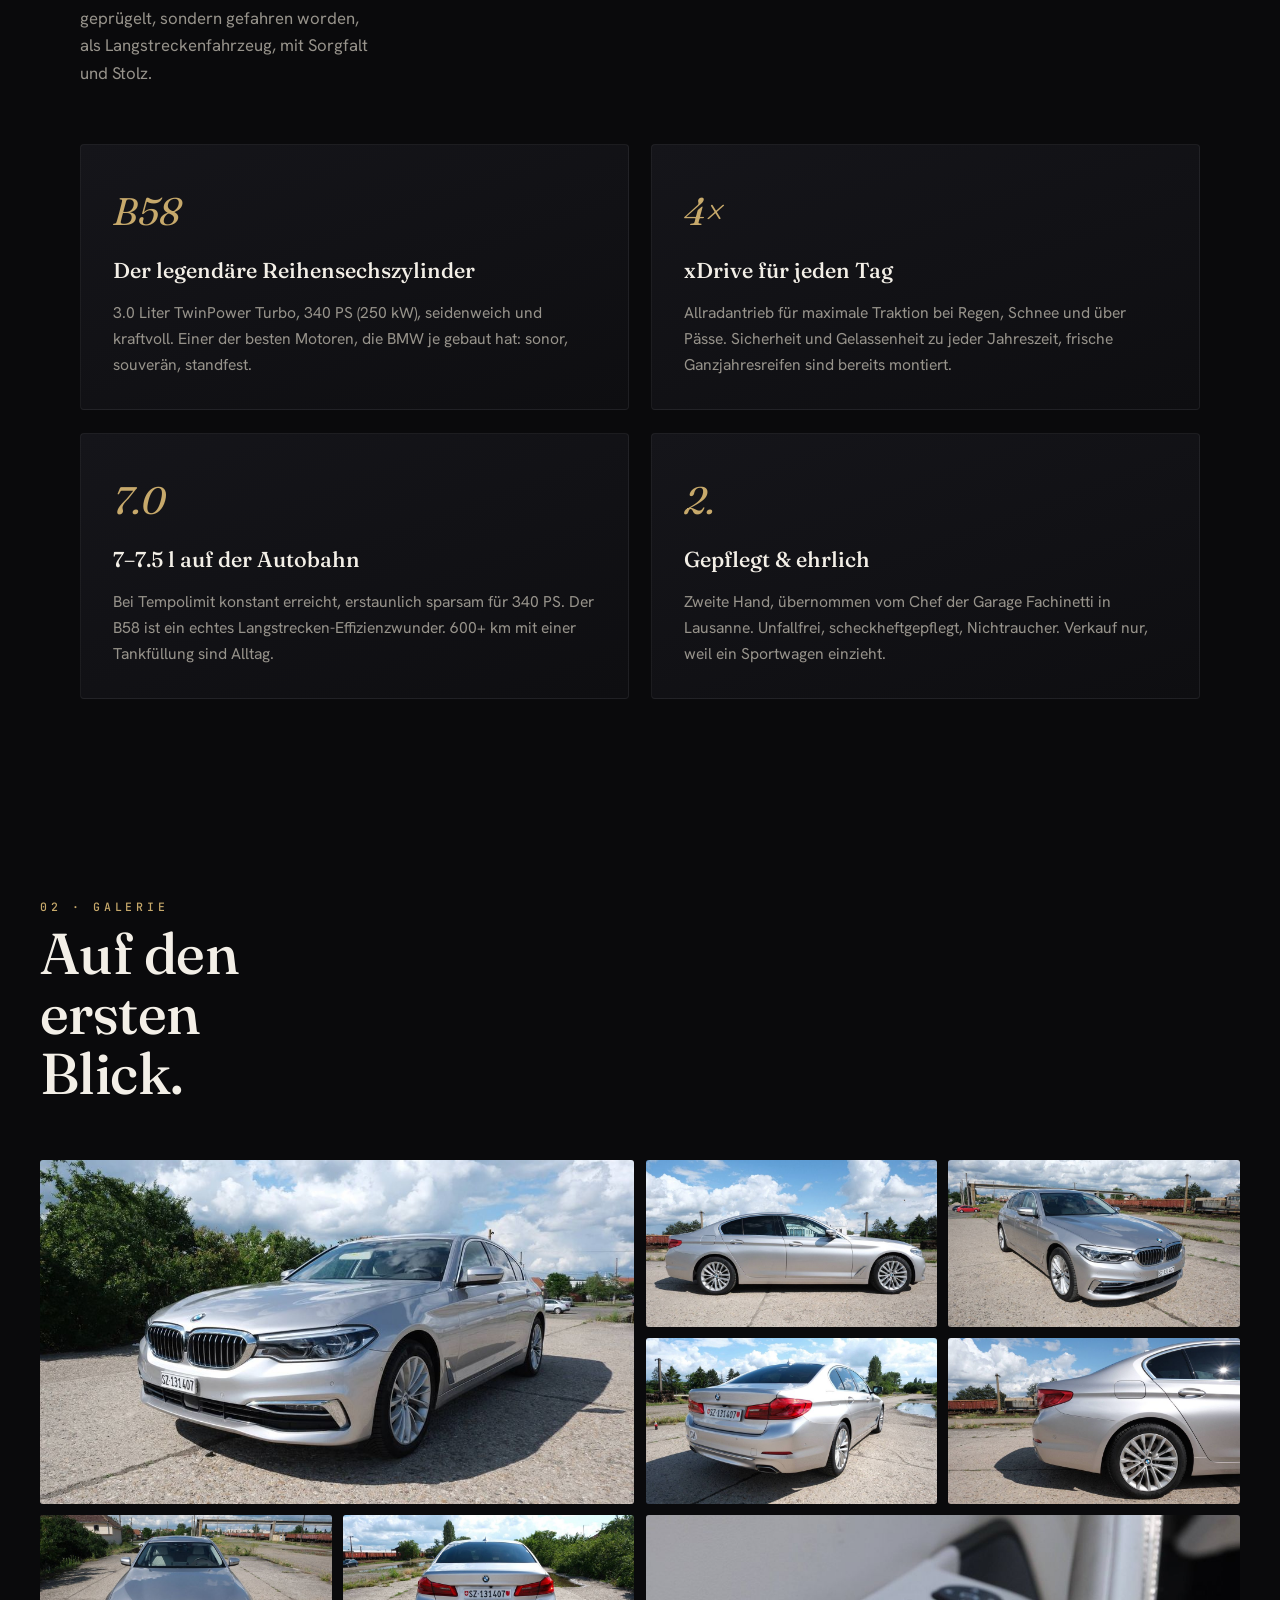
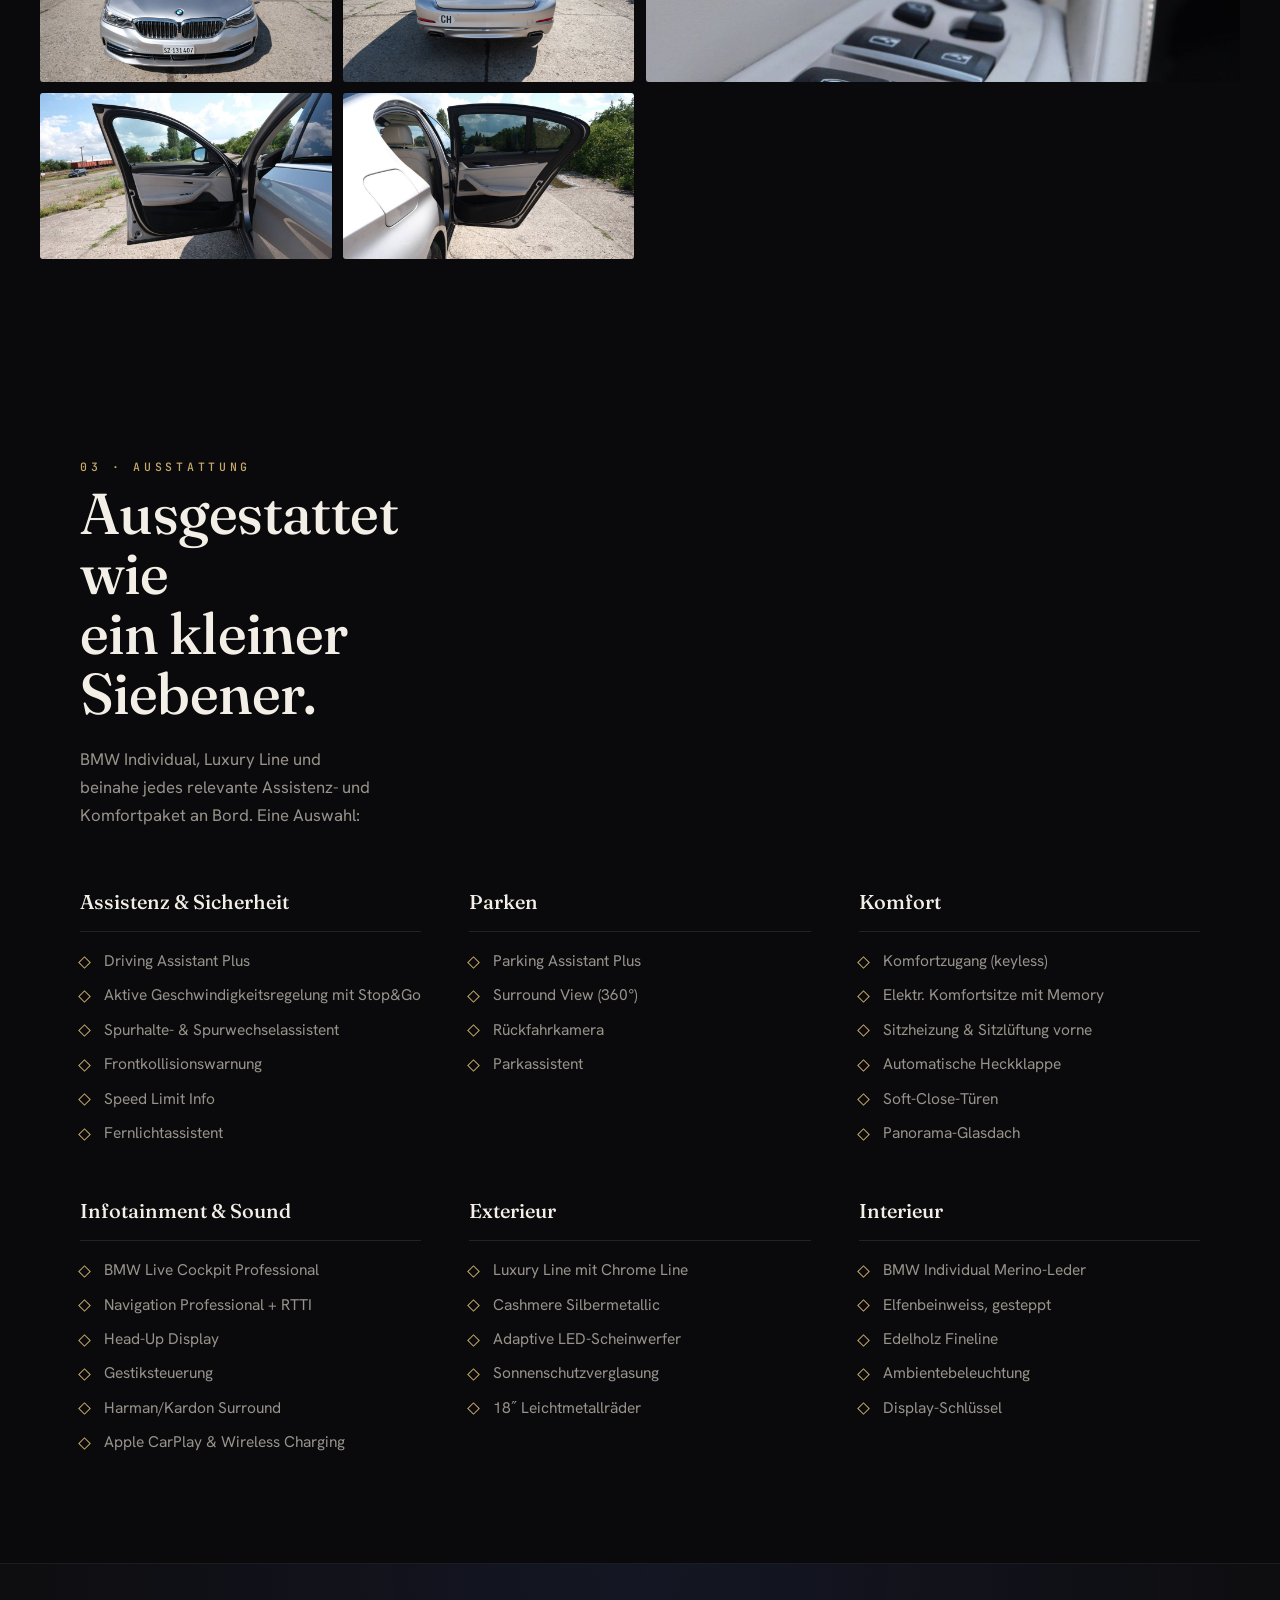
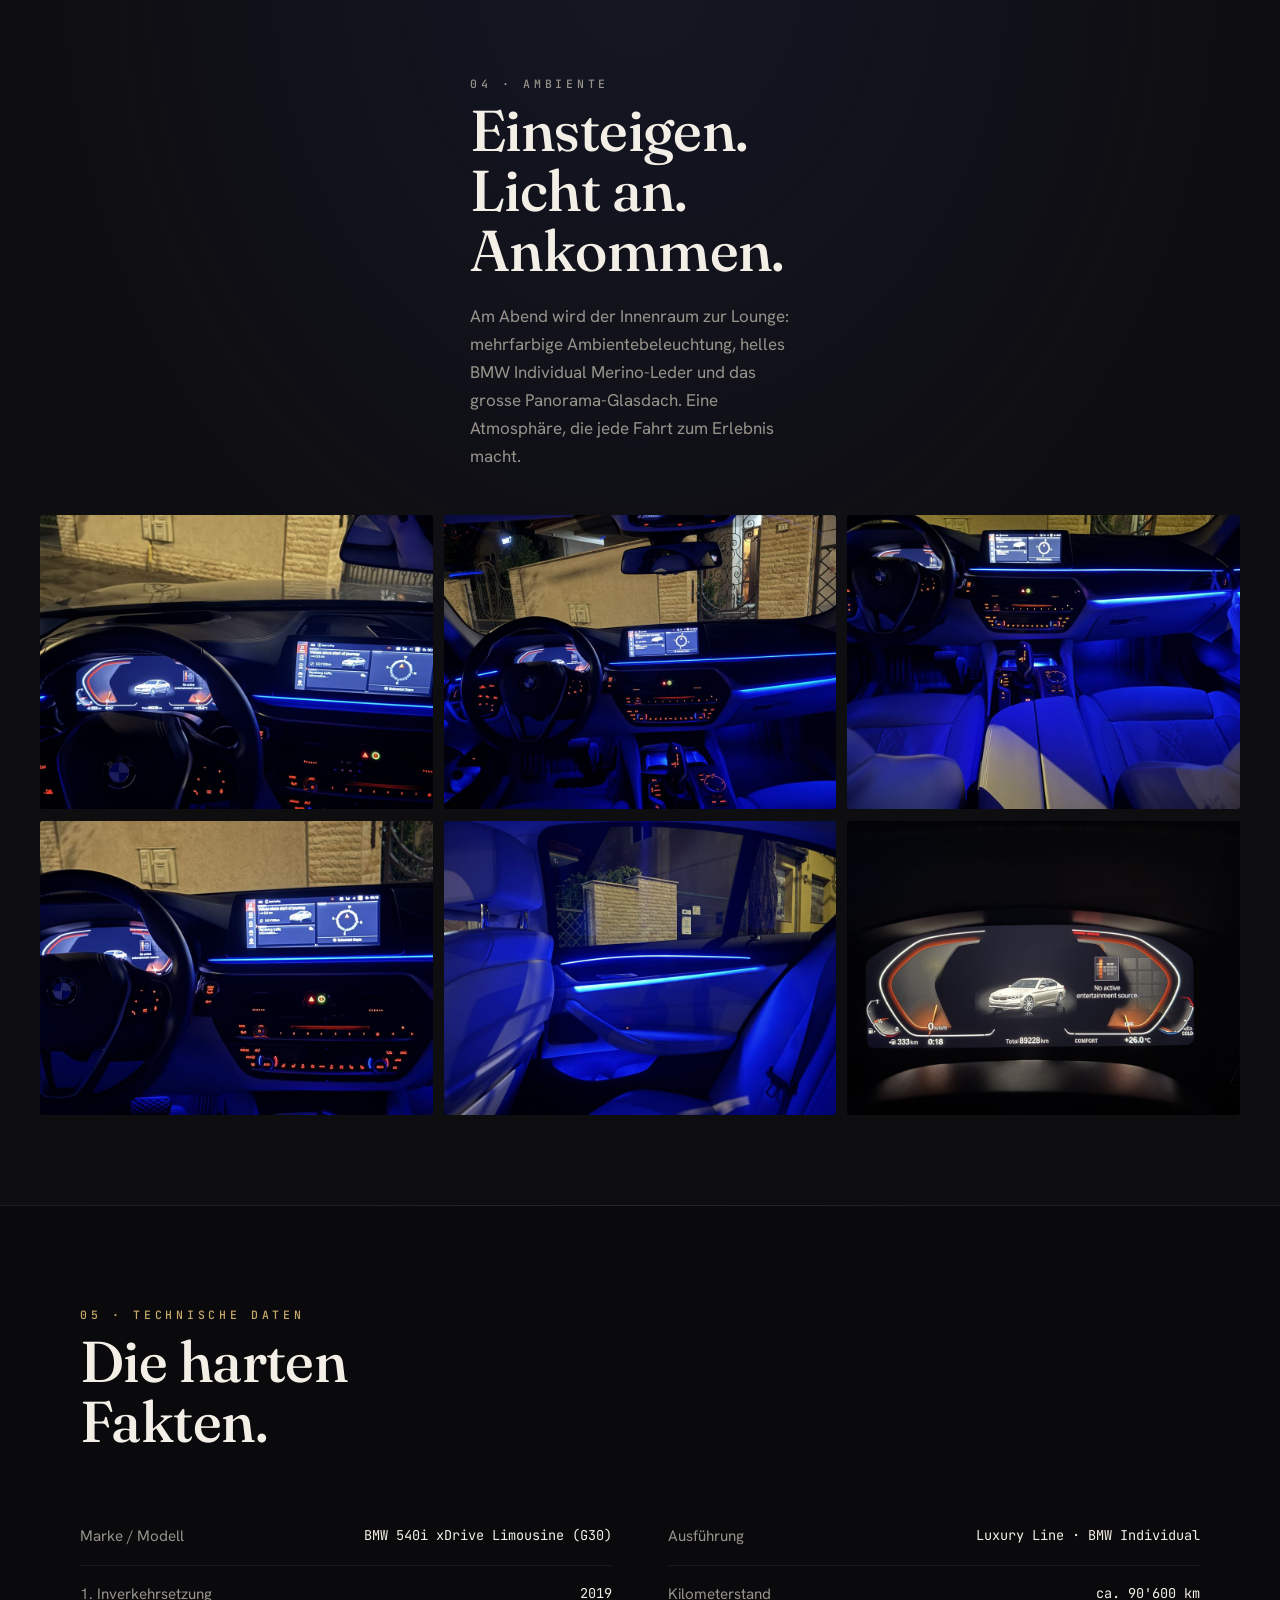
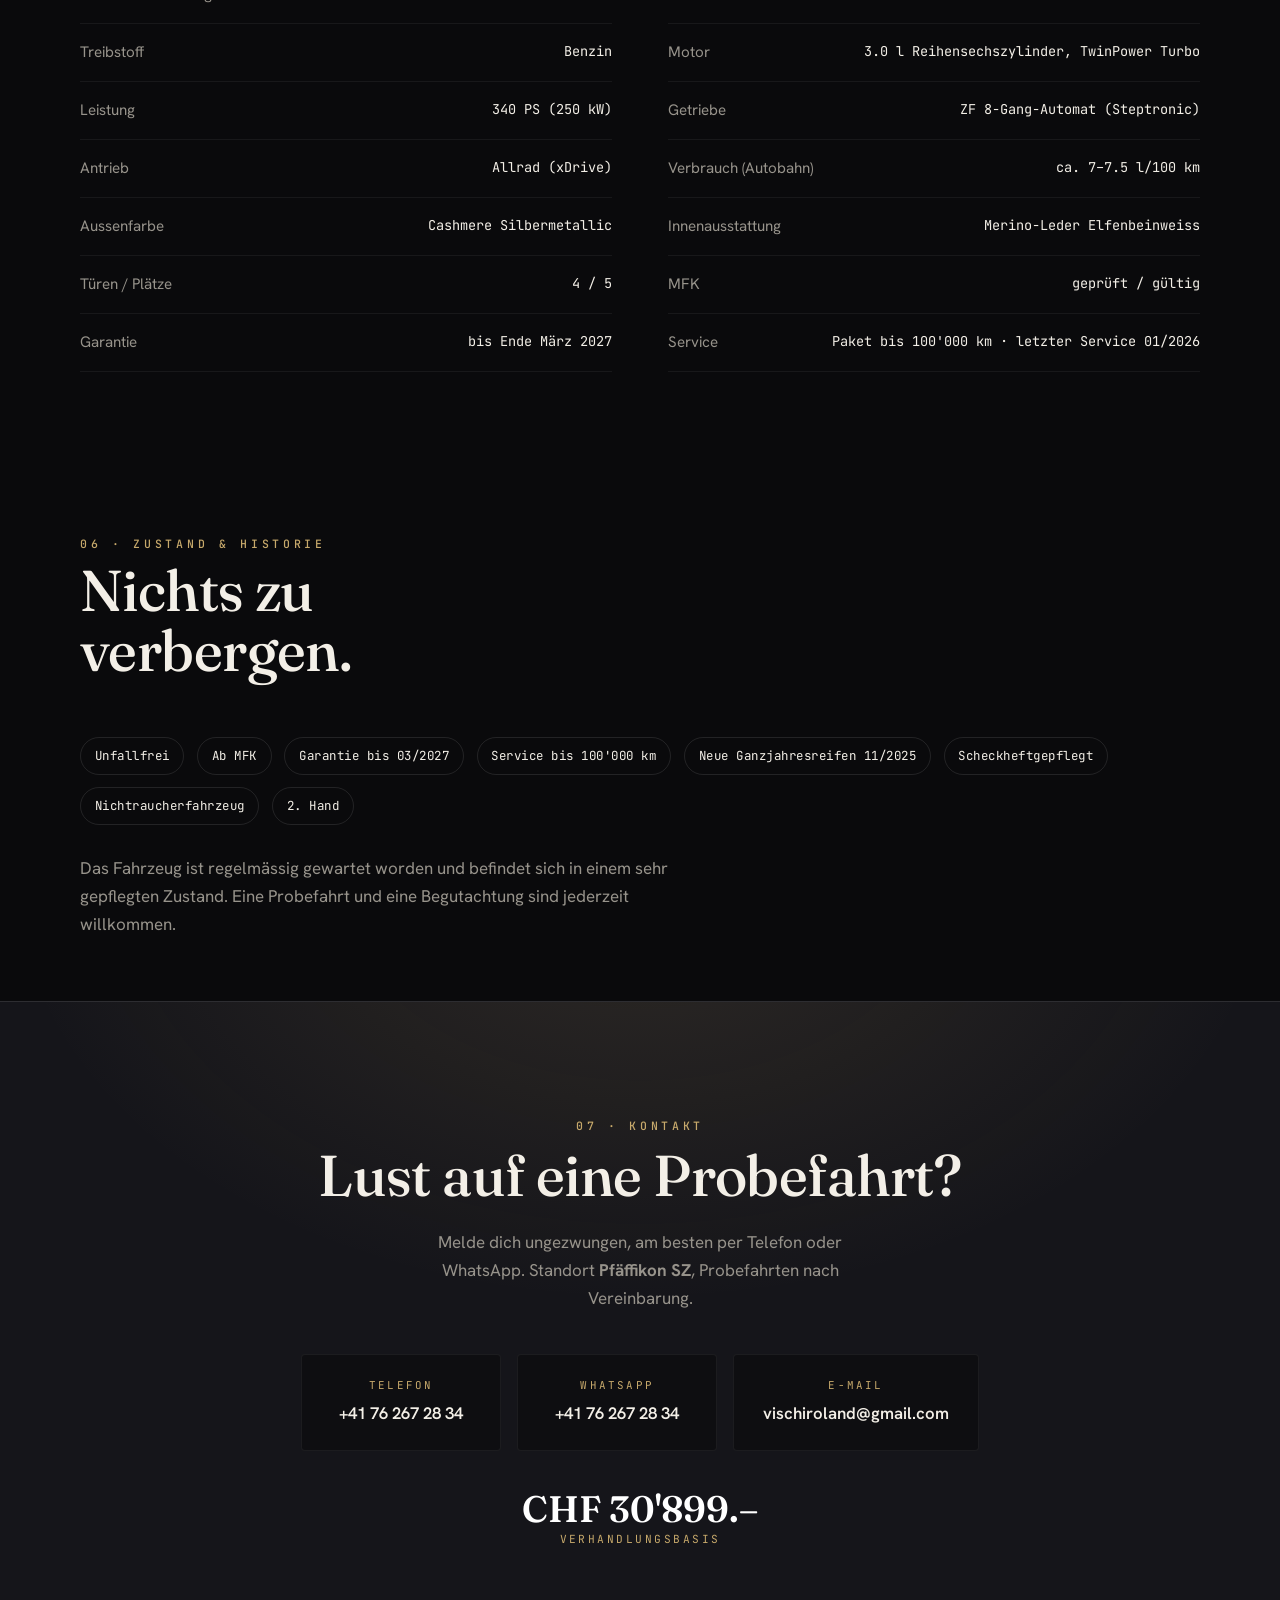
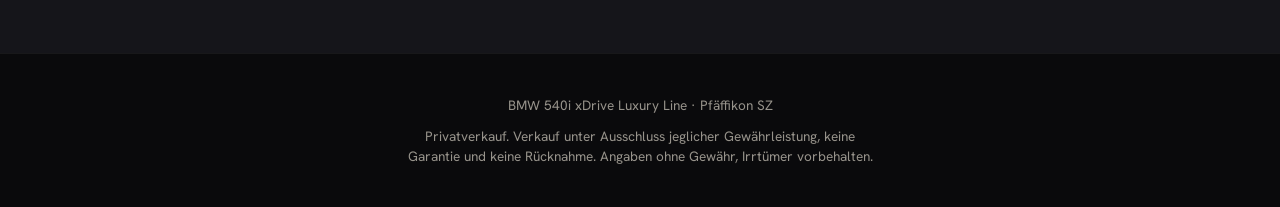
==== commit 38d3f858: "Preis auf CHF 30'899.– anpassen Co-Authored-By: Claude Opus 4.8 <noreply@anthropic.com>" ====
--- a/site/index.html
+++ b/site/index.html
@@ -4,9 +4,9 @@
 <meta charset="utf-8">
 <meta name="viewport" content="width=device-width, initial-scale=1">
 <title>BMW 540i xDrive Luxury Line · Occasion, Pfäffikon SZ</title>
-<meta name="description" content="BMW 540i xDrive Luxury Line, 2019, ca. 90'600 km, 340 PS Reihensechszylinder. BMW Individual, Panoramadach, unfallfrei, ab MFK. CHF 33'900.– (VB). Standort Pfäffikon SZ.">
+<meta name="description" content="BMW 540i xDrive Luxury Line, 2019, ca. 90'600 km, 340 PS Reihensechszylinder. BMW Individual, Panoramadach, unfallfrei, ab MFK. CHF 30'899.– (VB). Standort Pfäffikon SZ.">
 <meta property="og:title" content="BMW 540i xDrive Luxury Line · Occasion">
-<meta property="og:description" content="340 PS Reihensechszylinder, xDrive, BMW Individual. 2019, ca. 90'600 km. CHF 33'900.– (VB).">
+<meta property="og:description" content="340 PS Reihensechszylinder, xDrive, BMW Individual. 2019, ca. 90'600 km. CHF 30'899.– (VB).">
 <meta property="og:image" content="assets/hero-front-left.jpg">
 <meta property="og:type" content="website">
 <link rel="preconnect" href="https://fonts.googleapis.com">
@@ -30,7 +30,7 @@
   </nav>
   <div class="nav__cta">
     <a href="en.html" class="nav__lang" aria-label="English version">EN</a>
-    <span class="nav__price">CHF 33'900.–</span>
+    <span class="nav__price">CHF 30'899.–</span>
     <a href="#kontakt" class="btn btn--gold btn--sm">Kontakt</a>
   </div>
 </header>
@@ -53,7 +53,7 @@
     </p>
     <div class="hero__row reveal" style="--d:.5s">
       <div class="pricetag">
-        <span class="pricetag__num">CHF 33'900.–</span>
+        <span class="pricetag__num">CHF 30'899.–</span>
         <span class="pricetag__note">Verhandlungsbasis</span>
       </div>
       <div class="hero__actions">
@@ -315,7 +315,7 @@
       </a>
     </div>
     <div class="pricetag pricetag--center">
-      <span class="pricetag__num">CHF 33'900.–</span>
+      <span class="pricetag__num">CHF 30'899.–</span>
       <span class="pricetag__note">Verhandlungsbasis</span>
     </div>
   </div>
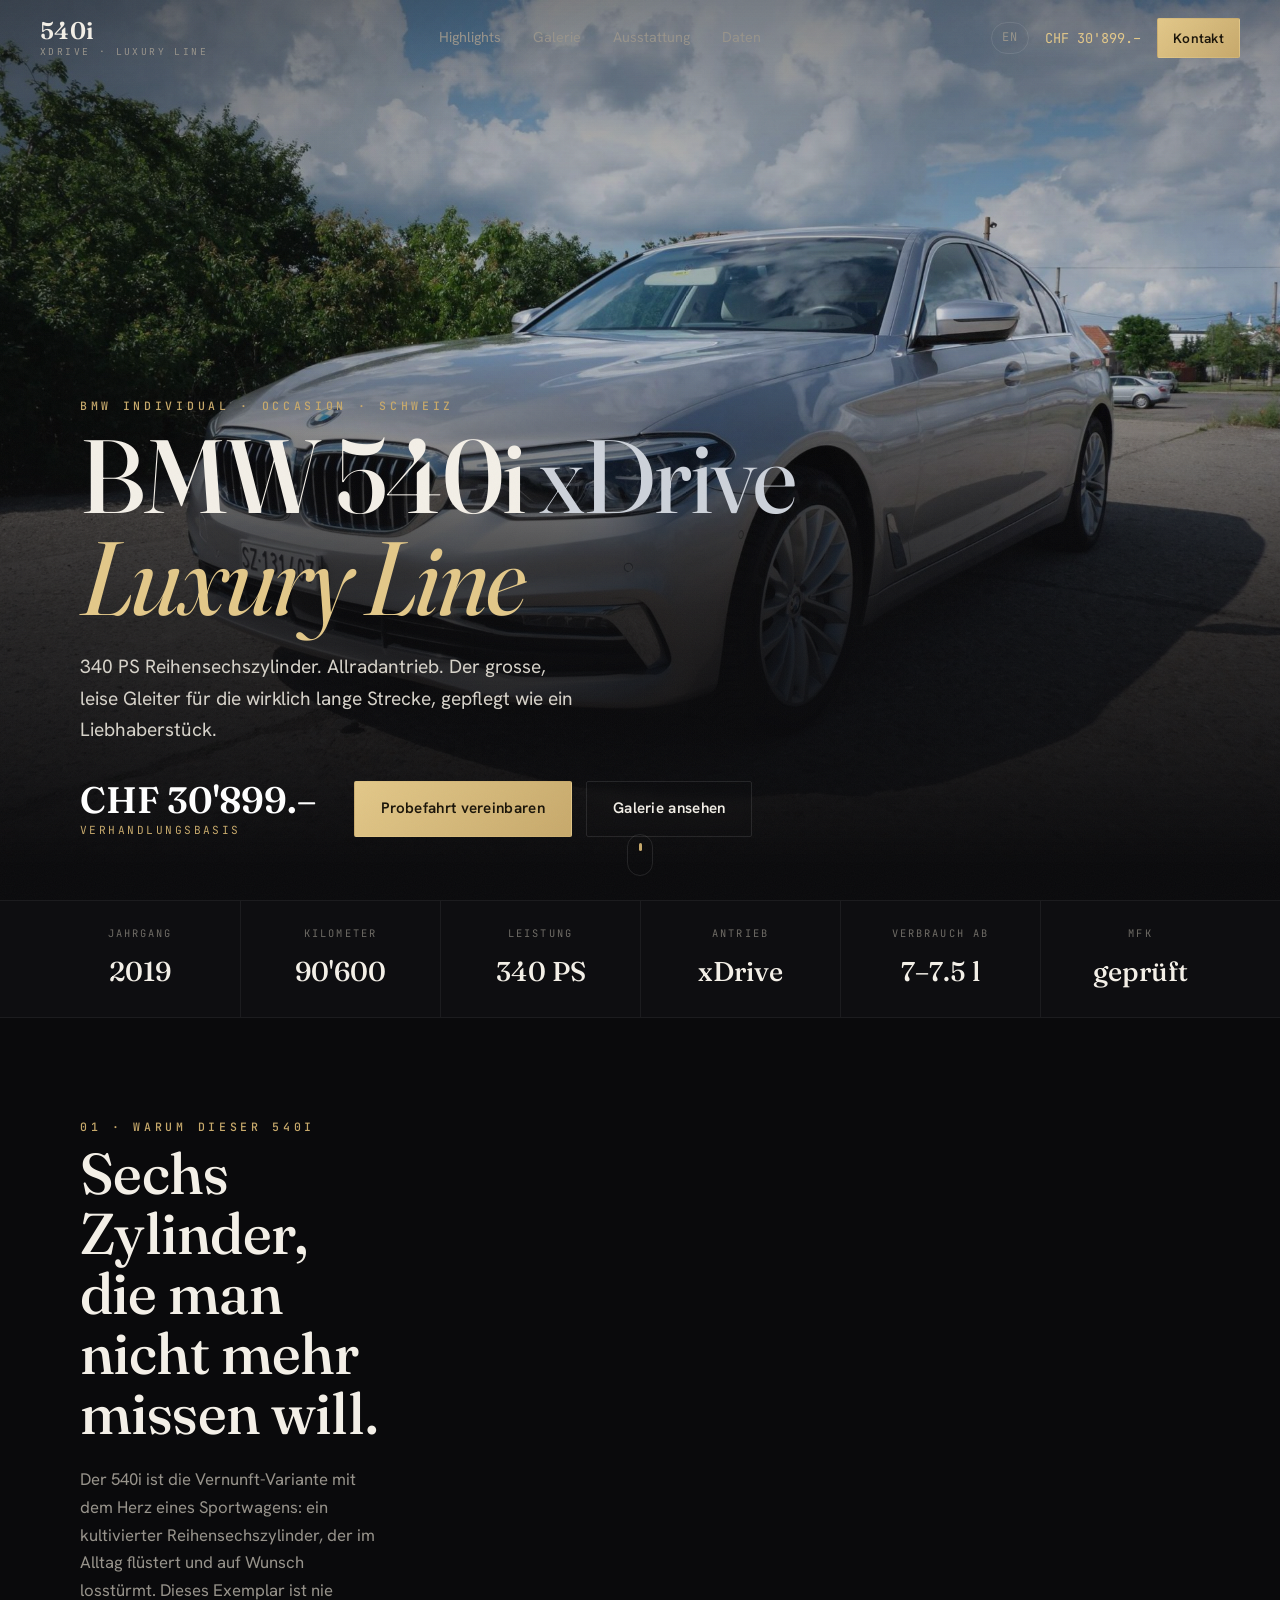
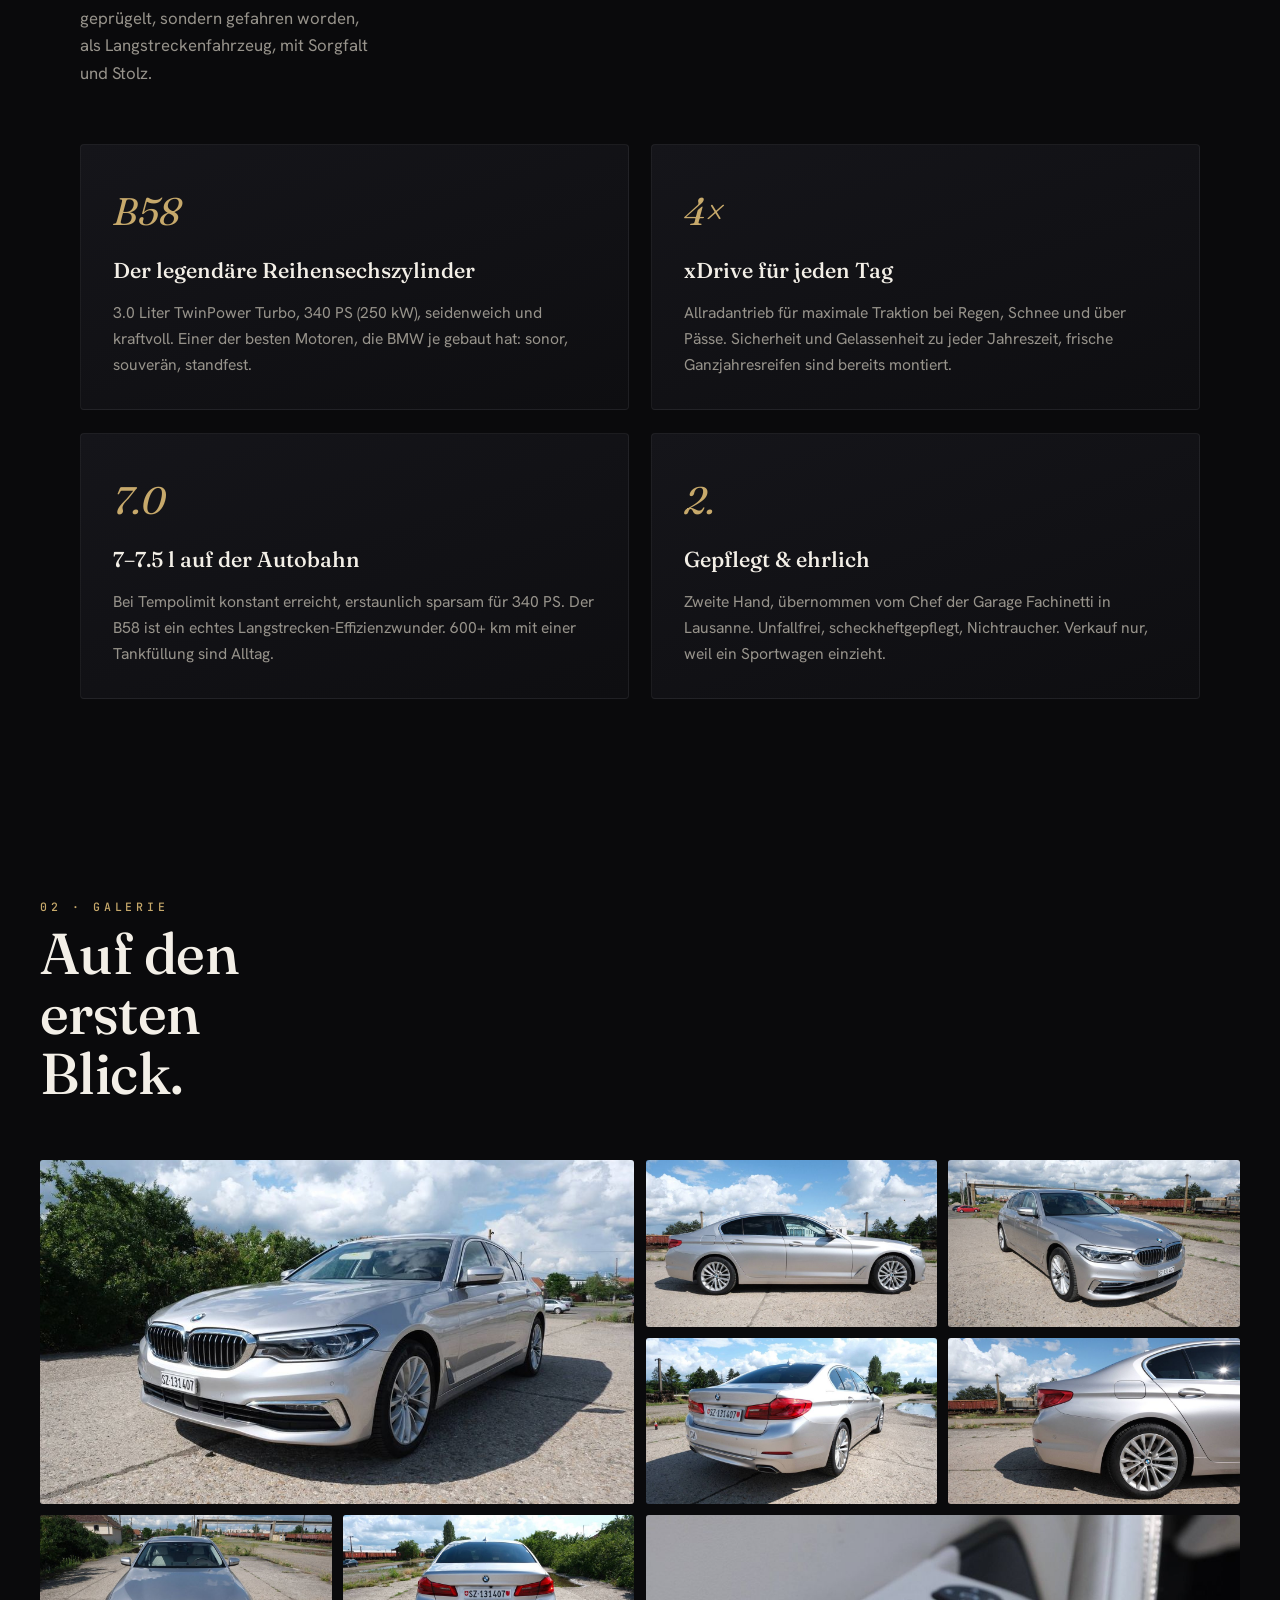
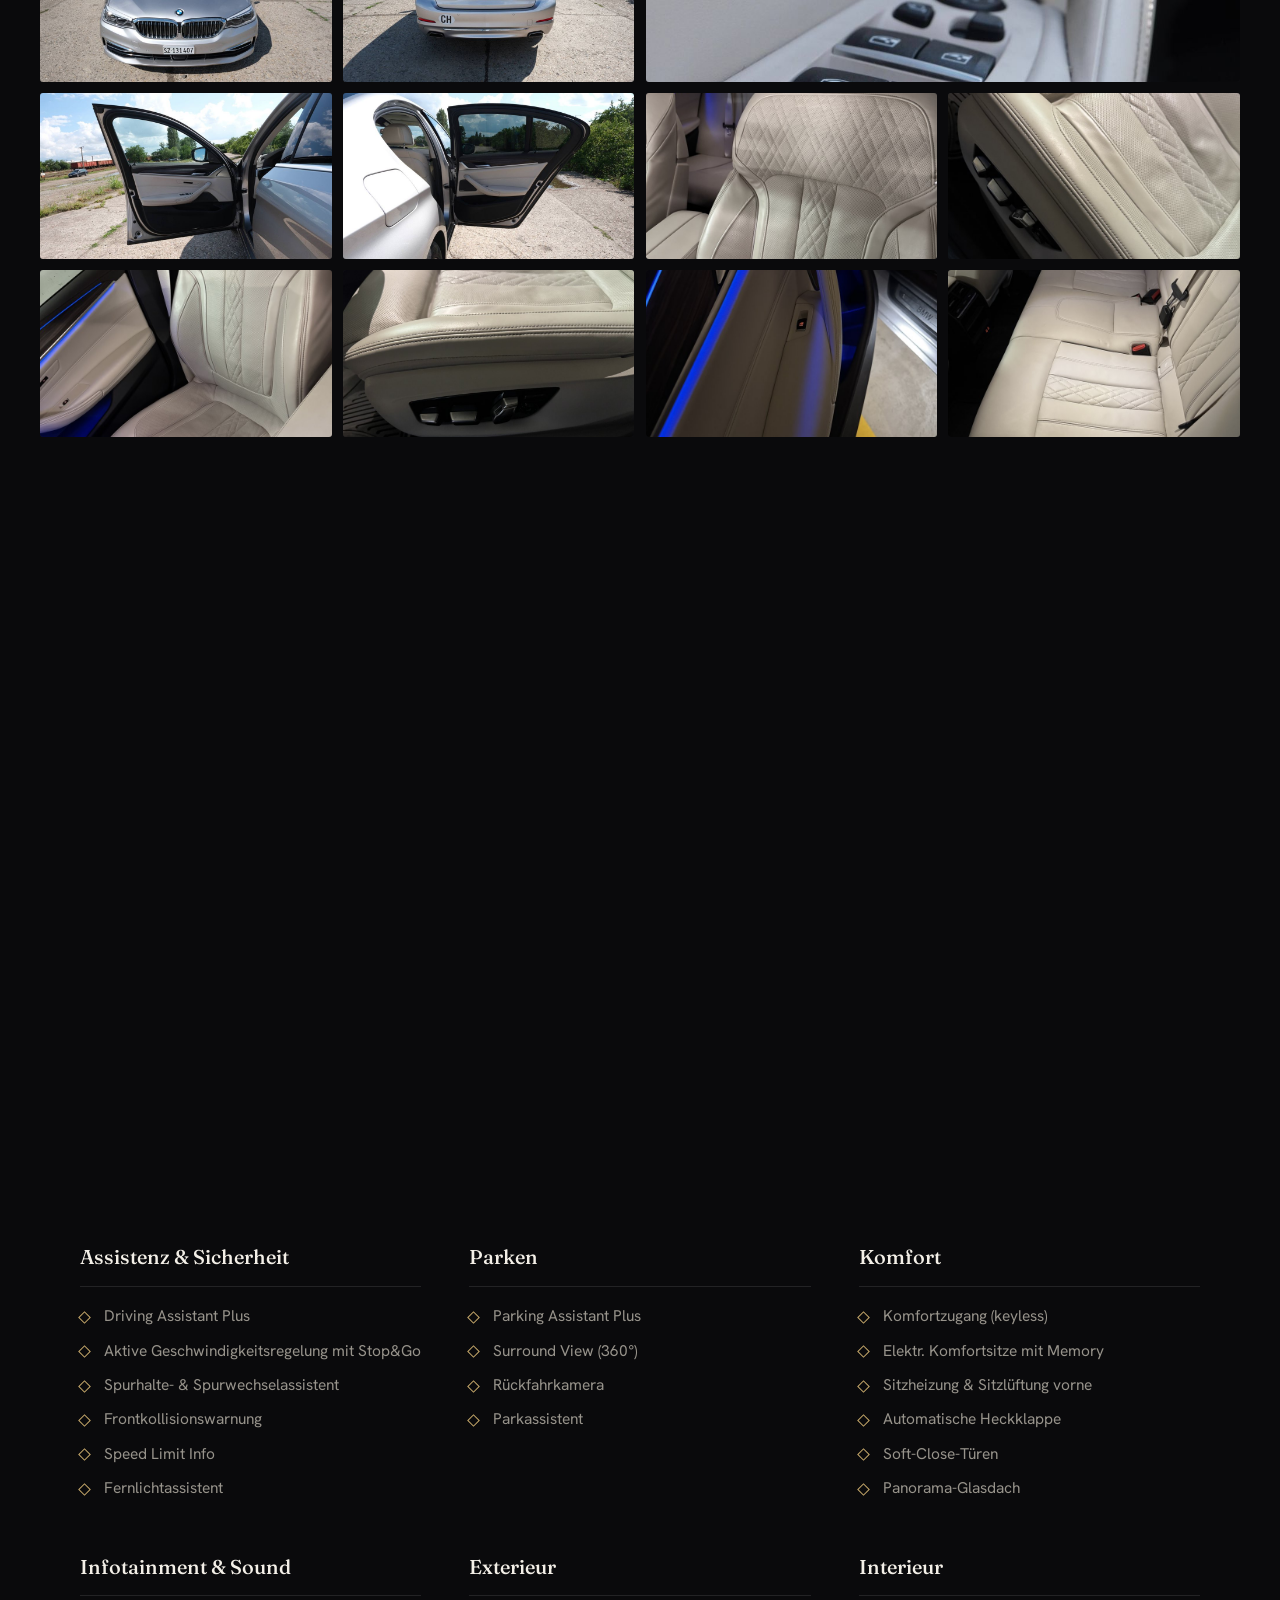
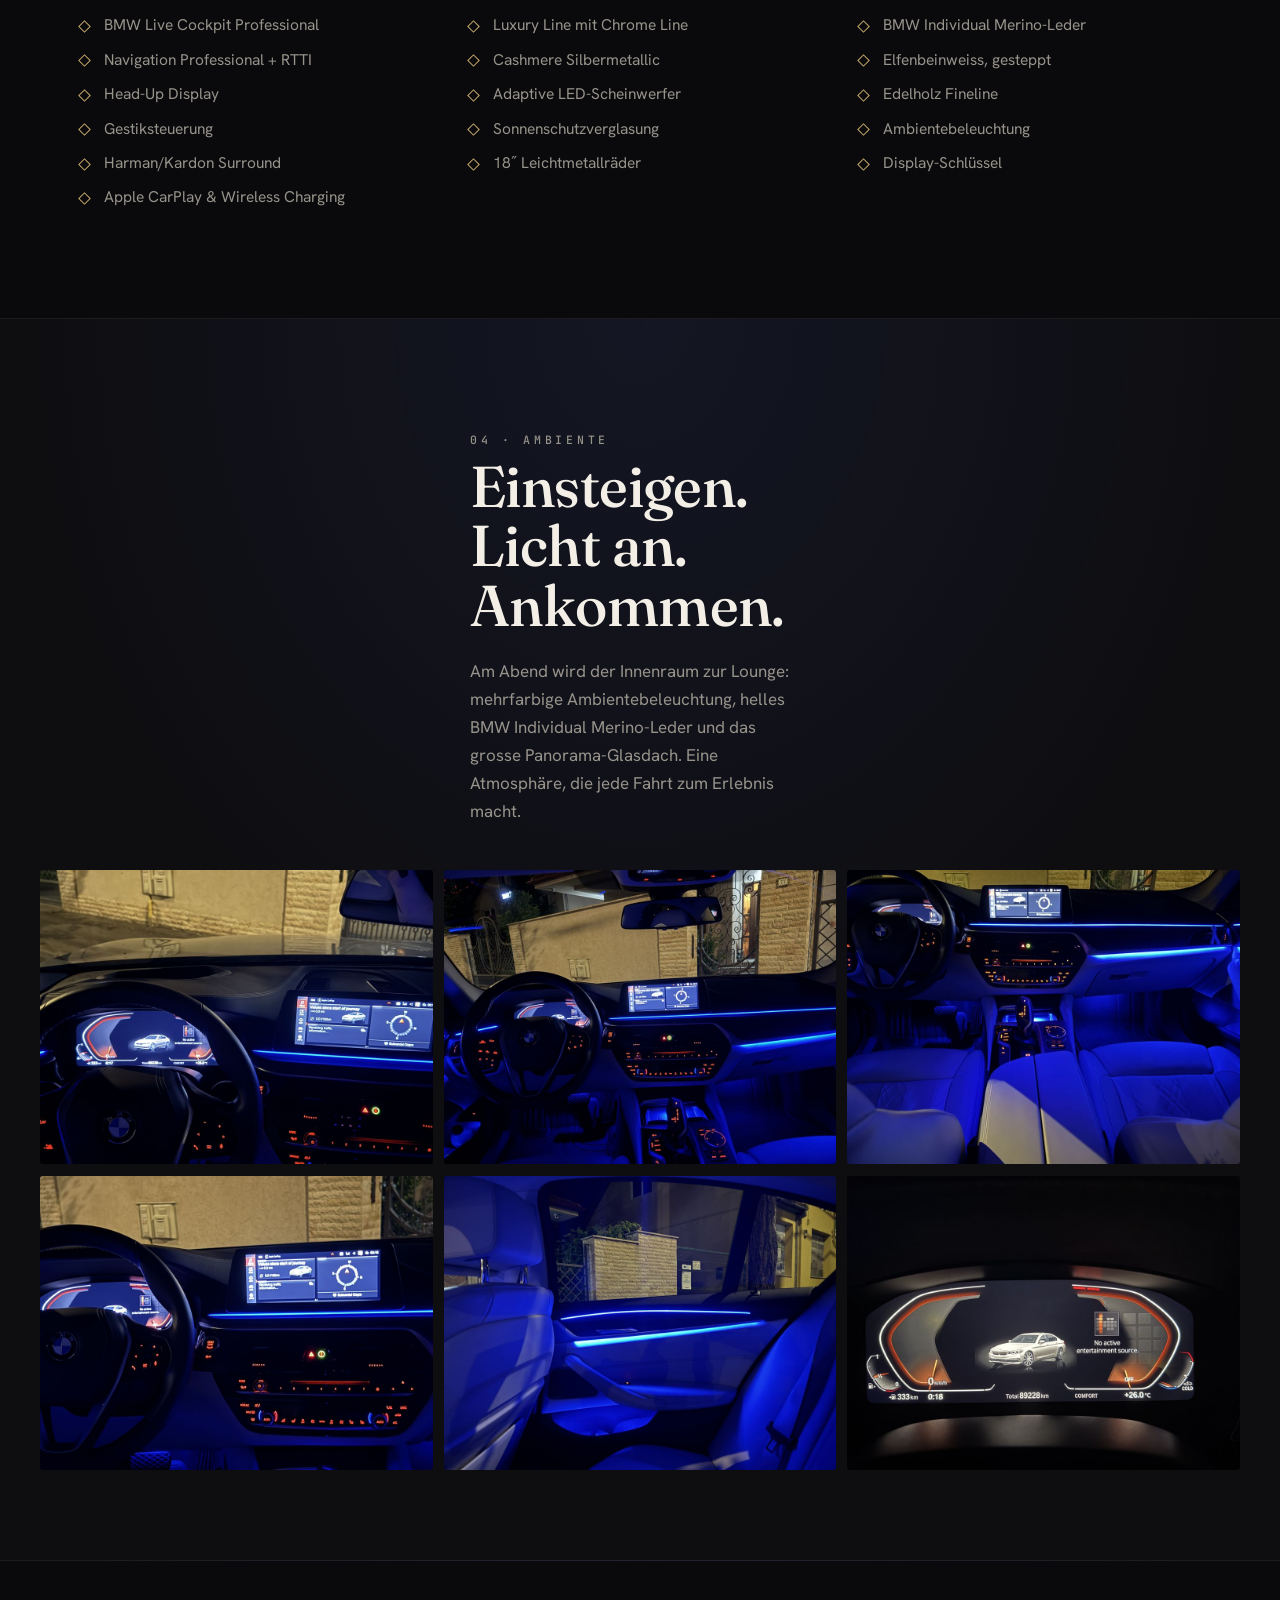
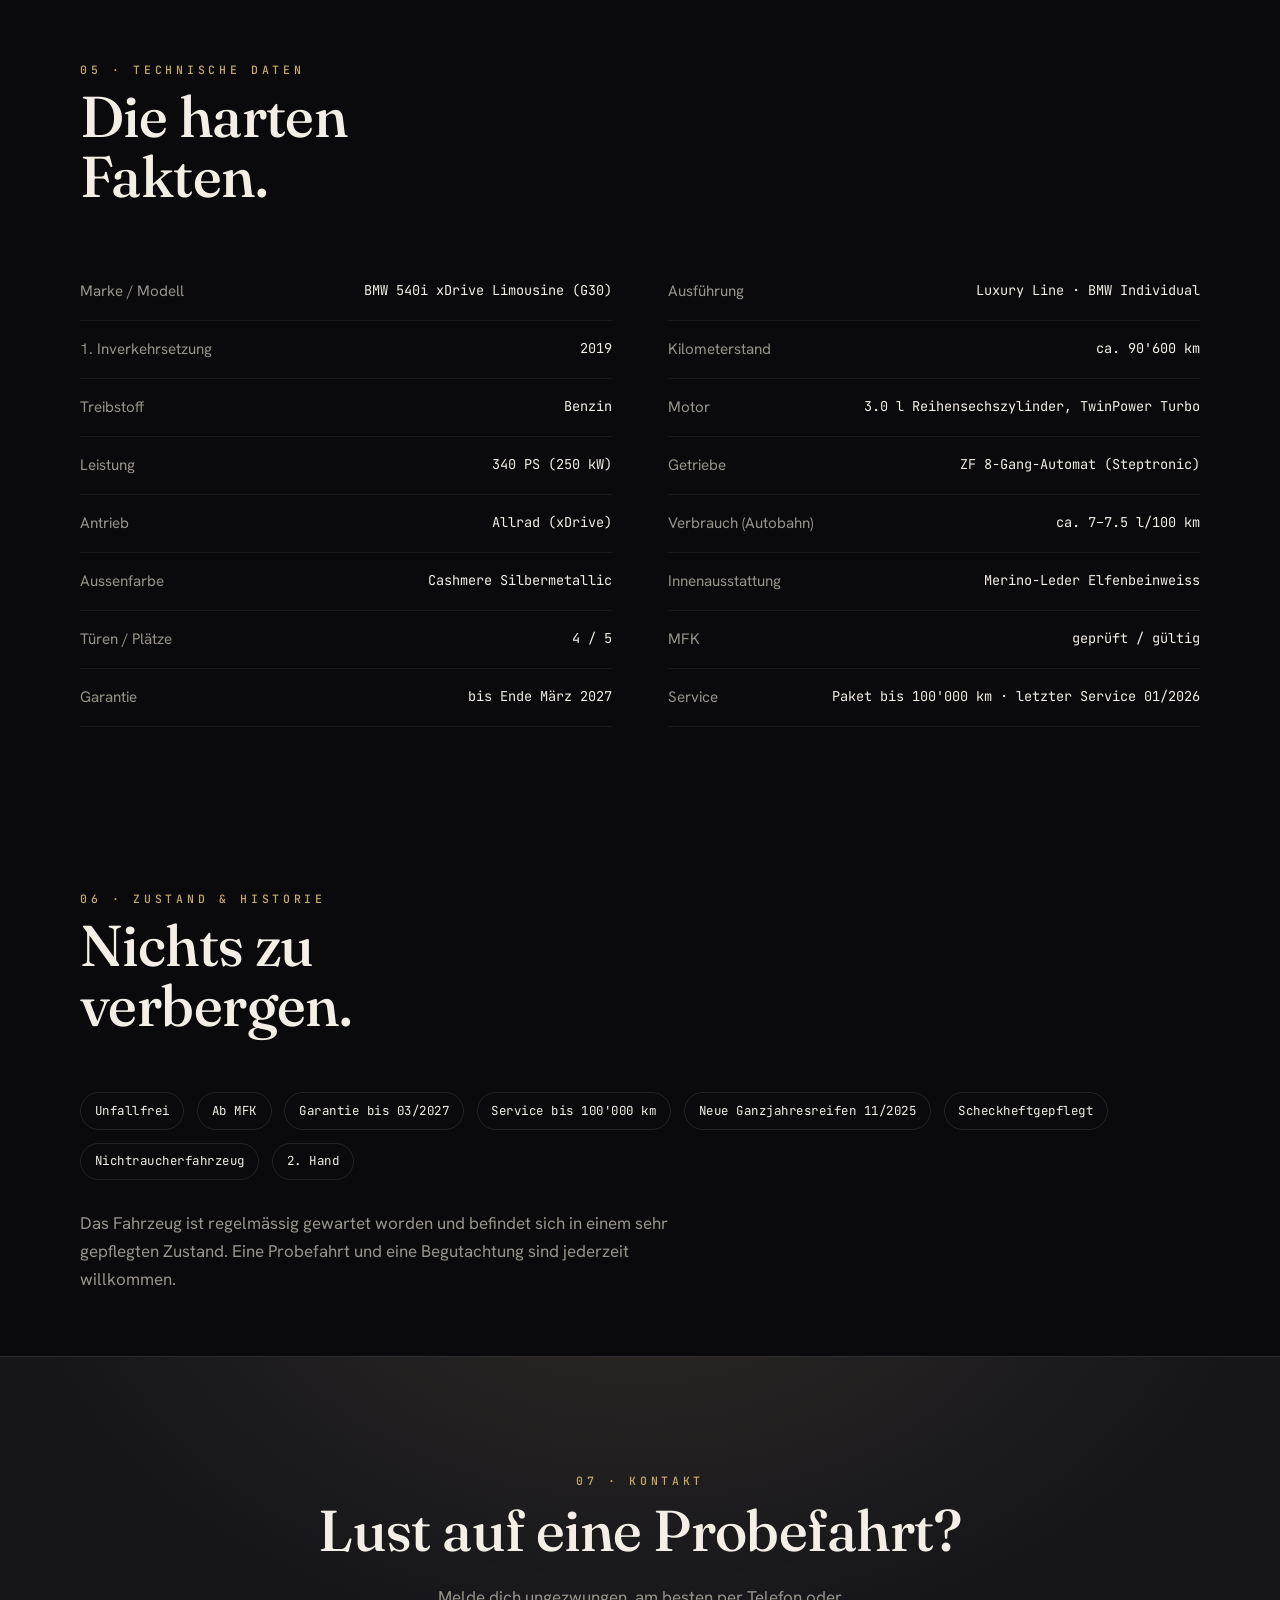
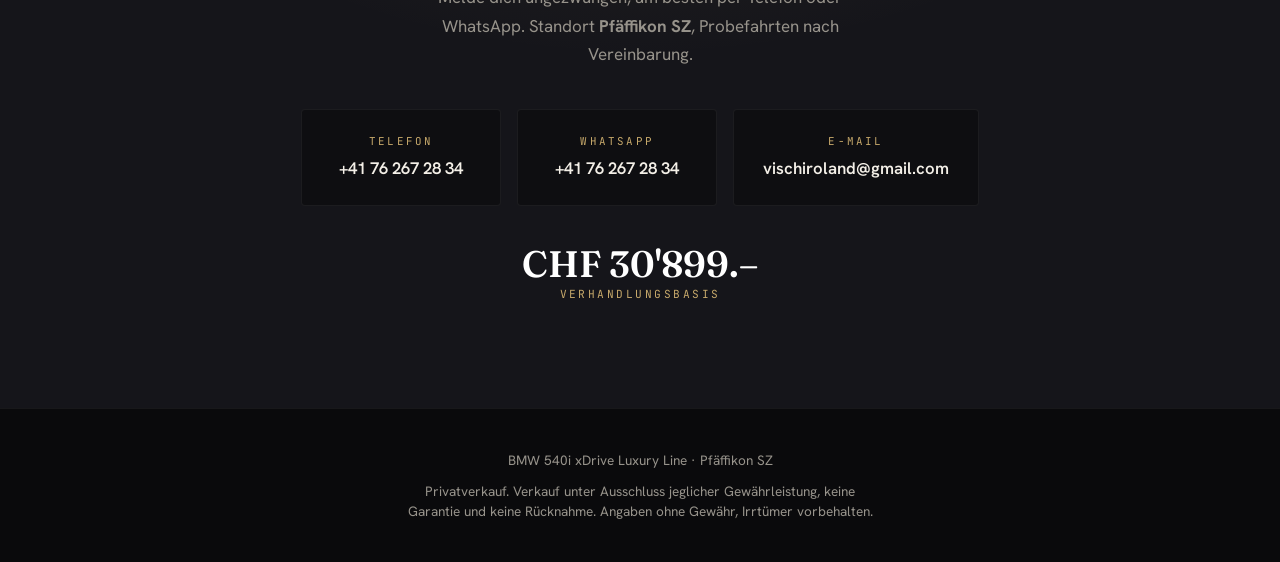
==== commit 5814d078: "Innenraum-Galerie um 8 neue Detailaufnahmen erweitern Neue Merino-Leder-, Ambiente- und Innenraumfot" ====
--- a/site/index.html
+++ b/site/index.html
@@ -141,6 +141,14 @@
     <figure class="g g--wide reveal"><img class="lb" data-full="assets/int-leather-detail.jpg" src="assets/int-leather-detail-thumb.jpg" alt="BMW Individual Merino Leder Elfenbeinweiss" loading="lazy"></figure>
     <figure class="g reveal"><img class="lb" data-full="assets/int-front-door.jpg" src="assets/int-front-door-thumb.jpg" alt="Innenraum vorne" loading="lazy"></figure>
     <figure class="g reveal"><img class="lb" data-full="assets/int-rear-door.jpg" src="assets/int-rear-door-thumb.jpg" alt="Fond / Rücksitze" loading="lazy"></figure>
+    <figure class="g reveal"><img class="lb" data-full="assets/int-seat-front.jpg" src="assets/int-seat-front-thumb.jpg" alt="Vordersitz in Merino Leder mit Rautensteppung" loading="lazy"></figure>
+    <figure class="g reveal"><img class="lb" data-full="assets/int-seat-side.jpg" src="assets/int-seat-side-thumb.jpg" alt="Sitzdetail mit Sitzverstellung und Perforation" loading="lazy"></figure>
+    <figure class="g reveal"><img class="lb" data-full="assets/int-seat-ambient.jpg" src="assets/int-seat-ambient-thumb.jpg" alt="Vordersitz mit Ambientebeleuchtung" loading="lazy"></figure>
+    <figure class="g reveal"><img class="lb" data-full="assets/int-seat-cushion.jpg" src="assets/int-seat-cushion-thumb.jpg" alt="Sitzfläche mit Memory-Sitzverstellung" loading="lazy"></figure>
+    <figure class="g reveal"><img class="lb" data-full="assets/int-door-ambient.jpg" src="assets/int-door-ambient-thumb.jpg" alt="Türverkleidung mit Ambientebeleuchtung" loading="lazy"></figure>
+    <figure class="g reveal"><img class="lb" data-full="assets/int-rear-bench.jpg" src="assets/int-rear-bench-thumb.jpg" alt="Rückbank in Merino Leder" loading="lazy"></figure>
+    <figure class="g reveal"><img class="lb" data-full="assets/int-rear-cushion.jpg" src="assets/int-rear-cushion-thumb.jpg" alt="Rücksitzbank, Sitzfläche" loading="lazy"></figure>
+    <figure class="g g--wide reveal"><img class="lb" data-full="assets/int-cabin.jpg" src="assets/int-cabin-thumb.jpg" alt="Innenraum mit Panorama-Glasdach" loading="lazy"></figure>
   </div>
 </section>
 
